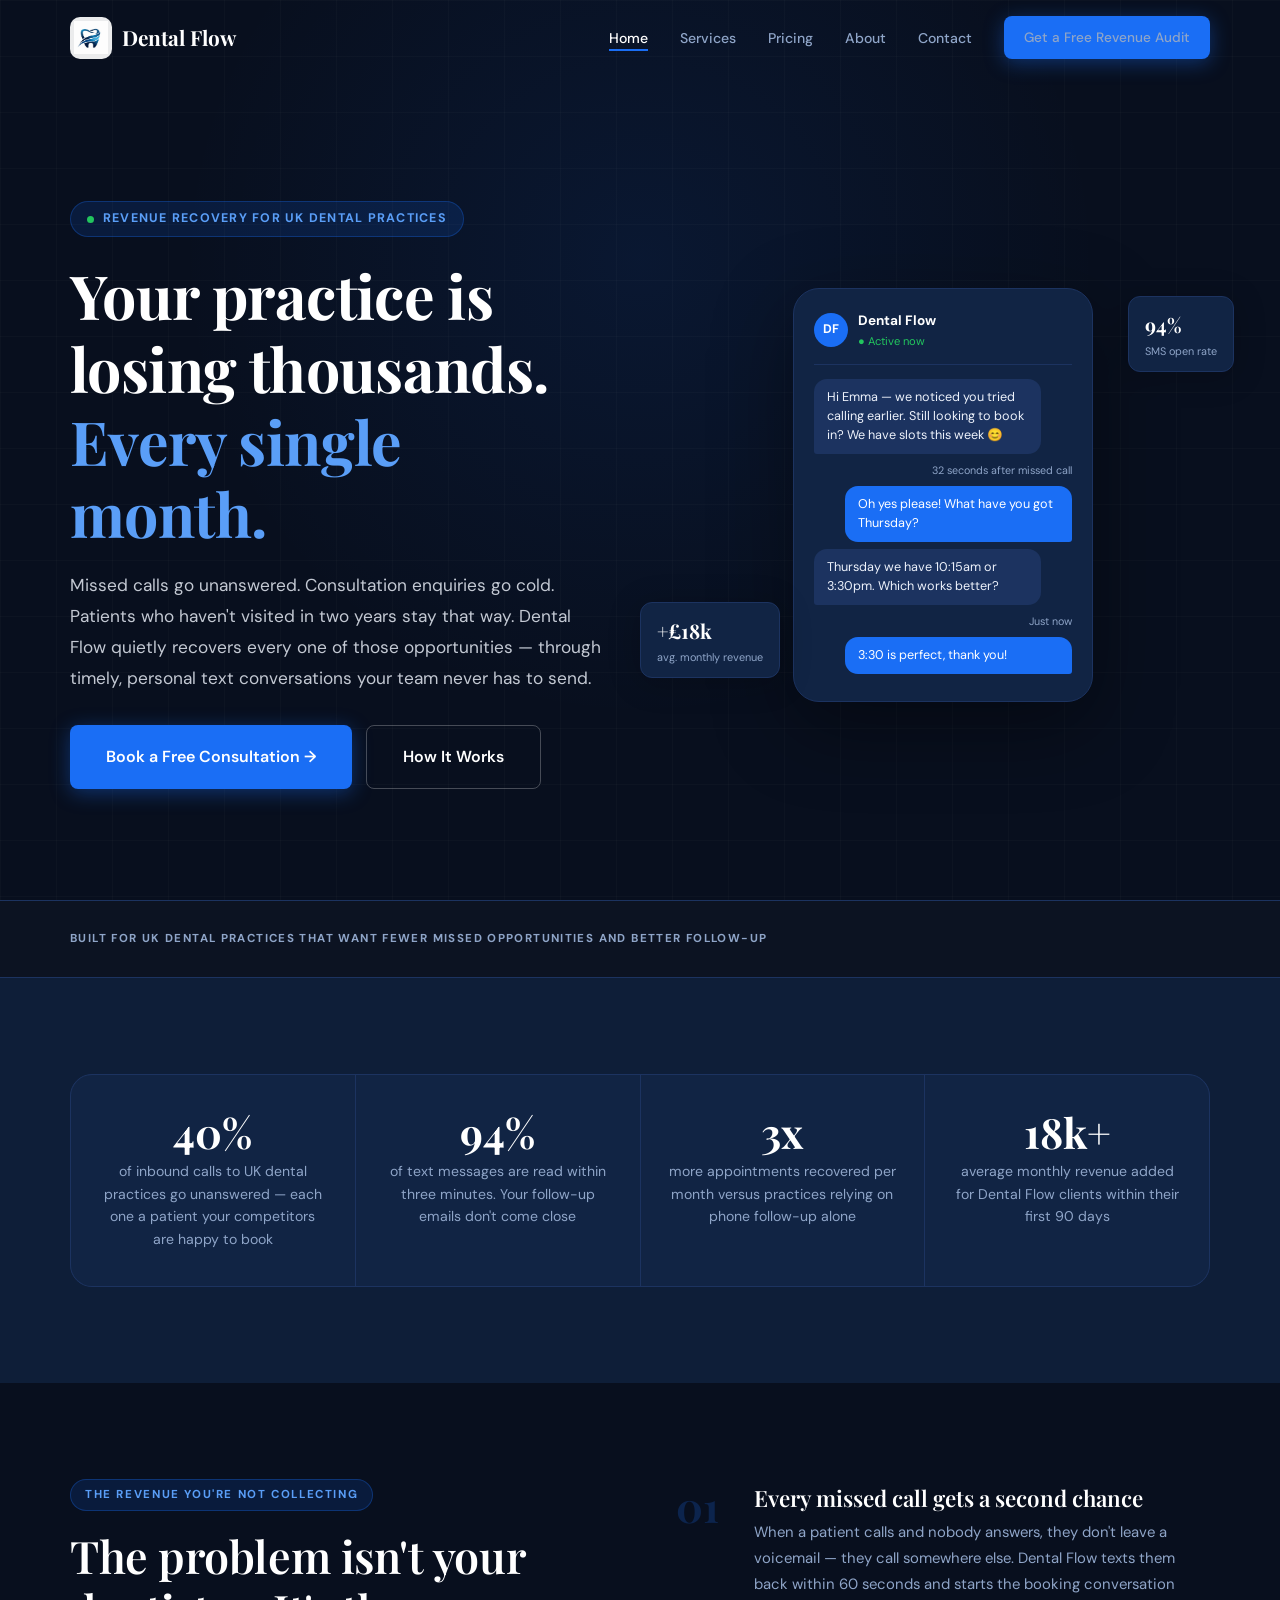
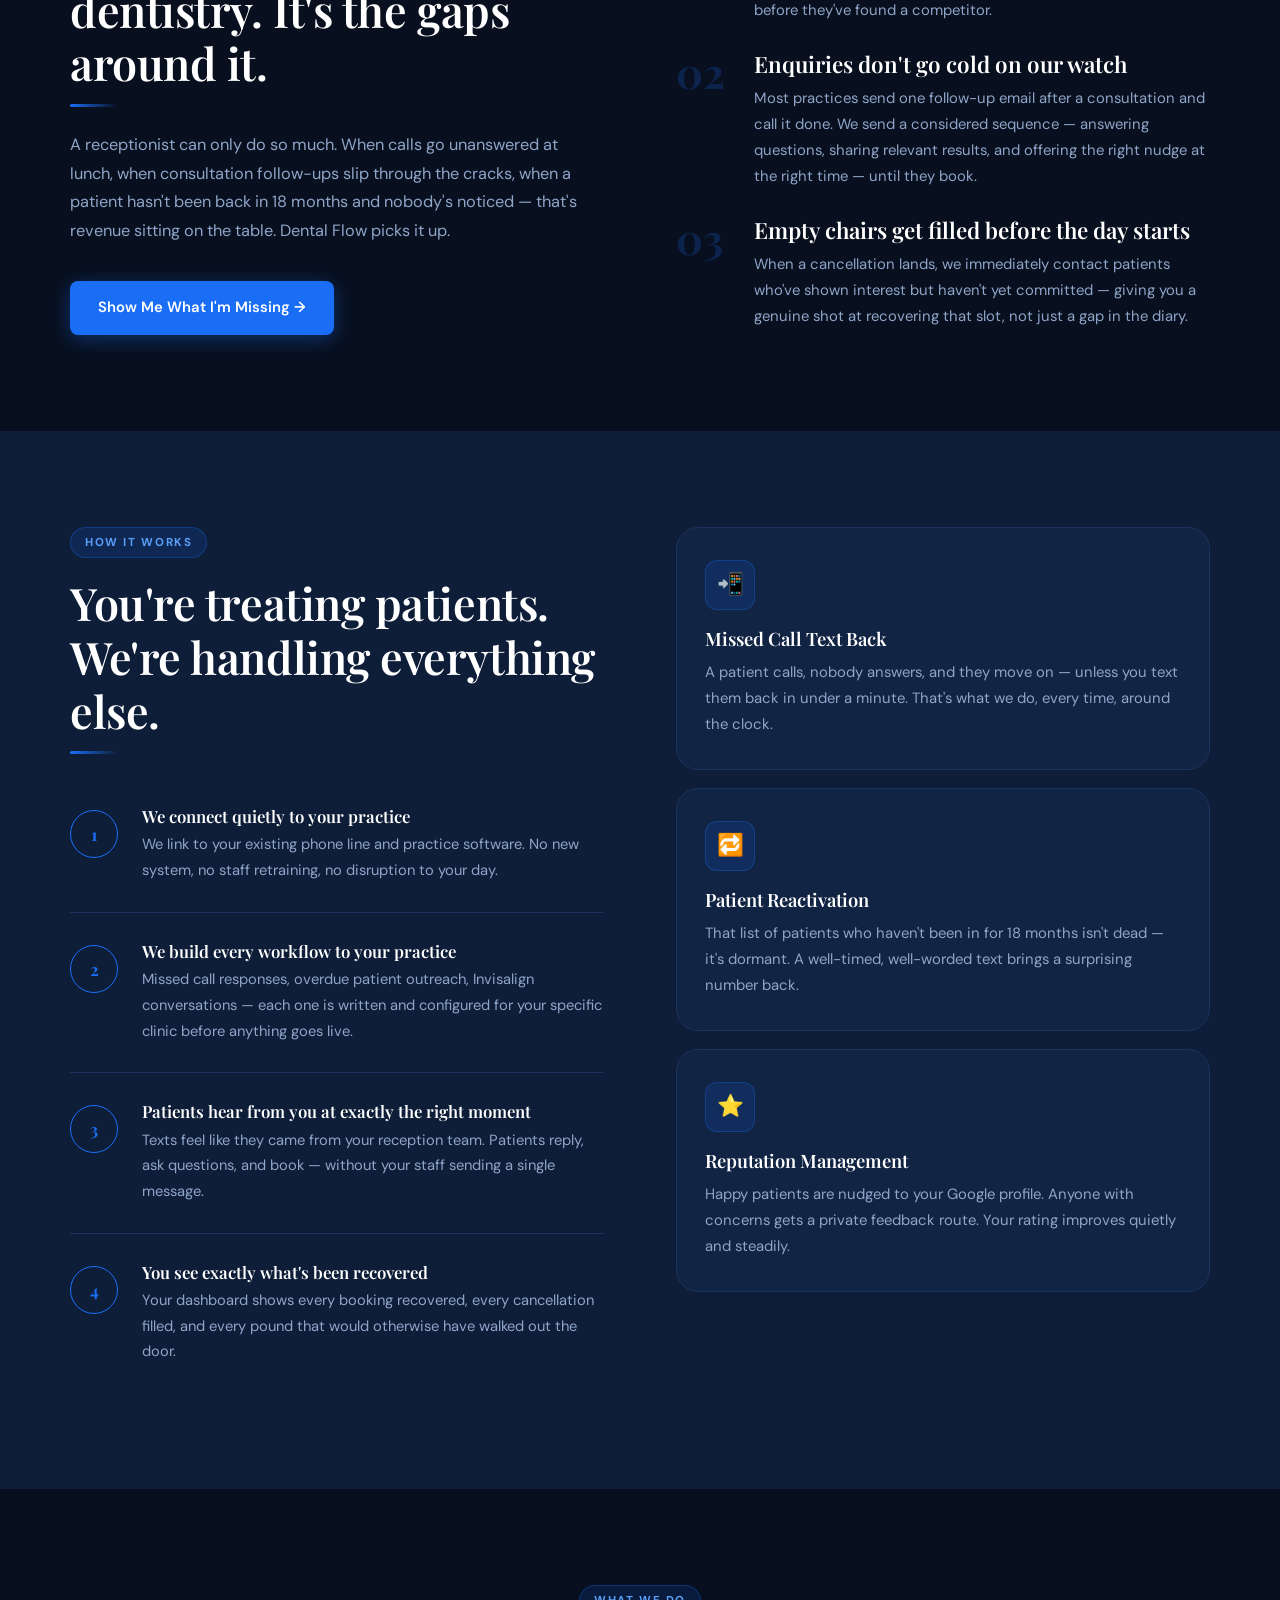
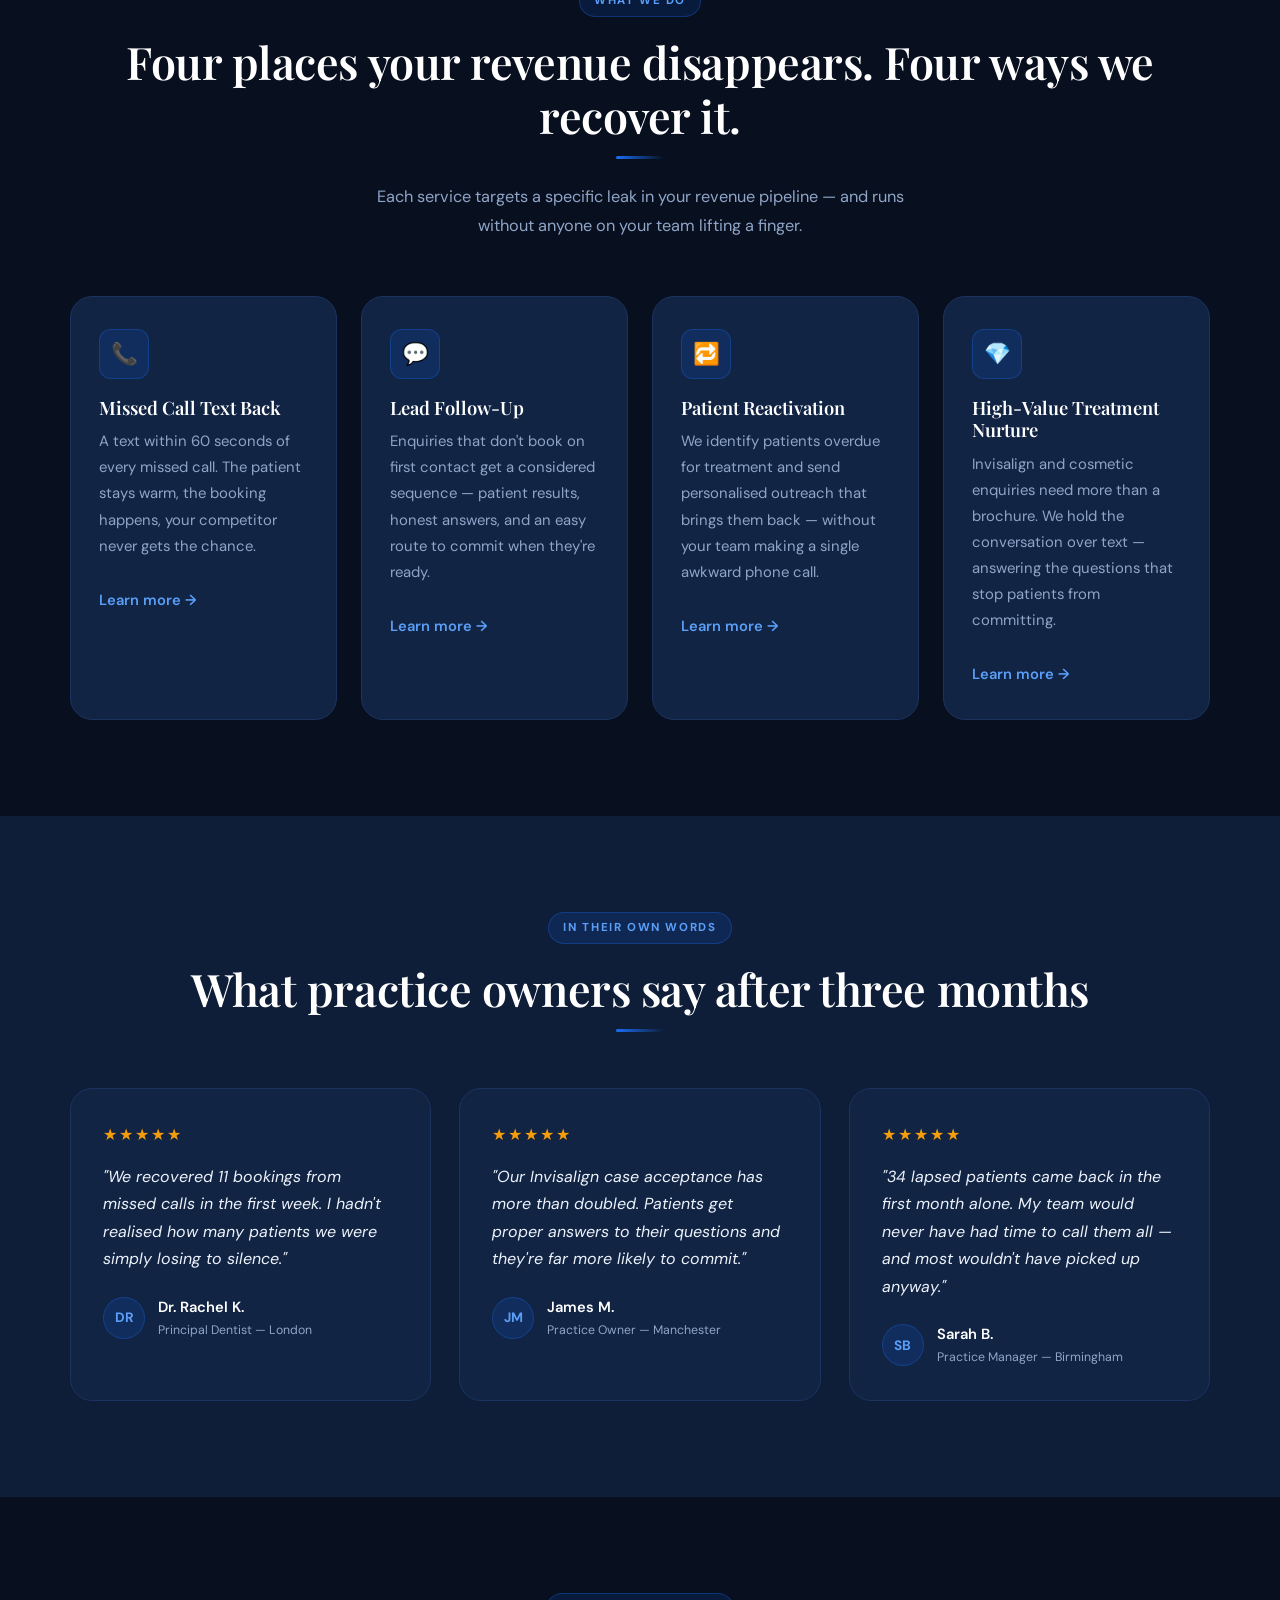
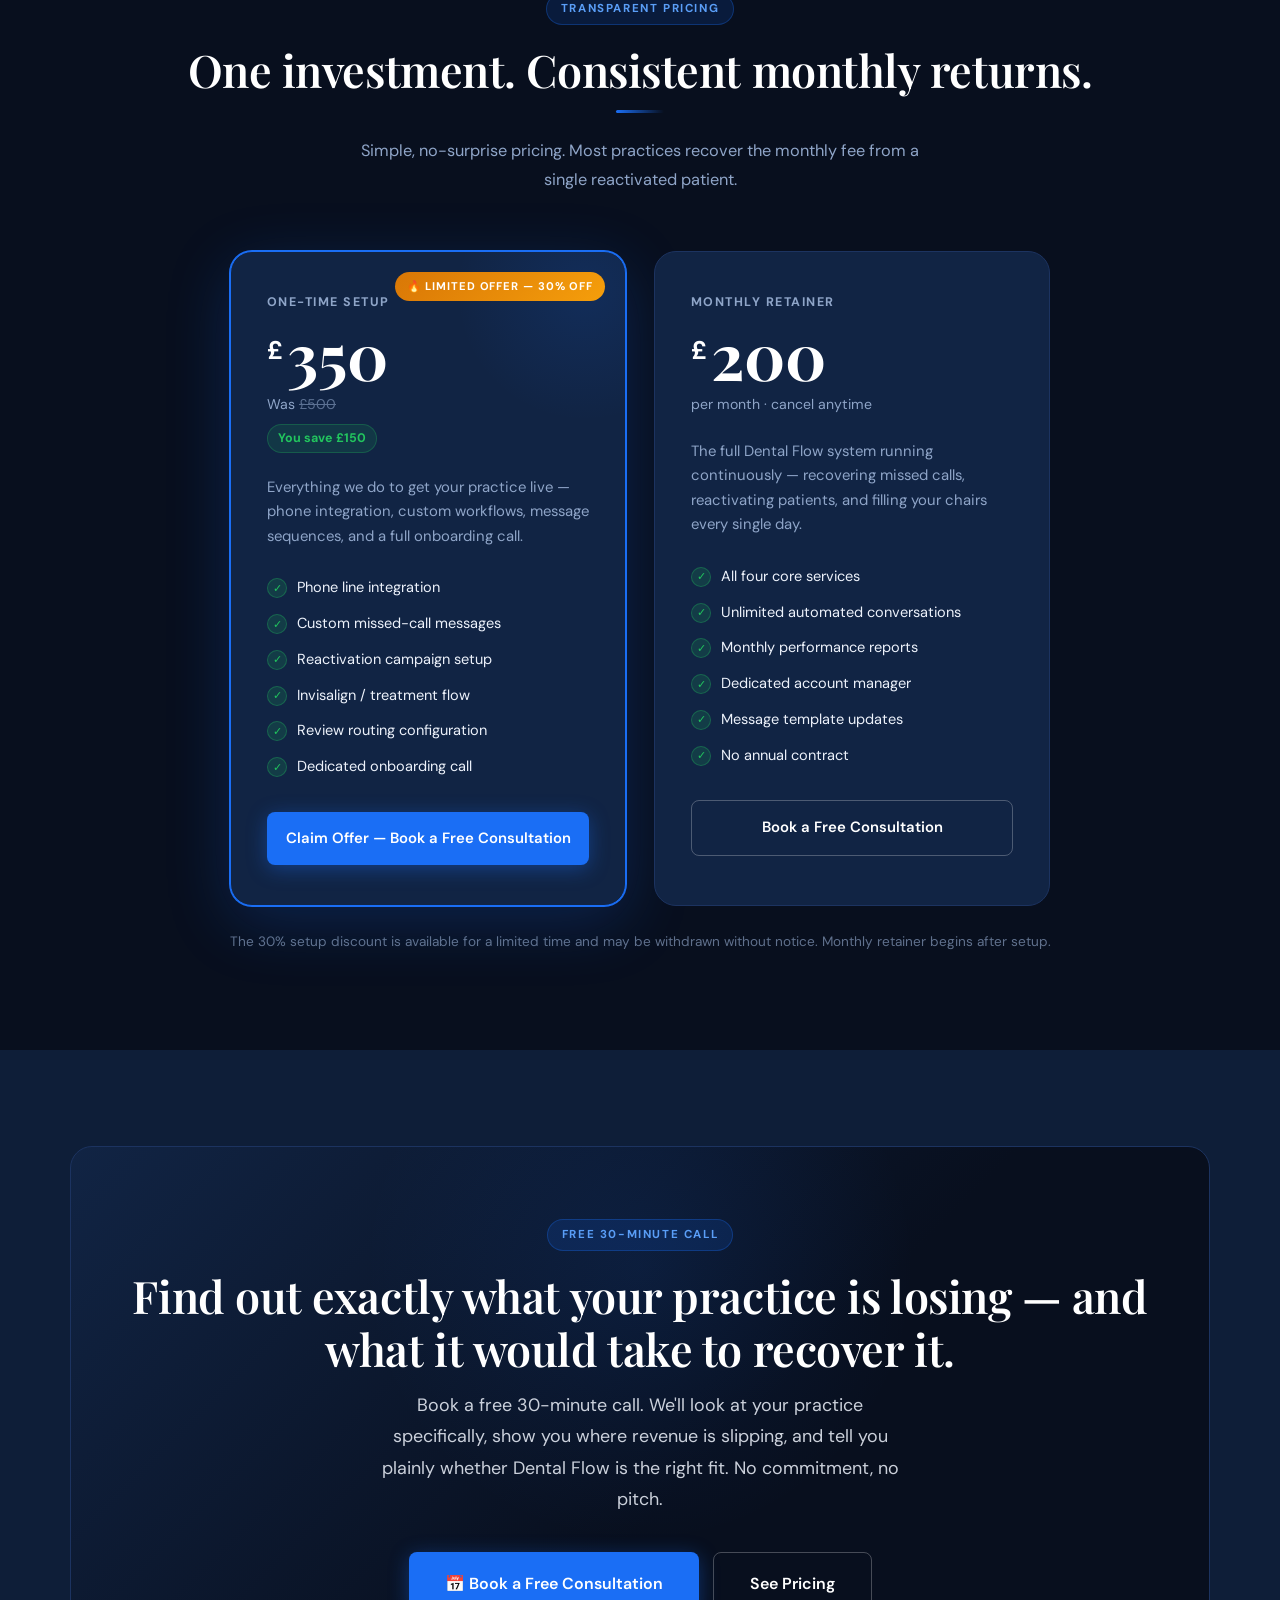
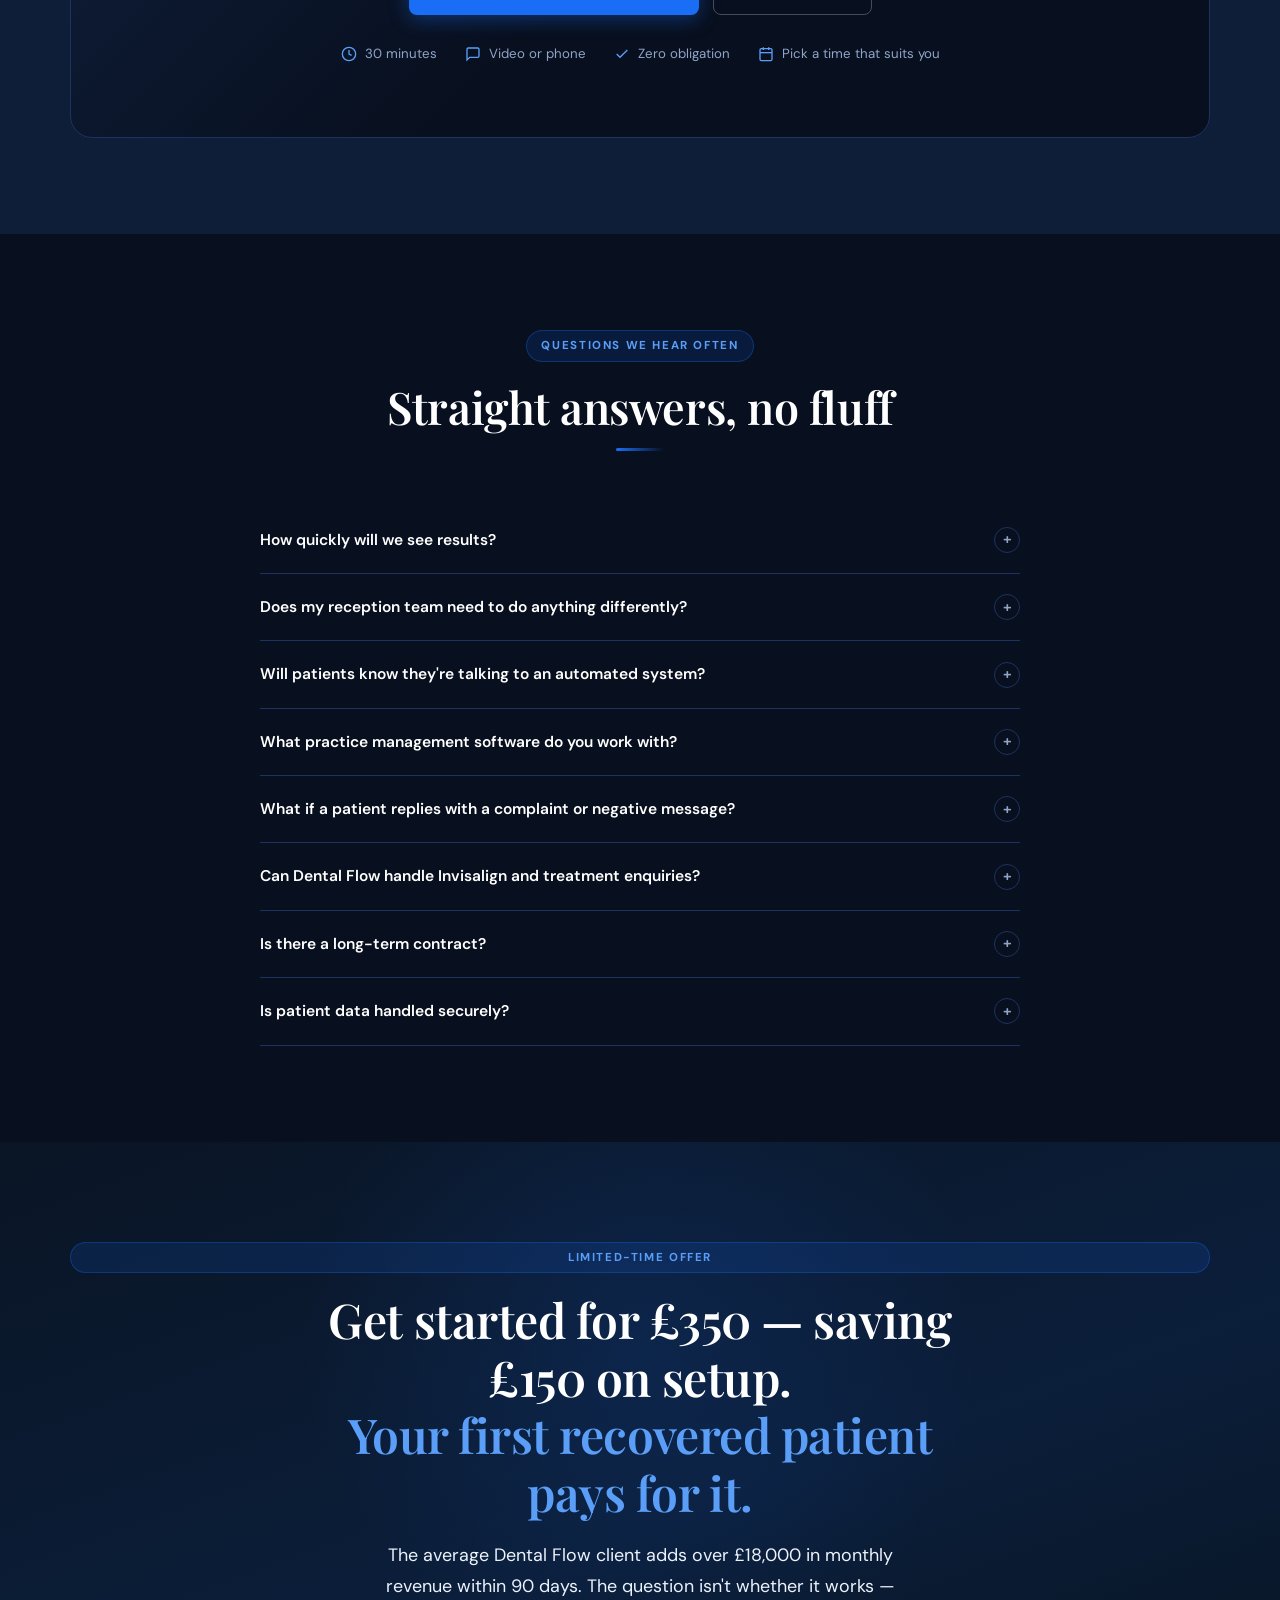
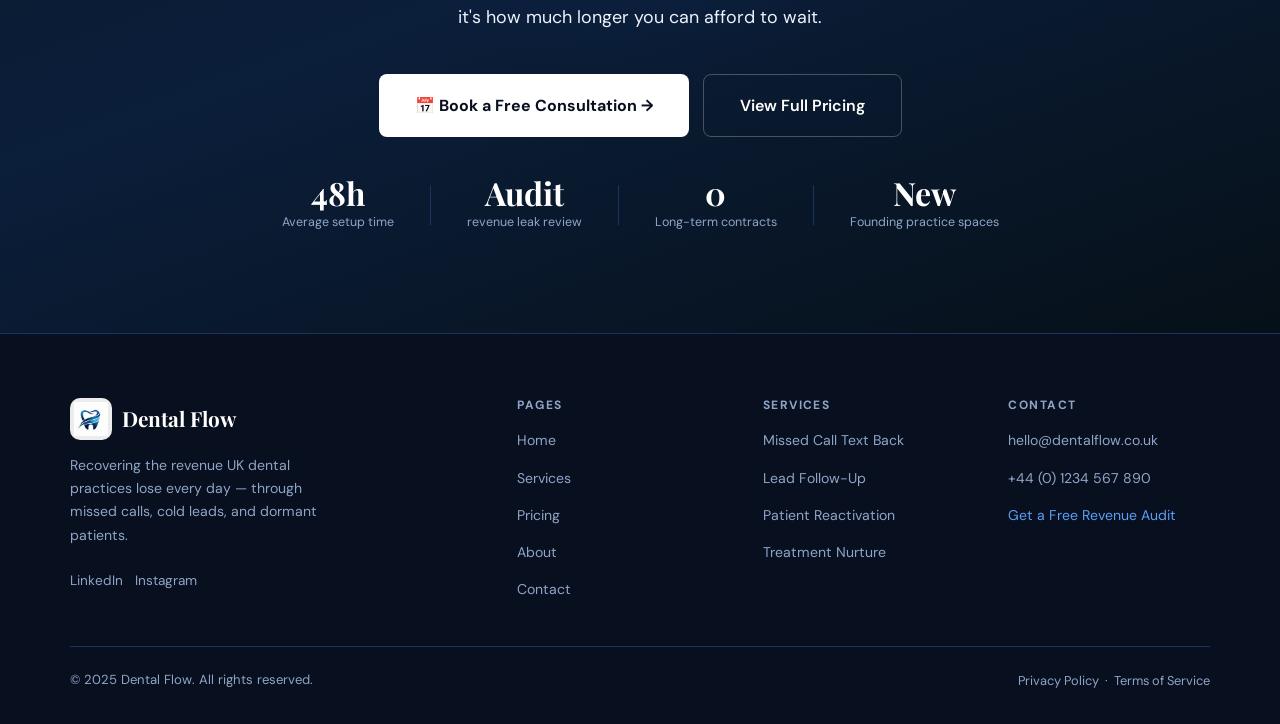
==== index.html @ 935c0817 "Update index.html" ====
<!DOCTYPE html>
<html lang="en">
<head>
  <meta charset="UTF-8" />
  <meta name="viewport" content="width=device-width, initial-scale=1.0, maximum-scale=1.0" />
  <title>Dental Flow — Revenue Recovery for UK Dental Practices</title>
  <meta name="description" content="Dental Flow recovers the revenue your practice silently loses every day — missed calls, cold enquiries, and patients who haven't been back in two years." />
  <link rel="preconnect" href="https://fonts.googleapis.com" />
  <link rel="preconnect" href="https://fonts.gstatic.com" crossorigin />
  <link href="https://fonts.googleapis.com/css2?family=Playfair+Display:wght@500;600;700&family=DM+Sans:ital,opsz,wght@0,9..40,300;0,9..40,400;0,9..40,500;0,9..40,600;1,9..40,400&display=swap" rel="stylesheet" />
  <style>

/* ================================================================
   DENTAL FLOW — Complete Stylesheet
   Colour tokens live in :root — edit once to rebrand everywhere.
================================================================ */

/* ── Tokens ──────────────────────────────────────────────────── */
:root {
  --navy:        #080F1E;
  --navy-mid:    #0E1E38;
  --navy-card:   #112444;
  --navy-border: #1C3360;
  --white:       #FFFFFF;
  --off-white:   #F0F4FB;
  --blue:        #1A6EF5;
  --blue-hover:  #0F5CD8;
  --blue-soft:   #5A9EF7;
  --blue-glow:   rgba(26,110,245,0.14);
  --blue-ring:   rgba(26,110,245,0.30);
  --text-hero:   #EDF2FB;
  --text-body:   #8FA5C8;
  --text-dark:   #1C2B45;
  --gold:        #D4A843;
  --green:       #22C55E;
  --red:         #EF4444;
  --radius-sm:   8px;
  --radius-md:   14px;
  --radius-lg:   22px;
  --shadow-card: 0 4px 32px rgba(0,0,0,0.22);
  --shadow-btn:  0 4px 20px rgba(26,110,245,0.38);
  --t:           0.25s ease;
  --max-w:       1140px;
  /* Logo contrast: white background pill behind blue logo */
  --logo-bg:     rgba(255,255,255,0.92);
}

/* ── Reset ───────────────────────────────────────────────────── */
*,*::before,*::after{box-sizing:border-box;margin:0;padding:0}
html{scroll-behavior:smooth;-webkit-text-size-adjust:100%}
body{font-family:"DM Sans",sans-serif;font-size:16px;line-height:1.7;background:var(--navy);color:var(--text-body);-webkit-font-smoothing:antialiased;overflow-x:hidden}
img{max-width:100%;display:block}
a{color:inherit;text-decoration:none}
ul{list-style:none}
button{font-family:inherit;cursor:pointer}

/* ── Typography ──────────────────────────────────────────────── */
h1,h2,h3,h4{font-family:"Playfair Display",serif;line-height:1.2;color:var(--white)}
h1{font-size:clamp(2.2rem,5.5vw,3.8rem);font-weight:700;letter-spacing:-0.01em}
h2{font-size:clamp(1.7rem,3.8vw,2.8rem);font-weight:600;letter-spacing:-0.01em}
h3{font-size:clamp(1.1rem,2.2vw,1.4rem);font-weight:600}
h4{font-size:1rem;font-weight:600}
p{color:var(--text-body);font-size:1.02rem;line-height:1.75}
.lead{font-size:1.12rem;line-height:1.75;color:var(--text-hero);opacity:0.85}

/* ── Layout helpers ──────────────────────────────────────────── */
.container{width:92%;max-width:var(--max-w);margin:0 auto}
.section{padding:96px 0}
.section--mid{background:var(--navy-mid)}
.grid-2{display:grid;grid-template-columns:1fr 1fr;gap:32px}
.grid-3{display:grid;grid-template-columns:repeat(3,1fr);gap:28px}
.grid-4{display:grid;grid-template-columns:repeat(4,1fr);gap:24px}
.center{text-align:center}
.flex-center{display:flex;align-items:center;justify-content:center}
.gap-sm{gap:12px}
.gap-md{gap:20px}

/* ── Section header block ────────────────────────────────────── */
.sh{margin-bottom:56px}
.sh h2{margin-bottom:14px}
.sh p{max-width:560px}
.sh.center p{margin:0 auto}

/* ── Pill / tag ──────────────────────────────────────────────── */
.tag{
  display:inline-flex;align-items:center;gap:6px;
  font-family:"DM Sans",sans-serif;font-size:0.72rem;font-weight:700;
  letter-spacing:0.14em;text-transform:uppercase;
  color:var(--blue-soft);
  background:var(--blue-glow);
  border:1px solid var(--blue-ring);
  padding:5px 14px;border-radius:50px;margin-bottom:18px
}

/* ── Accent divider ──────────────────────────────────────────── */
.divider{width:48px;height:3px;background:linear-gradient(90deg,var(--blue),transparent);border-radius:3px;margin:14px 0 24px}
.center .divider{margin:14px auto 24px}

/* ── Buttons ─────────────────────────────────────────────────── */
.btn{
  display:inline-flex;align-items:center;justify-content:center;gap:8px;
  padding:14px 28px;border-radius:var(--radius-sm);
  font-family:"DM Sans",sans-serif;font-size:0.93rem;font-weight:600;
  border:none;transition:var(--t);white-space:nowrap;
  -webkit-tap-highlight-color:transparent
}
.btn-primary{background:var(--blue);color:#fff;box-shadow:var(--shadow-btn)}
.btn-primary:hover{background:var(--blue-hover);transform:translateY(-2px);box-shadow:0 6px 28px rgba(26,110,245,0.5)}
.btn-outline{background:transparent;color:var(--white);border:1.5px solid rgba(255,255,255,0.25)}
.btn-outline:hover{border-color:var(--blue-soft);color:var(--blue-soft);transform:translateY(-2px)}
.btn-ghost{background:transparent;color:var(--blue-soft);padding:0;font-size:0.92rem}
.btn-ghost:hover{color:#fff}
.btn-lg{padding:17px 36px;font-size:1rem}
.btn-white{background:#fff;color:var(--navy);font-weight:700}
.btn-white:hover{background:var(--off-white);transform:translateY(-2px)}

/* ── Navigation ──────────────────────────────────────────────── */
nav{
  position:fixed;top:0;left:0;right:0;z-index:1000;
  padding:16px 0;transition:var(--t)
}
nav.scrolled{
  background:rgba(8,15,30,0.96);
  backdrop-filter:blur(16px);-webkit-backdrop-filter:blur(16px);
  padding:10px 0;box-shadow:0 2px 24px rgba(0,0,0,0.35)
}
.nav-inner{display:flex;align-items:center;justify-content:space-between}

/* Logo: white pill housing the blue logo image for contrast */
.logo{
  display:flex;align-items:center;gap:10px;
  font-family:"Playfair Display",serif;font-size:1.3rem;font-weight:700;color:#fff
}
.logo-img-wrap{
  background:var(--logo-bg);
  border-radius:10px;
  width:42px;height:42px;
  display:flex;align-items:center;justify-content:center;
  padding:4px;flex-shrink:0
}
.logo-img-wrap img{width:34px;height:34px;object-fit:contain}

.nav-links{display:flex;align-items:center;gap:32px}
.nav-links a{
  font-size:0.88rem;font-weight:500;color:var(--text-body);
  transition:var(--t);position:relative
}
.nav-links a::after{
  content:"";position:absolute;bottom:-4px;left:0;right:0;
  height:2px;background:var(--blue);
  transform:scaleX(0);transition:var(--t)
}
.nav-links a:hover,.nav-links a.active{color:#fff}
.nav-links a:hover::after,.nav-links a.active::after{transform:scaleX(1)}

.hamburger{
  display:none;flex-direction:column;gap:5px;
  background:none;border:none;padding:4px;cursor:pointer;z-index:1002
}
.hamburger span{
  display:block;width:24px;height:2px;
  background:#fff;border-radius:2px;transition:var(--t)
}
.hamburger.open span:nth-child(1){transform:translateY(7px) rotate(45deg)}
.hamburger.open span:nth-child(2){opacity:0}
.hamburger.open span:nth-child(3){transform:translateY(-7px) rotate(-45deg)}

/* ── Cards ───────────────────────────────────────────────────── */
.card{
  background:var(--navy-card);
  border:1px solid var(--navy-border);
  border-radius:var(--radius-lg);
  padding:32px 28px;
  transition:var(--t)
}
.card:hover{
  border-color:var(--blue-ring);
  box-shadow:0 8px 48px rgba(26,110,245,0.13);
  transform:translateY(-4px)
}
.card-icon{
  width:50px;height:50px;border-radius:12px;
  background:var(--blue-glow);border:1px solid var(--blue-ring);
  display:flex;align-items:center;justify-content:center;
  font-size:1.35rem;margin-bottom:18px
}
.card h3{margin-bottom:9px;font-size:1.15rem}
.card p{font-size:0.93rem}

/* ── Animations ──────────────────────────────────────────────── */
@keyframes fadeUp{from{opacity:0;transform:translateY(28px)}to{opacity:1;transform:translateY(0)}}
@keyframes fadeIn{from{opacity:0}to{opacity:1}}
@keyframes floatY{0%,100%{transform:translateY(0)}50%{transform:translateY(-12px)}}
@keyframes pulse-dot{0%,100%{transform:scale(1);opacity:1}50%{transform:scale(1.35);opacity:.6}}
.animate-up{animation:fadeUp .7s ease forwards}
.animate-in{animation:fadeIn .65s ease forwards}
[data-animate]{opacity:0;transform:translateY(22px);transition:opacity .6s ease,transform .6s ease}
[data-animate].visible{opacity:1;transform:none}

/* ── Forms ───────────────────────────────────────────────────── */
.form-group{display:flex;flex-direction:column;gap:5px}
.form-group label{font-size:0.82rem;font-weight:600;color:var(--text-body);letter-spacing:.05em;text-transform:uppercase}
.form-group input,.form-group textarea,.form-group select{
  background:var(--navy-mid);border:1px solid var(--navy-border);
  border-radius:var(--radius-sm);padding:13px 15px;
  color:#fff;font-family:"DM Sans",sans-serif;font-size:.94rem;
  transition:var(--t);outline:none;width:100%;
  -webkit-appearance:none
}
.form-group input:focus,.form-group textarea:focus,.form-group select:focus{
  border-color:var(--blue);box-shadow:0 0 0 3px var(--blue-glow)
}
.form-group textarea{resize:vertical;min-height:110px}
.form-group select option{background:var(--navy-card)}
.form-row{display:grid;grid-template-columns:1fr 1fr;gap:18px}

/* ── Footer ──────────────────────────────────────────────────── */
footer{background:var(--navy);border-top:1px solid var(--navy-border);padding:64px 0 32px}
.footer-grid{display:grid;grid-template-columns:2fr 1fr 1fr 1fr;gap:44px;margin-bottom:44px}
.footer-brand p{font-size:0.88rem;margin:14px 0 22px;max-width:250px;line-height:1.65}
.footer-col h4{font-family:"DM Sans",sans-serif;font-size:0.75rem;font-weight:700;letter-spacing:.12em;text-transform:uppercase;color:var(--text-body);margin-bottom:14px}
.footer-col ul{display:flex;flex-direction:column;gap:10px}
.footer-col ul li a{font-size:0.88rem;color:var(--text-body);transition:var(--t)}
.footer-col ul li a:hover{color:var(--blue-soft)}
.footer-bottom{padding-top:22px;border-top:1px solid var(--navy-border);display:flex;align-items:center;justify-content:space-between;flex-wrap:wrap;gap:10px}
.footer-bottom p{font-size:0.82rem}

/* ══════════════════════════════════════════════════
   HERO
══════════════════════════════════════════════════ */
.hero{
  min-height:100vh;display:flex;align-items:center;
  position:relative;overflow:hidden;padding-top:90px;
  background:var(--navy)
}
.hero::before{
  content:"";position:absolute;top:-240px;left:50%;transform:translateX(-50%);
  width:1000px;height:1000px;
  background:radial-gradient(circle,rgba(26,110,245,.09) 0%,transparent 65%);
  pointer-events:none
}
.hero::after{
  content:"";position:absolute;inset:0;
  background-image:linear-gradient(rgba(255,255,255,.018) 1px,transparent 1px),
    linear-gradient(90deg,rgba(255,255,255,.018) 1px,transparent 1px);
  background-size:56px 56px;pointer-events:none
}
.hero-inner{
  display:grid;grid-template-columns:1fr 1fr;gap:72px;
  align-items:center;width:92%;max-width:var(--max-w);
  margin:0 auto;position:relative;z-index:1
}
.hero-badge{
  display:inline-flex;align-items:center;gap:9px;
  font-size:0.78rem;font-weight:700;letter-spacing:.1em;text-transform:uppercase;
  color:var(--blue-soft);background:var(--blue-glow);
  border:1px solid var(--blue-ring);padding:6px 16px;
  border-radius:50px;margin-bottom:22px
}
.hero-badge::before{
  content:"";width:7px;height:7px;background:var(--green);
  border-radius:50%;animation:pulse-dot 2s infinite
}
.hero h1{margin-bottom:20px}
.hero h1 span{color:var(--blue-soft)}
.hero-sub{font-size:1.08rem;line-height:1.78;margin-bottom:32px;color:var(--text-hero);opacity:.82}
.hero-cta{display:flex;gap:14px;flex-wrap:wrap}

/* Phone mockup */
.hero-visual{position:relative;animation:floatY 6s ease-in-out infinite}
.phone-wrap{position:relative}
.phone-mockup{
  background:var(--navy-card);border:1px solid var(--navy-border);
  border-radius:26px;padding:20px;
  box-shadow:0 24px 80px rgba(0,0,0,.4);max-width:300px;margin:0 auto
}
.phone-header{
  display:flex;align-items:center;gap:10px;
  padding-bottom:13px;border-bottom:1px solid var(--navy-border);margin-bottom:14px
}
.phone-avatar{
  width:34px;height:34px;background:var(--blue);border-radius:50%;
  display:flex;align-items:center;justify-content:center;
  font-size:.78rem;font-weight:700;color:#fff;flex-shrink:0
}
.phone-name{font-weight:700;font-size:.85rem;color:#fff}
.phone-status{font-size:.7rem;color:var(--green)}
.sms-bubble{
  padding:9px 13px;border-radius:13px;font-size:.79rem;
  line-height:1.5;margin-bottom:7px;max-width:88%
}
.sms-in{background:var(--navy-border);color:var(--text-hero);border-bottom-left-radius:3px}
.sms-out{background:var(--blue);color:#fff;margin-left:auto;border-bottom-right-radius:3px}
.sms-time{font-size:.67rem;color:var(--text-body);margin-bottom:7px;text-align:right}

.stat-badge{
  position:absolute;background:var(--navy-card);
  border:1px solid var(--navy-border);border-radius:12px;
  padding:11px 16px;display:flex;align-items:center;gap:8px;
  box-shadow:var(--shadow-card)
}
.stat-badge .num{font-family:"Playfair Display",serif;font-size:1.25rem;font-weight:700;color:#fff}
.stat-badge .lbl{font-size:.68rem;color:var(--text-body)}
.badge-a{top:8px;right:-24px}
.badge-b{bottom:24px;left:-36px}

/* ── Trust bar ───────────────────────────────────────────────── */
.trust-bar{padding:28px 0;border-top:1px solid var(--navy-border);border-bottom:1px solid var(--navy-border);background:rgba(255,255,255,.015)}
.trust-bar-inner{display:flex;align-items:center;gap:40px;overflow-x:auto;scrollbar-width:none;-webkit-overflow-scrolling:touch}
.trust-bar-inner::-webkit-scrollbar{display:none}
.trust-label{font-size:.72rem;font-weight:700;letter-spacing:.12em;text-transform:uppercase;color:var(--text-body);white-space:nowrap;flex-shrink:0}
.logo-placeholder{height:26px;min-width:90px;background:var(--navy-border);border-radius:5px;opacity:.45;flex-shrink:0;display:flex;align-items:center;justify-content:center;font-size:.72rem;color:var(--text-body)}

/* ── Stats ───────────────────────────────────────────────────── */
.stats-row{display:grid;grid-template-columns:repeat(4,1fr);gap:1px;background:var(--navy-border);border:1px solid var(--navy-border);border-radius:var(--radius-lg);overflow:hidden}
.stat-cell{background:var(--navy-card);padding:36px 28px;text-align:center}
.stat-cell .big{font-family:"Playfair Display",serif;font-size:2.6rem;font-weight:700;color:#fff;display:block;line-height:1;margin-bottom:8px}
.stat-cell p{font-size:.88rem;line-height:1.6}

/* ── Benefits ────────────────────────────────────────────────── */
.benefit-item{display:flex;gap:18px;align-items:flex-start}
.benefit-num{font-family:"Playfair Display",serif;font-size:2.6rem;font-weight:700;color:var(--blue);line-height:1;min-width:60px;opacity:.22}
.benefit-text h3{margin-bottom:7px}
.benefit-text p{font-size:.93rem}

/* ── Steps ───────────────────────────────────────────────────── */
.steps{display:flex;flex-direction:column}
.step{display:grid;grid-template-columns:52px 1fr;gap:20px;padding:28px 0;border-bottom:1px solid var(--navy-border)}
.step:last-child{border-bottom:none}
.step-num{width:48px;height:48px;border:1.5px solid var(--blue);border-radius:50%;display:flex;align-items:center;justify-content:center;font-family:"Playfair Display",serif;font-size:1.05rem;font-weight:700;color:var(--blue);flex-shrink:0;margin-top:4px}
.step h3{margin-bottom:6px;font-size:1.05rem}
.step p{font-size:.92rem}

/* ── Testimonials ────────────────────────────────────────────── */
.testimonial-card{background:var(--navy-card);border:1px solid var(--navy-border);border-radius:var(--radius-lg);padding:32px}
.stars{color:#F59E0B;font-size:1rem;margin-bottom:14px;letter-spacing:2px}
.testimonial-card blockquote{font-size:1rem;line-height:1.72;color:var(--text-hero);margin-bottom:22px;font-style:italic}
.testimonial-author{display:flex;align-items:center;gap:13px}
.author-avatar{width:42px;height:42px;border-radius:50%;background:var(--blue-glow);border:1px solid var(--blue-ring);display:flex;align-items:center;justify-content:center;font-weight:700;color:var(--blue-soft);flex-shrink:0;font-size:.85rem}
.author-name{font-weight:600;font-size:.92rem;color:#fff}
.author-role{font-size:.77rem;color:var(--text-body)}

/* ── FAQ ─────────────────────────────────────────────────────── */
.faq-list{display:flex;flex-direction:column;max-width:760px;margin:0 auto}
.faq-item{border-bottom:1px solid var(--navy-border)}
.faq-question{
  display:flex;justify-content:space-between;align-items:center;
  padding:20px 0;cursor:pointer;color:#fff;font-weight:600;
  font-size:.97rem;gap:16px;transition:color var(--t)
}
.faq-question:hover{color:var(--blue-soft)}
.faq-icon{
  width:26px;height:26px;border:1.5px solid var(--navy-border);
  border-radius:50%;display:flex;align-items:center;justify-content:center;
  flex-shrink:0;transition:var(--t);color:var(--text-body);font-size:.95rem;line-height:1
}
.faq-item.open .faq-icon{background:var(--blue);border-color:var(--blue);color:#fff;transform:rotate(45deg)}
.faq-answer{max-height:0;overflow:hidden;transition:max-height .38s ease}
.faq-answer p{padding-bottom:18px;font-size:.92rem;line-height:1.72}
.faq-item.open .faq-answer{max-height:320px}

/* ── Pricing section ─────────────────────────────────────────── */
.pricing-grid{display:grid;grid-template-columns:1fr 1fr;gap:28px;max-width:820px;margin:0 auto}
.pricing-card{
  background:var(--navy-card);border:1px solid var(--navy-border);
  border-radius:var(--radius-lg);padding:40px 36px;
  position:relative;overflow:hidden;transition:var(--t)
}
.pricing-card.featured{
  border-color:var(--blue);
  box-shadow:0 0 0 1px var(--blue),0 16px 64px rgba(26,110,245,.22)
}
.pricing-card.featured::before{
  content:"";position:absolute;top:-100px;right:-100px;
  width:280px;height:280px;
  background:radial-gradient(circle,rgba(26,110,245,.12) 0%,transparent 65%);
  pointer-events:none
}
.offer-badge{
  position:absolute;top:20px;right:20px;
  background:linear-gradient(135deg,#D97706,#F59E0B);
  color:#fff;font-size:.7rem;font-weight:700;
  letter-spacing:.08em;text-transform:uppercase;
  padding:5px 12px;border-radius:50px
}
.price-label{font-size:.78rem;font-weight:700;letter-spacing:.12em;text-transform:uppercase;color:var(--text-body);margin-bottom:10px}
.price-amount{
  display:flex;align-items:flex-start;gap:4px;
  margin-bottom:6px
}
.price-amount .currency{font-size:1.6rem;font-weight:700;color:#fff;margin-top:6px}
.price-amount .num{font-family:"Playfair Display",serif;font-size:4rem;font-weight:700;color:#fff;line-height:1}
.price-was{
  font-size:.88rem;color:var(--text-body);margin-bottom:6px
}
.price-was s{color:var(--text-body);opacity:.6}
.price-saving{
  display:inline-block;font-size:.78rem;font-weight:700;
  color:var(--green);background:rgba(34,197,94,.12);
  border:1px solid rgba(34,197,94,.25);padding:3px 10px;
  border-radius:50px;margin-bottom:22px
}
.price-desc{font-size:.93rem;margin-bottom:28px;line-height:1.65}
.price-features{display:flex;flex-direction:column;gap:11px;margin-bottom:32px}
.pf-item{display:flex;align-items:flex-start;gap:10px;font-size:.91rem;color:var(--text-hero)}
.pf-check{
  width:20px;height:20px;border-radius:50%;flex-shrink:0;margin-top:2px;
  display:flex;align-items:center;justify-content:center;font-size:.7rem
}
.pf-check.green{background:rgba(34,197,94,.15);border:1px solid rgba(34,197,94,.3);color:var(--green)}

/* ── Booking / Consultation section ─────────────────────────── */
.booking-section{
  background:linear-gradient(135deg,var(--navy-card) 0%,var(--navy) 55%);
  border:1px solid var(--navy-border);border-radius:var(--radius-lg);
  padding:72px 56px;text-align:center;position:relative;overflow:hidden
}
.booking-section::before{
  content:"";position:absolute;top:-180px;left:50%;transform:translateX(-50%);
  width:600px;height:600px;
  background:radial-gradient(circle,rgba(26,110,245,.1) 0%,transparent 65%);
  pointer-events:none
}
.booking-section h2{position:relative;margin-bottom:14px}
.booking-section .lead{max-width:520px;margin:0 auto 36px;position:relative}
.booking-cta-row{display:flex;gap:14px;justify-content:center;flex-wrap:wrap;position:relative}
.booking-meta{
  display:flex;align-items:center;justify-content:center;
  gap:28px;margin-top:28px;flex-wrap:wrap
}
.booking-meta-item{
  display:flex;align-items:center;gap:8px;
  font-size:.83rem;color:var(--text-body)
}
.booking-meta-item svg{flex-shrink:0;color:var(--blue-soft)}

/* ── High-converting final CTA ───────────────────────────────── */
.final-cta-section{
  background:linear-gradient(160deg,#0A1525 0%,#0B1E3A 50%,#061018 100%);
  padding:100px 0;text-align:center;position:relative;overflow:hidden
}
.final-cta-section::before{
  content:"";position:absolute;top:-200px;left:50%;transform:translateX(-50%);
  width:800px;height:800px;
  background:radial-gradient(circle,rgba(26,110,245,.12) 0%,transparent 60%);
  pointer-events:none
}
.final-cta-section .container{position:relative}
.final-cta-section h2{
  font-size:clamp(1.9rem,4vw,3rem);margin-bottom:18px;
  max-width:680px;margin-left:auto;margin-right:auto
}
.final-cta-section .lead{max-width:520px;margin:0 auto 40px}
.final-cta-proof{
  display:flex;align-items:center;justify-content:center;
  gap:36px;margin-top:40px;flex-wrap:wrap
}
.fcp-item{text-align:center}
.fcp-num{font-family:"Playfair Display",serif;font-size:2rem;font-weight:700;color:#fff;line-height:1}
.fcp-lbl{font-size:.78rem;color:var(--text-body);margin-top:3px}
.fcp-divider{width:1px;height:40px;background:var(--navy-border)}

/* ════════════════════════════════════════
   RESPONSIVE — Tablet ≤ 1024px
════════════════════════════════════════ */
@media(max-width:1024px){
  .grid-4{grid-template-columns:repeat(2,1fr)}
  .footer-grid{grid-template-columns:1fr 1fr;gap:32px}
  .stats-row{grid-template-columns:repeat(2,1fr)}
  .pricing-grid{gap:20px}
}

/* ════════════════════════════════════════
   RESPONSIVE — Mobile ≤ 768px
════════════════════════════════════════ */
@media(max-width:768px){
  .section{padding:68px 0}
  .grid-2,.grid-3,.grid-4{grid-template-columns:1fr}
  .form-row{grid-template-columns:1fr}

  /* Mobile nav overlay */
  .nav-links{
    display:none;position:fixed;top:0;left:0;right:0;bottom:0;
    background:var(--navy);flex-direction:column;justify-content:center;
    align-items:center;gap:32px;z-index:1001
  }
  .nav-links.open{display:flex}
  .nav-links a{font-size:1.25rem}
  .hamburger{display:flex}

  .footer-grid{grid-template-columns:1fr;gap:28px}
  .footer-bottom{flex-direction:column;text-align:center}
  .pricing-grid{grid-template-columns:1fr}
  .booking-section{padding:48px 24px}
  .final-cta-section{padding:72px 0}
  .fcp-divider{display:none}
}

/* ════════════════════════════════════════
   RESPONSIVE — iPhone ≤ 480px
════════════════════════════════════════ */
@media(max-width:480px){
  body{font-size:15px}
  .container{width:94%}

  /* Hero */
  .hero{padding-top:80px;min-height:auto;padding-bottom:56px}
  .hero-inner{grid-template-columns:1fr;gap:0}
  .hero-visual{display:none} /* phone mockup hidden on very small screens */
  h1{font-size:2rem;line-height:1.22}
  .hero-sub{font-size:1rem}
  .hero-cta{flex-direction:column}
  .hero-cta .btn{width:100%;justify-content:center}

  /* Stats: 2-col on small mobile */
  .stats-row{grid-template-columns:1fr 1fr;gap:1px}
  .stat-cell{padding:24px 14px}
  .stat-cell .big{font-size:2rem}
  .stat-cell p{font-size:.78rem}

  /* Cards compact */
  .card{padding:24px 20px}

  /* Step grid */
  .step{grid-template-columns:40px 1fr;gap:14px;padding:22px 0}
  .step-num{width:40px;height:40px;font-size:.9rem}

  /* FAQ text */
  .faq-question{font-size:.9rem;padding:17px 0}

  /* Testimonials */
  .testimonial-card{padding:24px 20px}

  /* Pricing */
  .pricing-card{padding:28px 22px}
  .price-amount .num{font-size:3rem}
  .offer-badge{font-size:.62rem;padding:4px 9px}

  /* Booking */
  .booking-section{padding:40px 18px}
  .booking-meta{gap:16px}

  /* Final CTA */
  .final-cta-section{padding:56px 0}
  .final-cta-section h2{font-size:1.7rem}

  /* Footer */
  .footer-grid{gap:24px}
  .sh{margin-bottom:40px}

  /* Btn full-width in small contexts */
  .mobile-full{width:100%;justify-content:center}
}

  </style>
</head>
<body>

<!-- ================================================================
     NAVIGATION
================================================================ -->
<nav id="navbar">
  <div class="container nav-inner">

    <!-- Logo: white pill housing the blue tooth logo for contrast -->
    <a href="index.html" class="logo">
      <div class="logo-img-wrap">
        <img src="[data-uri]" alt="Dental Flow logo" />
      </div>
      Dental Flow
    </a>

    <ul class="nav-links" id="nav-links">
      <li><a href="index.html" class="active">Home</a></li>
      <li><a href="services.html">Services</a></li>
      <li><a href="pricing.html">Pricing</a></li>
      <li><a href="about.html">About</a></li>
      <li><a href="contact.html">Contact</a></li>
      <li>
        <a href="https://calendly.com/ayaankhanmu/30min" target="_blank" rel="noopener"
           class="btn btn-primary" style="padding:10px 20px;font-size:.85rem;">
          Get a Free Revenue Audit
        </a>
      </li>
    </ul>

    <button class="hamburger" id="hamburger" aria-label="Toggle menu">
      <span></span><span></span><span></span>
    </button>
  </div>
</nav>

<!-- ================================================================
     HERO
================================================================ -->
<section class="hero">
  <div class="hero-inner">

    <!-- Left: copy -->
    <div class="hero-content animate-up">
      <div class="hero-badge">Revenue Recovery for UK Dental Practices</div>
      <h1>Your practice is losing thousands.<br/><span>Every single month.</span></h1>
      <p class="hero-sub">
        Missed calls go unanswered. Consultation enquiries go cold. Patients who haven't visited in two years stay that way. Dental Flow quietly recovers every one of those opportunities — through timely, personal text conversations your team never has to send.
      </p>
      <div class="hero-cta">
        <a href="https://calendly.com/ayaankhanmu/30min" target="_blank" rel="noopener"
           class="btn btn-primary btn-lg">
          Book a Free Consultation →
        </a>
        <a href="services.html" class="btn btn-outline btn-lg">How It Works</a>
      </div>
    </div>

    <!-- Right: phone mockup -->
    <div class="hero-visual animate-in" style="animation-delay:.3s">
      <div class="phone-wrap">

        <div class="stat-badge badge-a" data-animate data-delay="2">
          <div>
            <div class="num">94%</div>
            <div class="lbl">SMS open rate</div>
          </div>
        </div>
        <div class="stat-badge badge-b" data-animate data-delay="3">
          <div>
            <div class="num">+£18k</div>
            <div class="lbl">avg. monthly revenue</div>
          </div>
        </div>

        <div class="phone-mockup">
          <div class="phone-header">
            <div class="phone-avatar">DF</div>
            <div>
              <div class="phone-name">Dental Flow</div>
              <div class="phone-status">● Active now</div>
            </div>
          </div>
          <div class="sms-bubble sms-in">Hi Emma — we noticed you tried calling earlier. Still looking to book in? We have slots this week 😊</div>
          <div class="sms-time">32 seconds after missed call</div>
          <div class="sms-bubble sms-out">Oh yes please! What have you got Thursday?</div>
          <div class="sms-bubble sms-in">Thursday we have 10:15am or 3:30pm. Which works better?</div>
          <div class="sms-time">Just now</div>
          <div class="sms-bubble sms-out">3:30 is perfect, thank you!</div>
        </div>

      </div>
    </div>

  </div>
</section>

<!-- ================================================================
     TRUST BAR
================================================================ -->
<div class="trust-bar">
  <div class="container">
    <div class="trust-bar-inner">
      <span class="trust-label">Built for UK dental practices that want fewer missed opportunities and better follow-up</span>
    </div>
  </div>
</div>

<!-- ================================================================
     STATS
================================================================ -->
<section class="section section--mid">
  <div class="container">
    <div class="stats-row" data-animate>
      <div class="stat-cell">
        <span class="big counter" data-target="40" data-suffix="%">0%</span>
        <p>of inbound calls to UK dental practices go unanswered — each one a patient your competitors are happy to book</p>
      </div>
      <div class="stat-cell">
        <span class="big counter" data-target="94" data-suffix="%">0%</span>
        <p>of text messages are read within three minutes. Your follow-up emails don't come close</p>
      </div>
      <div class="stat-cell">
        <span class="big counter" data-target="3" data-suffix="x">0x</span>
        <p>more appointments recovered per month versus practices relying on phone follow-up alone</p>
      </div>
      <div class="stat-cell">
        <span class="big counter" data-target="18" data-suffix="k+">0</span>
        <p>average monthly revenue added for Dental Flow clients within their first 90 days</p>
      </div>
    </div>
  </div>
</section>

<!-- ================================================================
     BENEFITS
================================================================ -->
<section class="section">
  <div class="container">
    <div class="grid-2" style="gap:72px;align-items:center">

      <div>
        <div class="tag">The Revenue You're Not Collecting</div>
        <h2>The problem isn't your dentistry. It's the gaps around it.</h2>
        <div class="divider"></div>
        <p style="margin-bottom:36px">A receptionist can only do so much. When calls go unanswered at lunch, when consultation follow-ups slip through the cracks, when a patient hasn't been back in 18 months and nobody's noticed — that's revenue sitting on the table. Dental Flow picks it up.</p>
        <a href="https://calendly.com/ayaankhanmu/30min" target="_blank" rel="noopener"
           class="btn btn-primary">Show Me What I'm Missing →</a>
      </div>

      <div style="display:flex;flex-direction:column;gap:28px">
        <div class="benefit-item" data-animate data-delay="1">
          <div class="benefit-num">01</div>
          <div class="benefit-text">
            <h3>Every missed call gets a second chance</h3>
            <p>When a patient calls and nobody answers, they don't leave a voicemail — they call somewhere else. Dental Flow texts them back within 60 seconds and starts the booking conversation before they've found a competitor.</p>
          </div>
        </div>
        <div class="benefit-item" data-animate data-delay="2">
          <div class="benefit-num">02</div>
          <div class="benefit-text">
            <h3>Enquiries don't go cold on our watch</h3>
            <p>Most practices send one follow-up email after a consultation and call it done. We send a considered sequence — answering questions, sharing relevant results, and offering the right nudge at the right time — until they book.</p>
          </div>
        </div>
        <div class="benefit-item" data-animate data-delay="3">
          <div class="benefit-num">03</div>
          <div class="benefit-text">
            <h3>Empty chairs get filled before the day starts</h3>
            <p>When a cancellation lands, we immediately contact patients who've shown interest but haven't yet committed — giving you a genuine shot at recovering that slot, not just a gap in the diary.</p>
          </div>
        </div>
      </div>

    </div>
  </div>
</section>

<!-- ================================================================
     HOW IT WORKS
================================================================ -->
<section class="section section--mid">
  <div class="container">
    <div class="grid-2" style="gap:72px;align-items:start">

      <div>
        <div class="tag">How It Works</div>
        <h2>You're treating patients. We're handling everything else.</h2>
        <div class="divider"></div>
        <div class="steps" style="margin-top:8px">
          <div class="step" data-animate data-delay="1">
            <div class="step-num">1</div>
            <div>
              <h3>We connect quietly to your practice</h3>
              <p>We link to your existing phone line and practice software. No new system, no staff retraining, no disruption to your day.</p>
            </div>
          </div>
          <div class="step" data-animate data-delay="2">
            <div class="step-num">2</div>
            <div>
              <h3>We build every workflow to your practice</h3>
              <p>Missed call responses, overdue patient outreach, Invisalign conversations — each one is written and configured for your specific clinic before anything goes live.</p>
            </div>
          </div>
          <div class="step" data-animate data-delay="3">
            <div class="step-num">3</div>
            <div>
              <h3>Patients hear from you at exactly the right moment</h3>
              <p>Texts feel like they came from your reception team. Patients reply, ask questions, and book — without your staff sending a single message.</p>
            </div>
          </div>
          <div class="step" data-animate data-delay="4">
            <div class="step-num">4</div>
            <div>
              <h3>You see exactly what's been recovered</h3>
              <p>Your dashboard shows every booking recovered, every cancellation filled, and every pound that would otherwise have walked out the door.</p>
            </div>
          </div>
        </div>
      </div>

      <div style="display:flex;flex-direction:column;gap:18px">
        <div class="card" data-animate data-delay="1">
          <div class="card-icon">📲</div>
          <h3>Missed Call Text Back</h3>
          <p>A patient calls, nobody answers, and they move on — unless you text them back in under a minute. That's what we do, every time, around the clock.</p>
        </div>
        <div class="card" data-animate data-delay="2">
          <div class="card-icon">🔁</div>
          <h3>Patient Reactivation</h3>
          <p>That list of patients who haven't been in for 18 months isn't dead — it's dormant. A well-timed, well-worded text brings a surprising number back.</p>
        </div>
        <div class="card" data-animate data-delay="3">
          <div class="card-icon">⭐</div>
          <h3>Reputation Management</h3>
          <p>Happy patients are nudged to your Google profile. Anyone with concerns gets a private feedback route. Your rating improves quietly and steadily.</p>
        </div>
      </div>

    </div>
  </div>
</section>

<!-- ================================================================
     SERVICES CARDS
================================================================ -->
<section class="section">
  <div class="container">
    <div class="sh center">
      <div class="tag">What We Do</div>
      <h2>Four places your revenue disappears. Four ways we recover it.</h2>
      <div class="divider"></div>
      <p>Each service targets a specific leak in your revenue pipeline — and runs without anyone on your team lifting a finger.</p>
    </div>
    <div class="grid-4">
      <div class="card" data-animate data-delay="1">
        <div class="card-icon">📞</div>
        <h3>Missed Call Text Back</h3>
        <p>A text within 60 seconds of every missed call. The patient stays warm, the booking happens, your competitor never gets the chance.</p>
        <br/>
        <a href="services.html#missed-call" class="btn btn-ghost">Learn more →</a>
      </div>
      <div class="card" data-animate data-delay="2">
        <div class="card-icon">💬</div>
        <h3>Lead Follow-Up</h3>
        <p>Enquiries that don't book on first contact get a considered sequence — patient results, honest answers, and an easy route to commit when they're ready.</p>
        <br/>
        <a href="services.html#lead-followup" class="btn btn-ghost">Learn more →</a>
      </div>
      <div class="card" data-animate data-delay="3">
        <div class="card-icon">🔁</div>
        <h3>Patient Reactivation</h3>
        <p>We identify patients overdue for treatment and send personalised outreach that brings them back — without your team making a single awkward phone call.</p>
        <br/>
        <a href="services.html#reactivation" class="btn btn-ghost">Learn more →</a>
      </div>
      <div class="card" data-animate data-delay="4">
        <div class="card-icon">💎</div>
        <h3>High-Value Treatment Nurture</h3>
        <p>Invisalign and cosmetic enquiries need more than a brochure. We hold the conversation over text — answering the questions that stop patients from committing.</p>
        <br/>
        <a href="services.html#treatment-nurture" class="btn btn-ghost">Learn more →</a>
      </div>
    </div>
  </div>
</section>

<!-- ================================================================
     TESTIMONIALS
================================================================ -->
<section class="section section--mid">
  <div class="container">
    <div class="sh center">
      <div class="tag">In Their Own Words</div>
      <h2>What practice owners say after three months</h2>
      <div class="divider"></div>
    </div>
    <div class="grid-3">
      <div class="testimonial-card" data-animate data-delay="1">
        <div class="stars">★★★★★</div>
        <blockquote>"We recovered 11 bookings from missed calls in the first week. I hadn't realised how many patients we were simply losing to silence."</blockquote>
        <div class="testimonial-author">
          <div class="author-avatar">DR</div>
          <div>
            <div class="author-name">Dr. Rachel K.</div>
            <div class="author-role">Principal Dentist — London</div>
          </div>
        </div>
      </div>
      <div class="testimonial-card" data-animate data-delay="2">
        <div class="stars">★★★★★</div>
        <blockquote>"Our Invisalign case acceptance has more than doubled. Patients get proper answers to their questions and they're far more likely to commit."</blockquote>
        <div class="testimonial-author">
          <div class="author-avatar">JM</div>
          <div>
            <div class="author-name">James M.</div>
            <div class="author-role">Practice Owner — Manchester</div>
          </div>
        </div>
      </div>
      <div class="testimonial-card" data-animate data-delay="3">
        <div class="stars">★★★★★</div>
        <blockquote>"34 lapsed patients came back in the first month alone. My team would never have had time to call them all — and most wouldn't have picked up anyway."</blockquote>
        <div class="testimonial-author">
          <div class="author-avatar">SB</div>
          <div>
            <div class="author-name">Sarah B.</div>
            <div class="author-role">Practice Manager — Birmingham</div>
          </div>
        </div>
      </div>
    </div>
  </div>
</section>

<!-- ================================================================
     PRICING SECTION
================================================================ -->
<section class="section" id="pricing">
  <div class="container">
    <div class="sh center">
      <div class="tag">Transparent Pricing</div>
      <h2>One investment. Consistent monthly returns.</h2>
      <div class="divider"></div>
      <p>Simple, no-surprise pricing. Most practices recover the monthly fee from a single reactivated patient.</p>
    </div>

    <div class="pricing-grid">

      <!-- Setup card -->
      <div class="pricing-card featured" data-animate data-delay="1">
        <span class="offer-badge">🔥 Limited Offer — 30% Off</span>
        <div class="price-label">One-Time Setup</div>
        <div class="price-amount">
          <span class="currency">£</span>
          <span class="num">350</span>
        </div>
        <div class="price-was">Was <s>£500</s></div>
        <div class="price-saving">You save £150</div>
        <p class="price-desc">Everything we do to get your practice live — phone integration, custom workflows, message sequences, and a full onboarding call.</p>
        <div class="price-features">
          <div class="pf-item"><span class="pf-check green">✓</span>Phone line integration</div>
          <div class="pf-item"><span class="pf-check green">✓</span>Custom missed-call messages</div>
          <div class="pf-item"><span class="pf-check green">✓</span>Reactivation campaign setup</div>
          <div class="pf-item"><span class="pf-check green">✓</span>Invisalign / treatment flow</div>
          <div class="pf-item"><span class="pf-check green">✓</span>Review routing configuration</div>
          <div class="pf-item"><span class="pf-check green">✓</span>Dedicated onboarding call</div>
        </div>
        <a href="https://calendly.com/ayaankhanmu/30min" target="_blank" rel="noopener"
           class="btn btn-primary" style="width:100%;justify-content:center">
          Claim Offer — Book a Free Consultation
        </a>
      </div>

      <!-- Monthly card -->
      <div class="pricing-card" data-animate data-delay="2">
        <div class="price-label">Monthly Retainer</div>
        <div class="price-amount">
          <span class="currency">£</span>
          <span class="num">200</span>
        </div>
        <div style="margin-bottom:22px;font-size:.88rem;color:var(--text-body)">per month · cancel anytime</div>
        <p class="price-desc">The full Dental Flow system running continuously — recovering missed calls, reactivating patients, and filling your chairs every single day.</p>
        <div class="price-features">
          <div class="pf-item"><span class="pf-check green">✓</span>All four core services</div>
          <div class="pf-item"><span class="pf-check green">✓</span>Unlimited automated conversations</div>
          <div class="pf-item"><span class="pf-check green">✓</span>Monthly performance reports</div>
          <div class="pf-item"><span class="pf-check green">✓</span>Dedicated account manager</div>
          <div class="pf-item"><span class="pf-check green">✓</span>Message template updates</div>
          <div class="pf-item"><span class="pf-check green">✓</span>No annual contract</div>
        </div>
        <a href="https://calendly.com/ayaankhanmu/30min" target="_blank" rel="noopener"
           class="btn btn-outline" style="width:100%;justify-content:center">
          Book a Free Consultation
        </a>
      </div>

    </div>

    <!-- Pricing footnote -->
    <p style="text-align:center;font-size:.85rem;margin-top:24px;opacity:.65">
      The 30% setup discount is available for a limited time and may be withdrawn without notice. Monthly retainer begins after setup.
    </p>
  </div>
</section>

<!-- ================================================================
     BOOK A CONSULTATION
================================================================ -->
<section class="section section--mid" id="book">
  <div class="container">
    <div class="booking-section" data-animate>
      <div class="tag" style="position:relative">Free 30-Minute Call</div>
      <h2>Find out exactly what your practice is losing — and what it would take to recover it.</h2>
      <p class="lead">
        Book a free 30-minute call. We'll look at your practice specifically, show you where revenue is slipping, and tell you plainly whether Dental Flow is the right fit. No commitment, no pitch.
      </p>
      <div class="booking-cta-row">
        <a href="https://calendly.com/ayaankhanmu/30min" target="_blank" rel="noopener"
           class="btn btn-primary btn-lg">
          📅 Book a Free Consultation
        </a>
        <a href="pricing.html" class="btn btn-outline btn-lg">See Pricing</a>
      </div>
      <div class="booking-meta">
        <div class="booking-meta-item">
          <svg width="16" height="16" fill="none" stroke="currentColor" stroke-width="2" viewBox="0 0 24 24"><circle cx="12" cy="12" r="10"/><polyline points="12 6 12 12 16 14"/></svg>
          30 minutes
        </div>
        <div class="booking-meta-item">
          <svg width="16" height="16" fill="none" stroke="currentColor" stroke-width="2" viewBox="0 0 24 24"><path d="M21 15a2 2 0 0 1-2 2H7l-4 4V5a2 2 0 0 1 2-2h14a2 2 0 0 1 2 2z"/></svg>
          Video or phone
        </div>
        <div class="booking-meta-item">
          <svg width="16" height="16" fill="none" stroke="currentColor" stroke-width="2" viewBox="0 0 24 24"><polyline points="20 6 9 17 4 12"/></svg>
          Zero obligation
        </div>
        <div class="booking-meta-item">
          <svg width="16" height="16" fill="none" stroke="currentColor" stroke-width="2" viewBox="0 0 24 24"><rect x="3" y="4" width="18" height="18" rx="2" ry="2"/><line x1="16" y1="2" x2="16" y2="6"/><line x1="8" y1="2" x2="8" y2="6"/><line x1="3" y1="10" x2="21" y2="10"/></svg>
          Pick a time that suits you
        </div>
      </div>
    </div>
  </div>
</section>

<!-- ================================================================
     FAQ
================================================================ -->
<section class="section">
  <div class="container">
    <div class="sh center">
      <div class="tag">Questions We Hear Often</div>
      <h2>Straight answers, no fluff</h2>
      <div class="divider"></div>
    </div>
    <div class="faq-list">

      <div class="faq-item">
        <div class="faq-question">
          How quickly will we see results?
          <span class="faq-icon">+</span>
        </div>
        <div class="faq-answer">
          <p>Most practices recover their first missed-call bookings within 24 hours of going live. Reactivation campaigns typically see responses within the first 48 hours. We're usually set up and running within two working days of you signing on.</p>
        </div>
      </div>

      <div class="faq-item">
        <div class="faq-question">
          Does my reception team need to do anything differently?
          <span class="faq-icon">+</span>
        </div>
        <div class="faq-answer">
          <p>No. That's the point. Dental Flow works in the background — handling conversations, answering questions, and booking appointments. Your team sees the bookings appear in the diary. They don't manage the process that created them.</p>
        </div>
      </div>

      <div class="faq-item">
        <div class="faq-question">
          Will patients know they're talking to an automated system?
          <span class="faq-icon">+</span>
        </div>
        <div class="faq-answer">
          <p>We write every message to sound like it came from your practice — using your name, your tone, and the patient's own history with you. Patients regularly reply warmly, often commenting on how attentive the communication feels. You control and can edit every template.</p>
        </div>
      </div>

      <div class="faq-item">
        <div class="faq-question">
          What practice management software do you work with?
          <span class="faq-icon">+</span>
        </div>
        <div class="faq-answer">
          <p>We integrate with the most widely used UK practice management systems including Dentally, Software of Excellence, Exact, and R4. If yours is less common, we'll check compatibility during your consultation at no charge — and we've yet to encounter a practice we couldn't work with.</p>
        </div>
      </div>

      <div class="faq-item">
        <div class="faq-question">
          What if a patient replies with a complaint or negative message?
          <span class="faq-icon">+</span>
        </div>
        <div class="faq-answer">
          <p>Any conversation that indicates a complaint or negative experience is flagged immediately and escalated to your team — it never stays in the automated flow. For review requests, patients who seem less than satisfied are routed to a private feedback form rather than your Google page, protecting your rating.</p>
        </div>
      </div>

      <div class="faq-item">
        <div class="faq-question">
          Can Dental Flow handle Invisalign and treatment enquiries?
          <span class="faq-icon">+</span>
        </div>
        <div class="faq-answer">
          <p>Yes. We build structured text conversations specifically for high-value treatments — walking prospects through crowding assessments, cost questions, finance options, and treatment timelines. When they're ready, they're handed straight to your treatment coordinator as a warm, informed lead.</p>
        </div>
      </div>

      <div class="faq-item">
        <div class="faq-question">
          Is there a long-term contract?
          <span class="faq-icon">+</span>
        </div>
        <div class="faq-answer">
          <p>No lock-in. We run on monthly rolling terms. No annual contracts, no cancellation penalties. We'd rather keep your business by being indispensable than by making it difficult to leave.</p>
        </div>
      </div>

      <div class="faq-item">
        <div class="faq-question">
          Is patient data handled securely?
          <span class="faq-icon">+</span>
        </div>
        <div class="faq-answer">
          <p>All data is processed in accordance with UK GDPR. We never share or sell patient information. Our messaging infrastructure is encrypted end-to-end, and we can provide a full data processing agreement (DPA) on request.</p>
        </div>
      </div>

    </div>
  </div>
</section>

<!-- ================================================================
     HIGH-CONVERTING FINAL CTA
================================================================ -->
<section class="final-cta-section">
  <div class="container">
    <div class="tag center" style="display:flex;justify-content:center">Limited-Time Offer</div>
    <h2 data-animate>
      Get started for £350 — saving £150 on setup.<br/>
      <span style="color:var(--blue-soft)">Your first recovered patient pays for it.</span>
    </h2>
    <p class="lead" data-animate data-delay="1">
      The average Dental Flow client adds over £18,000 in monthly revenue within 90 days. The question isn't whether it works — it's how much longer you can afford to wait.
    </p>
    <div style="display:flex;gap:14px;justify-content:center;flex-wrap:wrap" data-animate data-delay="2">
      <a href="https://calendly.com/ayaankhanmu/30min" target="_blank" rel="noopener"
         class="btn btn-white btn-lg">
        📅 Book a Free Consultation →
      </a>
      <a href="pricing.html" class="btn btn-outline btn-lg">View Full Pricing</a>
    </div>

    <div class="final-cta-proof" data-animate data-delay="3">
      <div class="fcp-item">
        <div class="fcp-num">48h</div>
        <div class="fcp-lbl">Average setup time</div>
      </div>
      <div class="fcp-divider"></div>
      <div class="fcp-item">
        <div class="fcp-num">Audit</div>
        <div class="fcp-lbl">revenue leak review</div>
      </div>
      <div class="fcp-divider"></div>
      <div class="fcp-item">
        <div class="fcp-num">0</div>
        <div class="fcp-lbl">Long-term contracts</div>
      </div>
      <div class="fcp-divider"></div>
      <div class="fcp-item">
        <div class="fcp-num">New</div>
        <div class="fcp-lbl">Founding practice spaces</div>
      </div>
    </div>
  </div>
</section>

<!-- ================================================================
     FOOTER
================================================================ -->
<footer>
  <div class="container">
    <div class="footer-grid">
      <div class="footer-brand">
        <a href="index.html" class="logo">
          <div class="logo-img-wrap">
            <img src="[data-uri]" alt="Dental Flow logo" width="34" height="34" />
          </div>
          Dental Flow
        </a>
        <p>Recovering the revenue UK dental practices lose every day — through missed calls, cold leads, and dormant patients.</p>
        <div style="display:flex;gap:12px">
          <a href="#" style="color:var(--text-body);font-size:.85rem">LinkedIn</a>
          <a href="#" style="color:var(--text-body);font-size:.85rem">Instagram</a>
        </div>
      </div>
      <div class="footer-col">
        <h4>Pages</h4>
        <ul>
          <li><a href="index.html">Home</a></li>
          <li><a href="services.html">Services</a></li>
          <li><a href="pricing.html">Pricing</a></li>
          <li><a href="about.html">About</a></li>
          <li><a href="contact.html">Contact</a></li>
        </ul>
      </div>
      <div class="footer-col">
        <h4>Services</h4>
        <ul>
          <li><a href="services.html#missed-call">Missed Call Text Back</a></li>
          <li><a href="services.html#lead-followup">Lead Follow-Up</a></li>
          <li><a href="services.html#reactivation">Patient Reactivation</a></li>
          <li><a href="services.html#treatment-nurture">Treatment Nurture</a></li>
        </ul>
      </div>
      <div class="footer-col">
        <h4>Contact</h4>
        <ul>
          <li><a href="mailto:hello@dentalflow.co.uk">hello@dentalflow.co.uk</a></li>
          <li><a href="tel:+441234567890">+44 (0) 1234 567 890</a></li>
          <li>
            <a href="https://calendly.com/ayaankhanmu/30min" target="_blank" rel="noopener"
               style="color:var(--blue-soft)">Get a Free Revenue Audit</a>
          </li>
        </ul>
      </div>
    </div>
    <div class="footer-bottom">
      <p>© 2025 Dental Flow. All rights reserved.</p>
      <p style="font-size:.8rem">
        <a href="#" style="color:var(--text-body)">Privacy Policy</a> &nbsp;·&nbsp;
        <a href="#" style="color:var(--text-body)">Terms of Service</a>
      </p>
    </div>
  </div>
</footer>

<script>
/* ================================================================
   DENTAL FLOW — JavaScript
================================================================ */

// Sticky nav
const navEl = document.getElementById('navbar');
window.addEventListener('scroll', () => {
  navEl.classList.toggle('scrolled', window.scrollY > 50);
});

// Mobile menu
const ham = document.getElementById('hamburger');
const navLinks = document.getElementById('nav-links');
if (ham && navLinks) {
  ham.addEventListener('click', () => {
    ham.classList.toggle('open');
    navLinks.classList.toggle('open');
    document.body.style.overflow = navLinks.classList.contains('open') ? 'hidden' : '';
  });
  navLinks.querySelectorAll('a').forEach(a => {
    a.addEventListener('click', () => {
      ham.classList.remove('open');
      navLinks.classList.remove('open');
      document.body.style.overflow = '';
    });
  });
}

// Scroll animations
const obs = new IntersectionObserver(entries => {
  entries.forEach(e => {
    if (e.isIntersecting) {
      const d = +(e.target.dataset.delay || 0);
      setTimeout(() => e.target.classList.add('visible'), d * 120);
      obs.unobserve(e.target);
    }
  });
}, {threshold: 0.1});
document.querySelectorAll('[data-animate]').forEach(el => obs.observe(el));

// FAQ accordion
document.querySelectorAll('.faq-item').forEach(item => {
  item.querySelector('.faq-question')?.addEventListener('click', () => {
    const open = item.classList.contains('open');
    document.querySelectorAll('.faq-item').forEach(i => i.classList.remove('open'));
    if (!open) item.classList.add('open');
  });
});

// Counter animation
function runCounter(el) {
  const target = +el.dataset.target;
  const suffix = el.dataset.suffix || '';
  const dur = 1800;
  const step = target / (dur / 16);
  let cur = 0;
  const t = setInterval(() => {
    cur = Math.min(cur + step, target);
    el.textContent = Math.floor(cur).toLocaleString() + suffix;
    if (cur >= target) clearInterval(t);
  }, 16);
}
const cObs = new IntersectionObserver(entries => {
  entries.forEach(e => {
    if (e.isIntersecting) { runCounter(e.target); cObs.unobserve(e.target); }
  });
}, {threshold: 0.5});
document.querySelectorAll('.counter').forEach(el => cObs.observe(el));

// Active nav highlight
const cur = window.location.pathname.split('/').pop() || 'index.html';
document.querySelectorAll('.nav-links a').forEach(a => {
  if (a.getAttribute('href') === cur) a.classList.add('active');
});
</script>
</body>
</html>
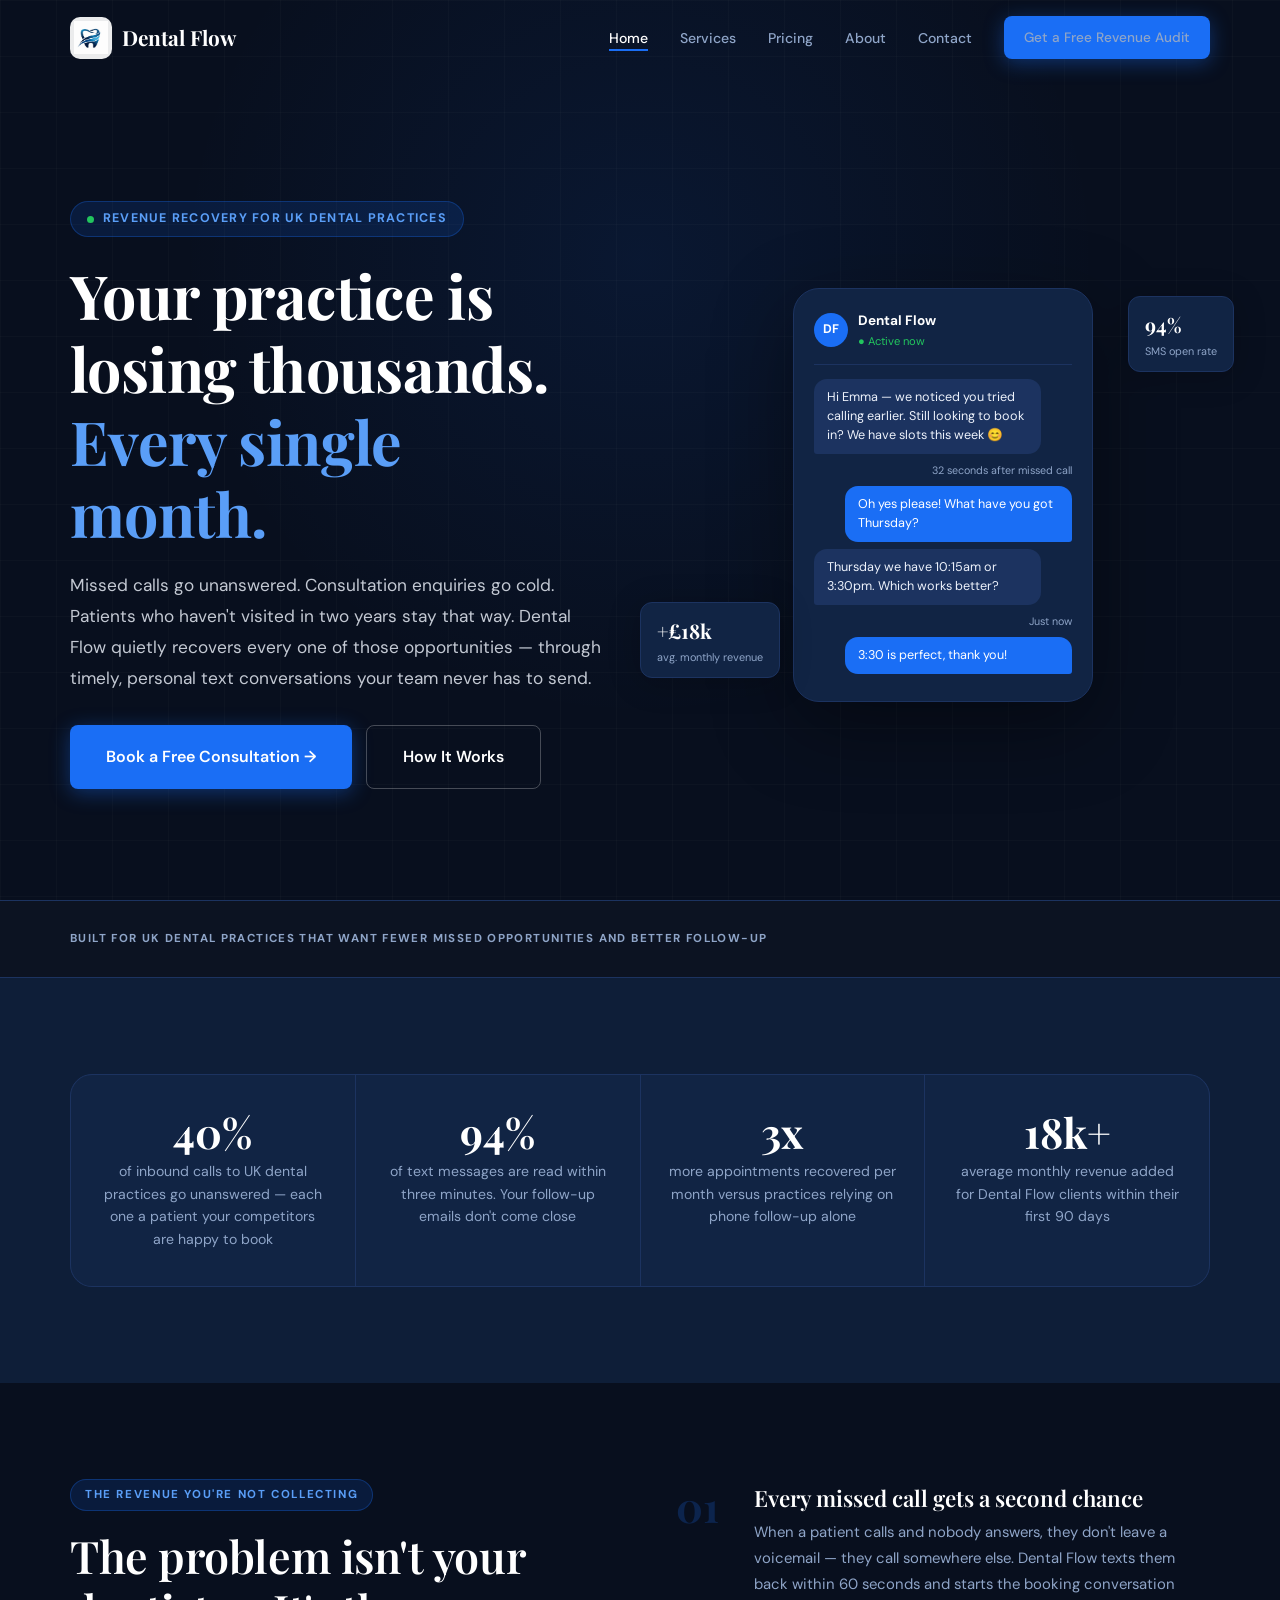
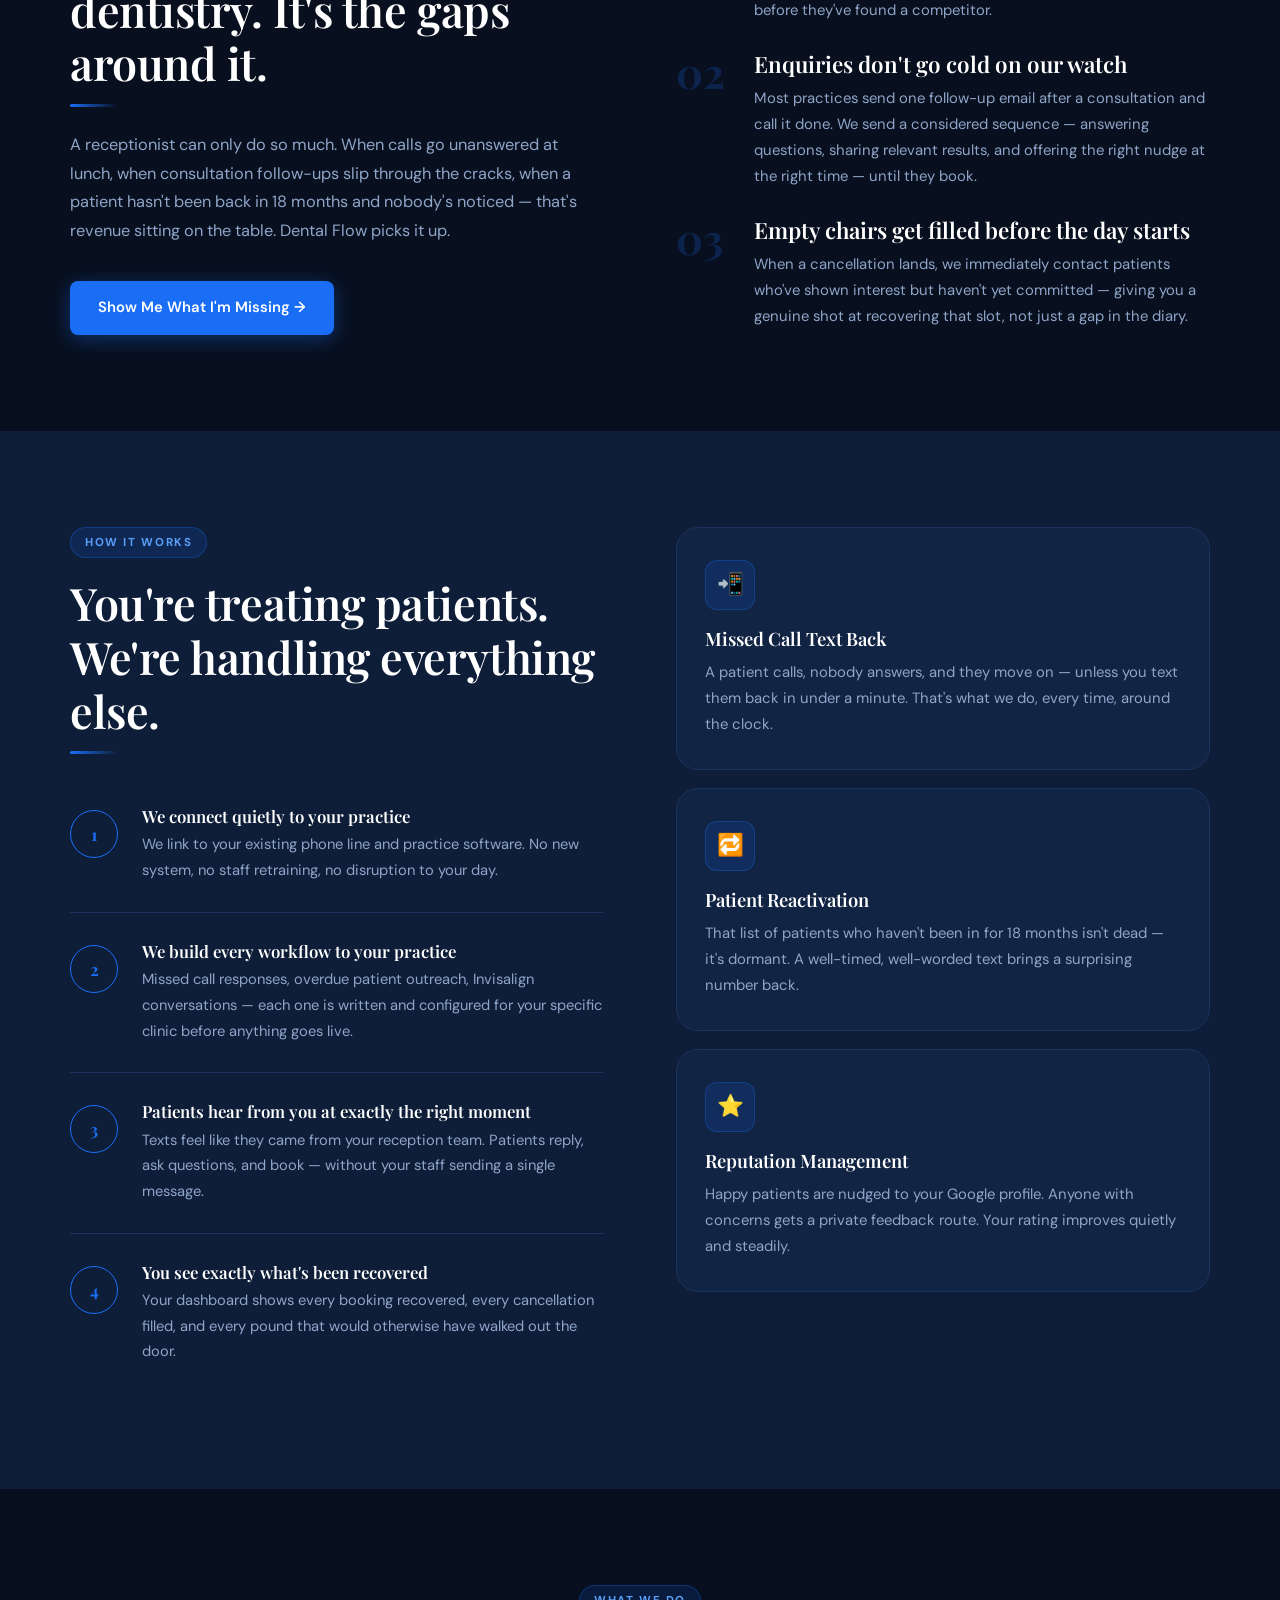
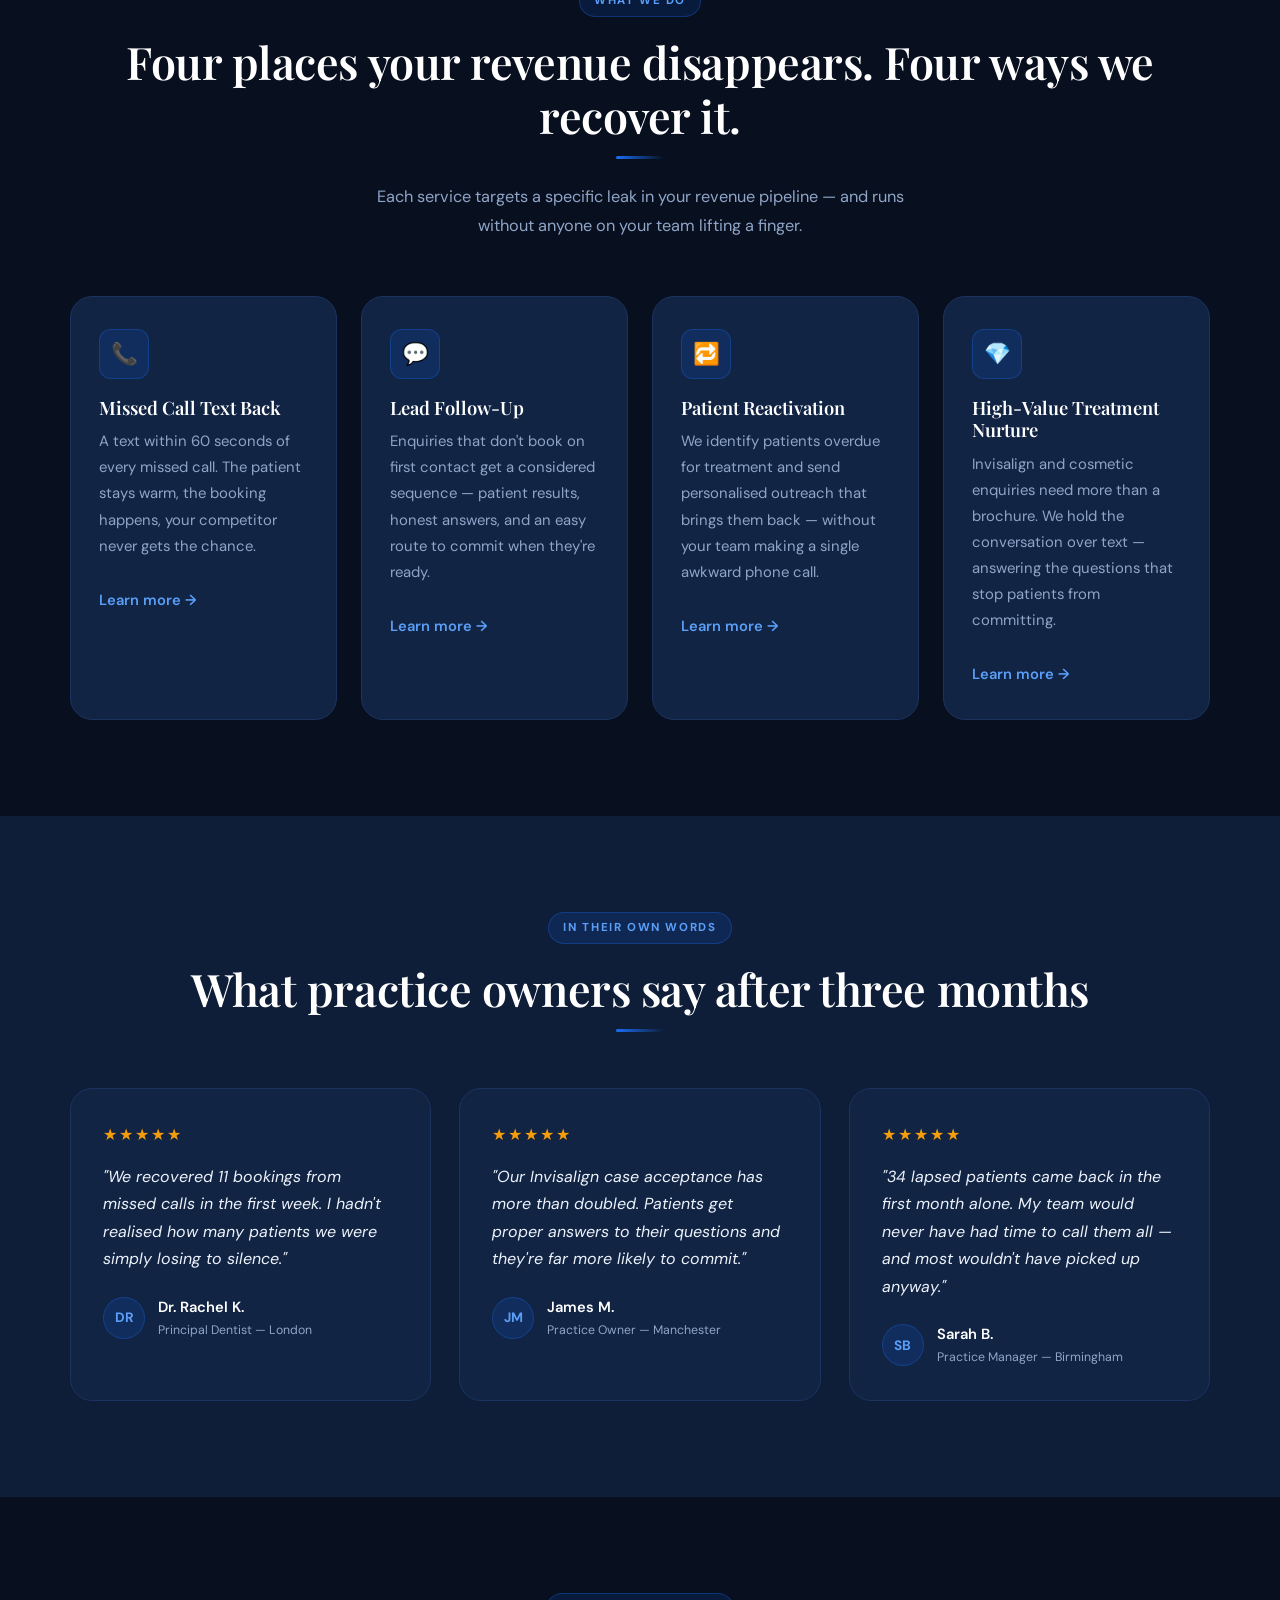
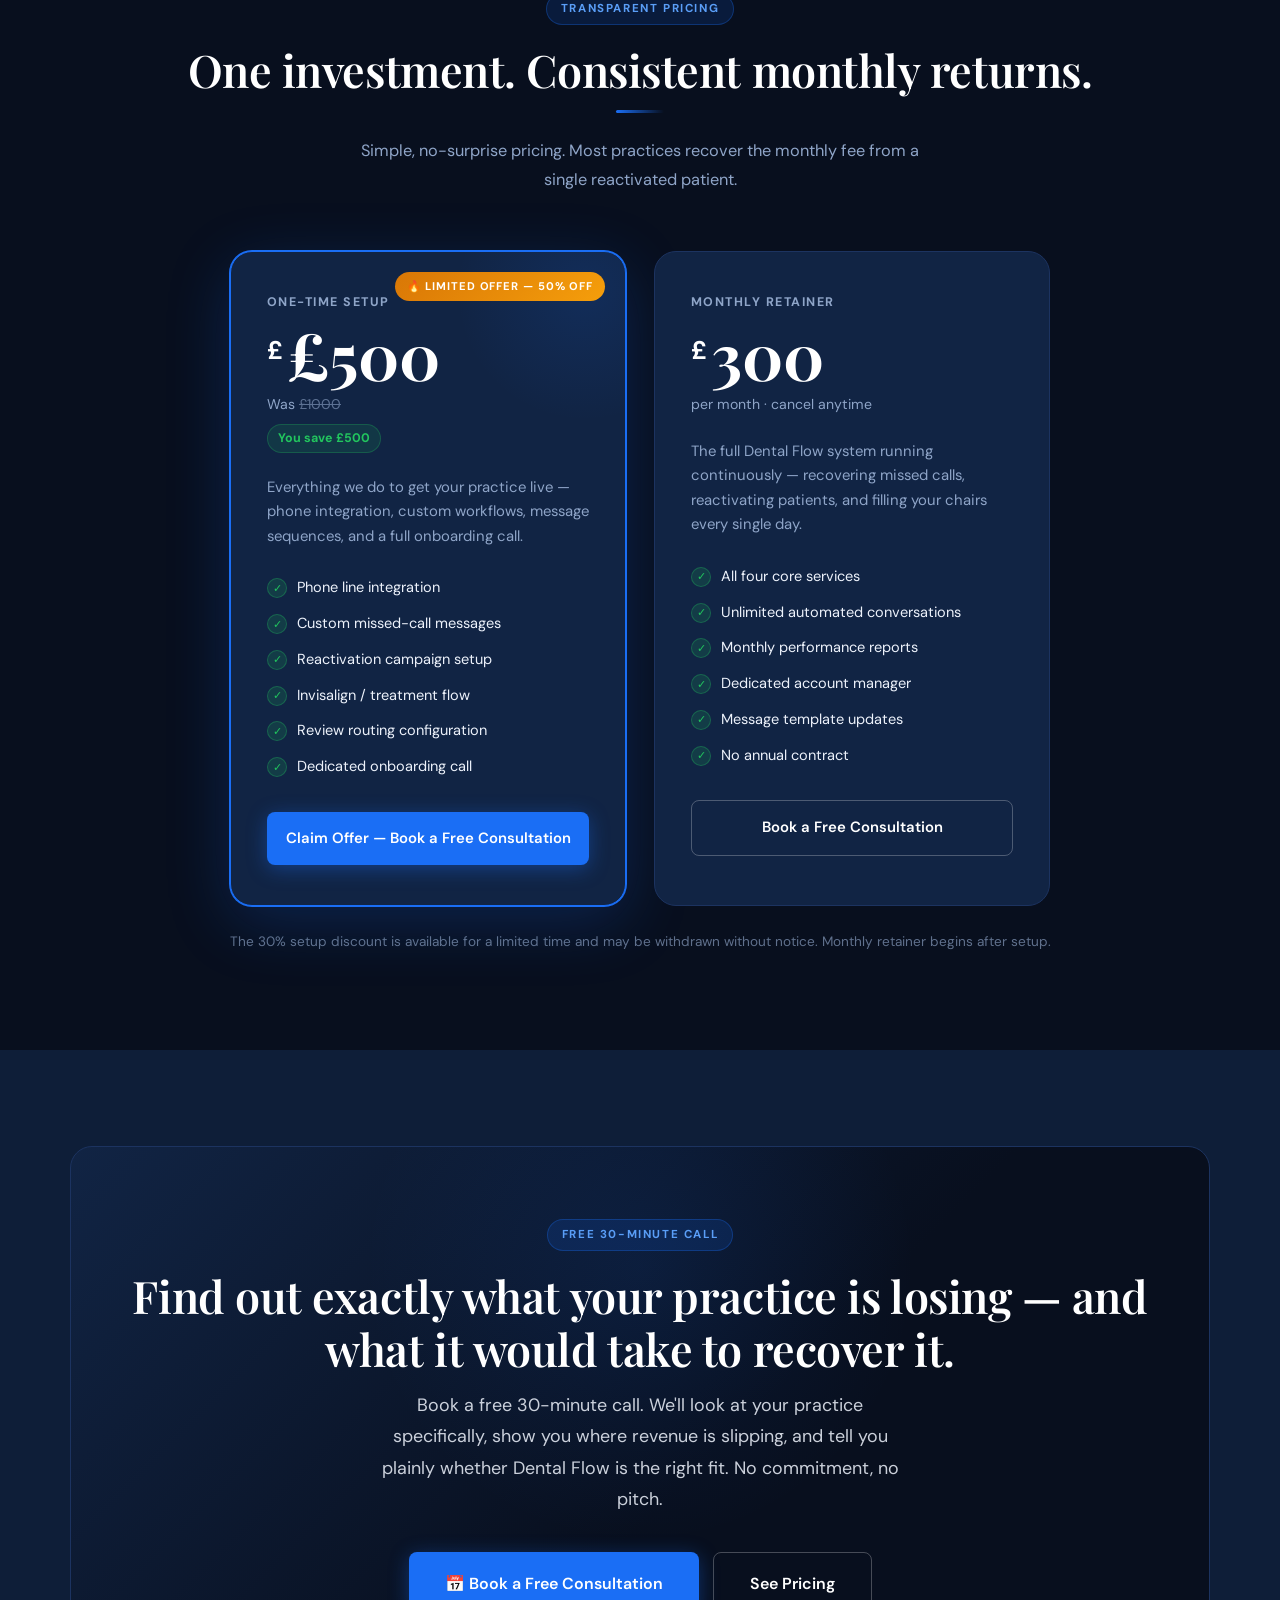
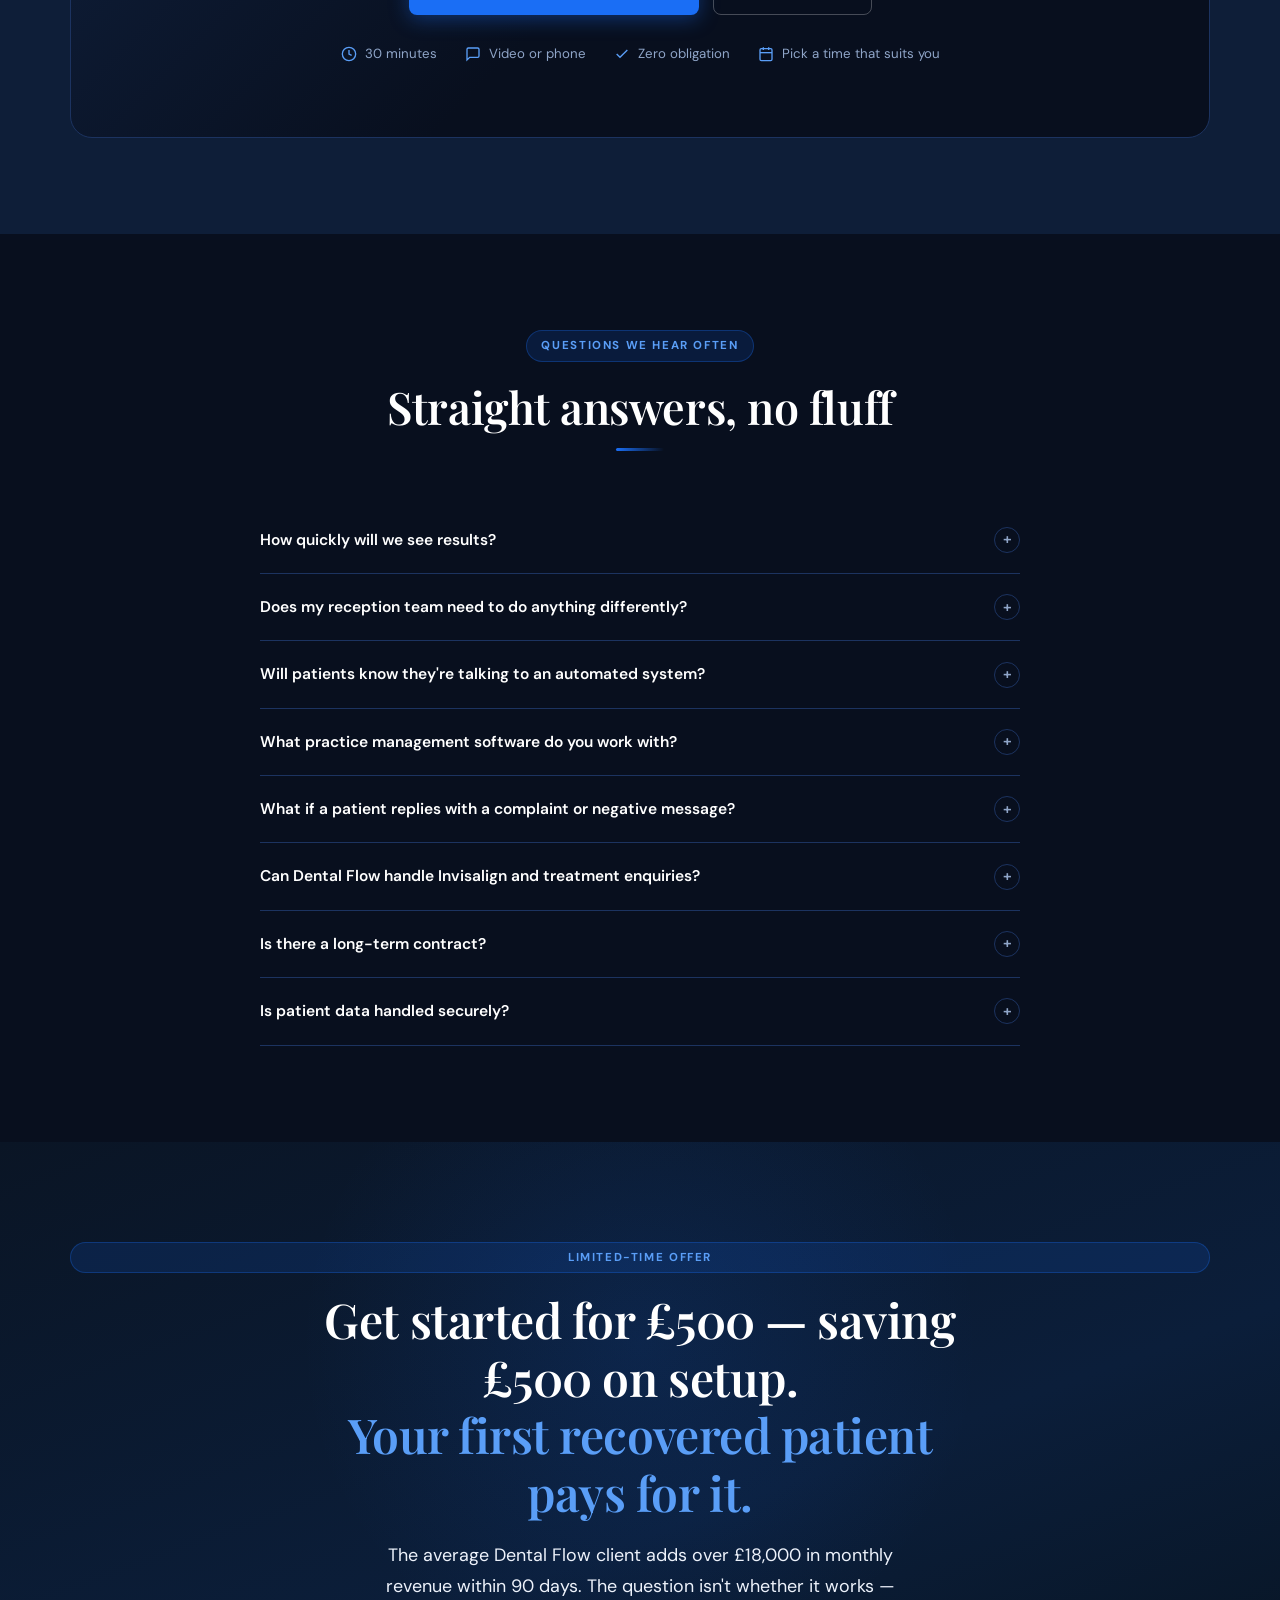
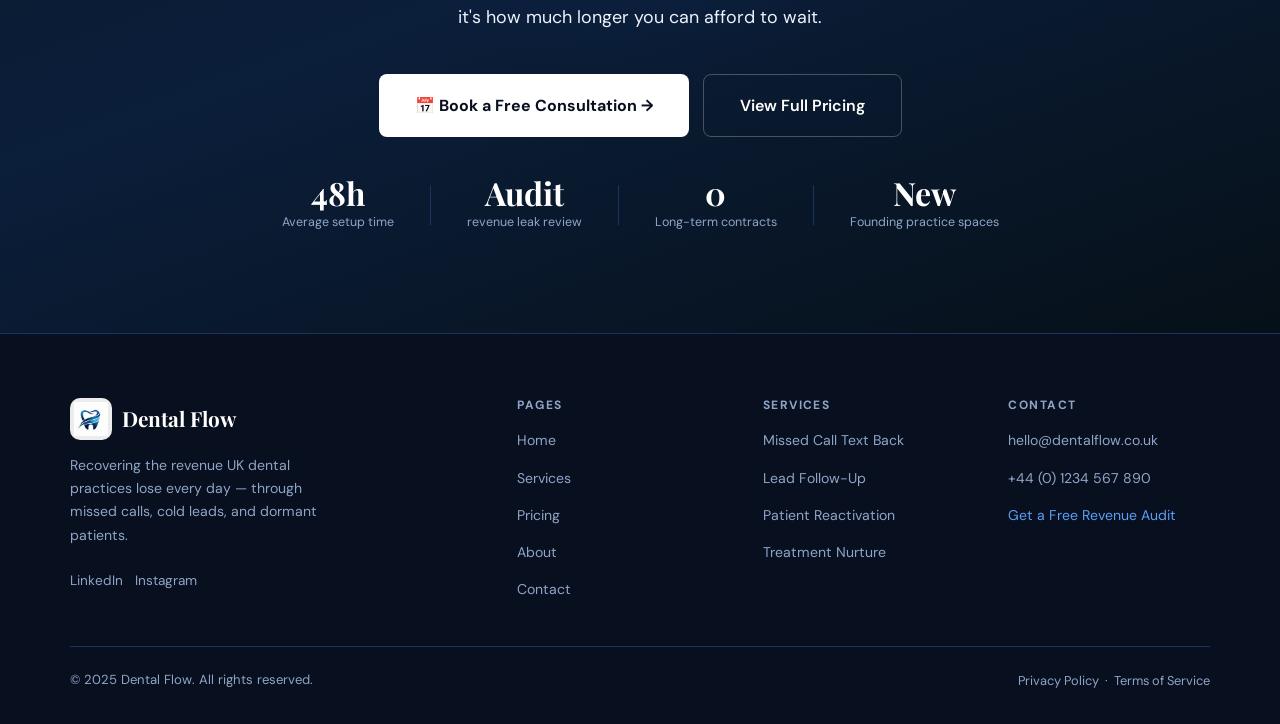
==== commit 4133bf2d: "Update index.html" ====
--- a/index.html
+++ b/index.html
@@ -905,14 +905,14 @@
 
       <!-- Setup card -->
       <div class="pricing-card featured" data-animate data-delay="1">
-        <span class="offer-badge">🔥 Limited Offer — 30% Off</span>
+        <span class="offer-badge">🔥 Limited Offer — 50% Off</span>
         <div class="price-label">One-Time Setup</div>
         <div class="price-amount">
           <span class="currency">£</span>
-          <span class="num">350</span>
-        </div>
-        <div class="price-was">Was <s>£500</s></div>
-        <div class="price-saving">You save £150</div>
+          <span class="num">£500</span>
+        </div>
+        <div class="price-was">Was <s>£1000</s></div>
+        <div class="price-saving">You save £500</div>
         <p class="price-desc">Everything we do to get your practice live — phone integration, custom workflows, message sequences, and a full onboarding call.</p>
         <div class="price-features">
           <div class="pf-item"><span class="pf-check green">✓</span>Phone line integration</div>
@@ -933,7 +933,7 @@
         <div class="price-label">Monthly Retainer</div>
         <div class="price-amount">
           <span class="currency">£</span>
-          <span class="num">200</span>
+          <span class="num">300</span>
         </div>
         <div style="margin-bottom:22px;font-size:.88rem;color:var(--text-body)">per month · cancel anytime</div>
         <p class="price-desc">The full Dental Flow system running continuously — recovering missed calls, reactivating patients, and filling your chairs every single day.</p>
@@ -1103,7 +1103,7 @@
   <div class="container">
     <div class="tag center" style="display:flex;justify-content:center">Limited-Time Offer</div>
     <h2 data-animate>
-      Get started for £350 — saving £150 on setup.<br/>
+      Get started for £500 — saving £500 on setup.<br/>
       <span style="color:var(--blue-soft)">Your first recovered patient pays for it.</span>
     </h2>
     <p class="lead" data-animate data-delay="1">
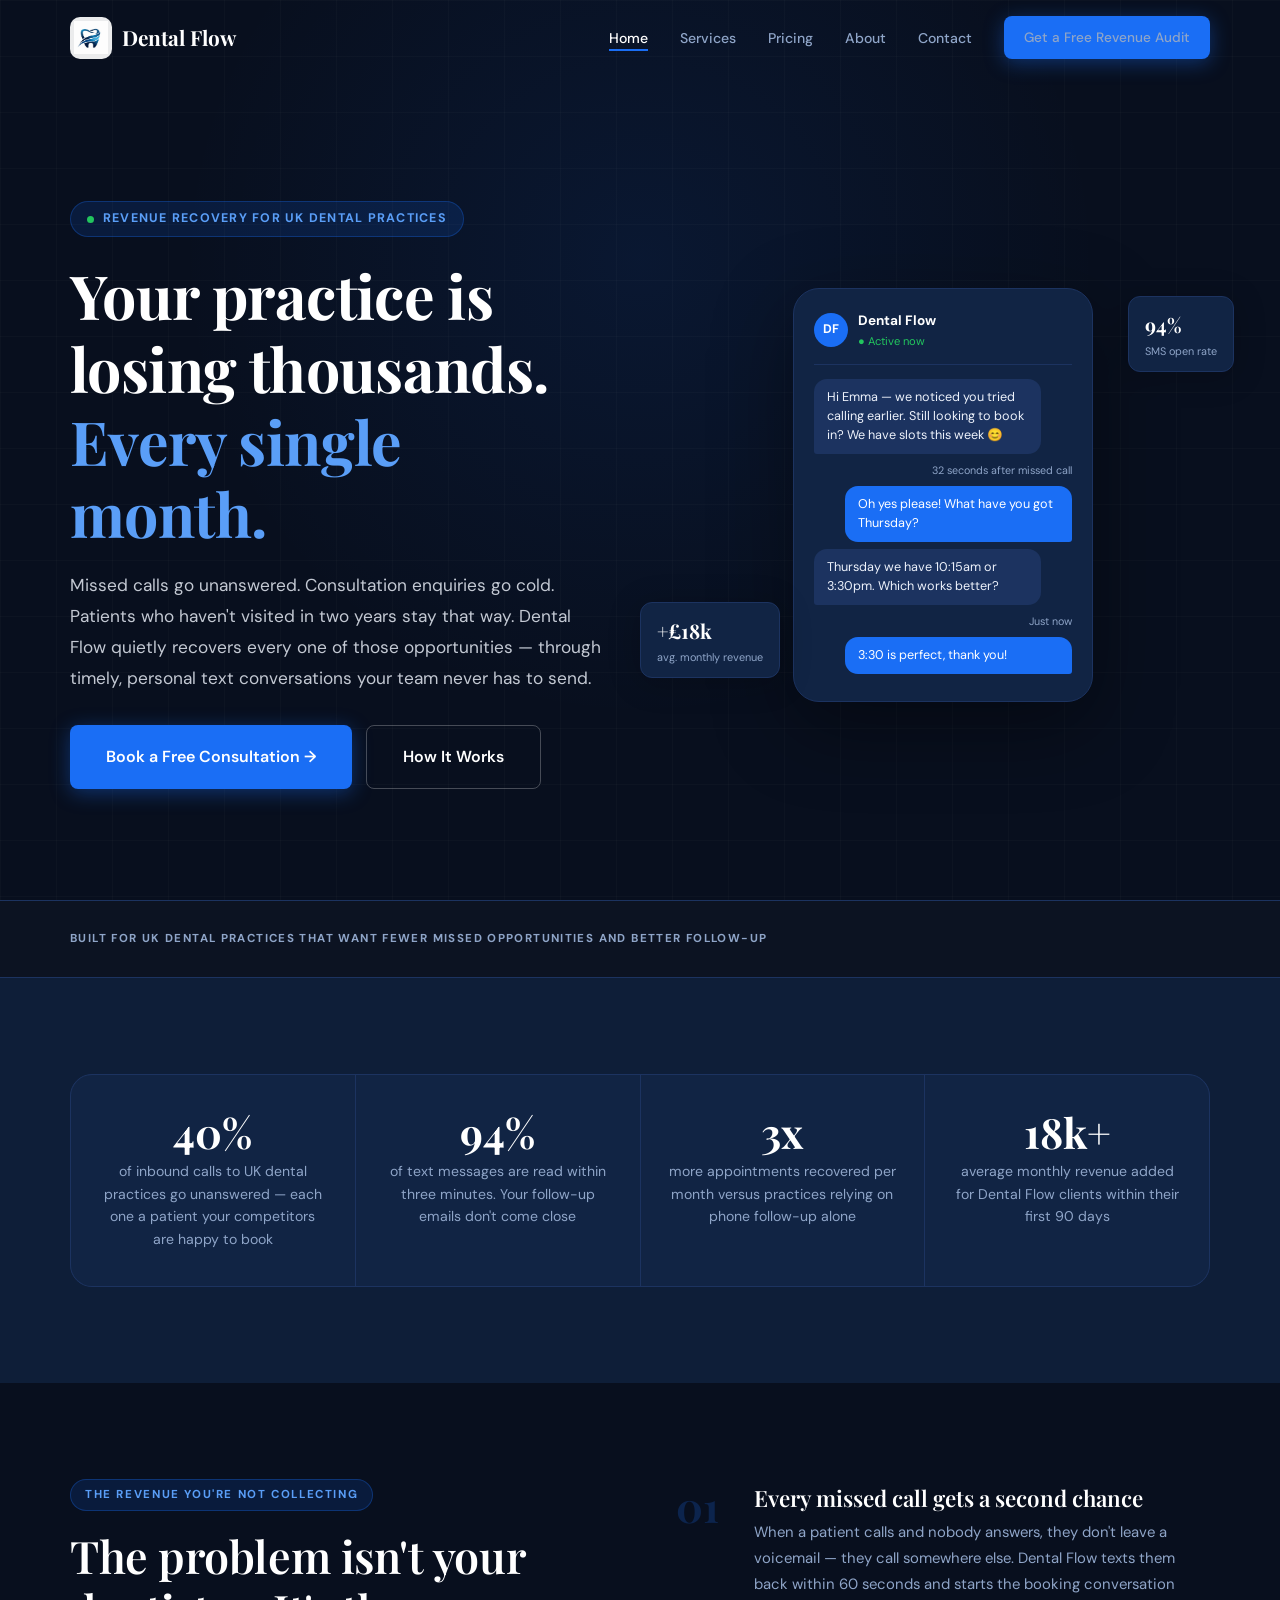
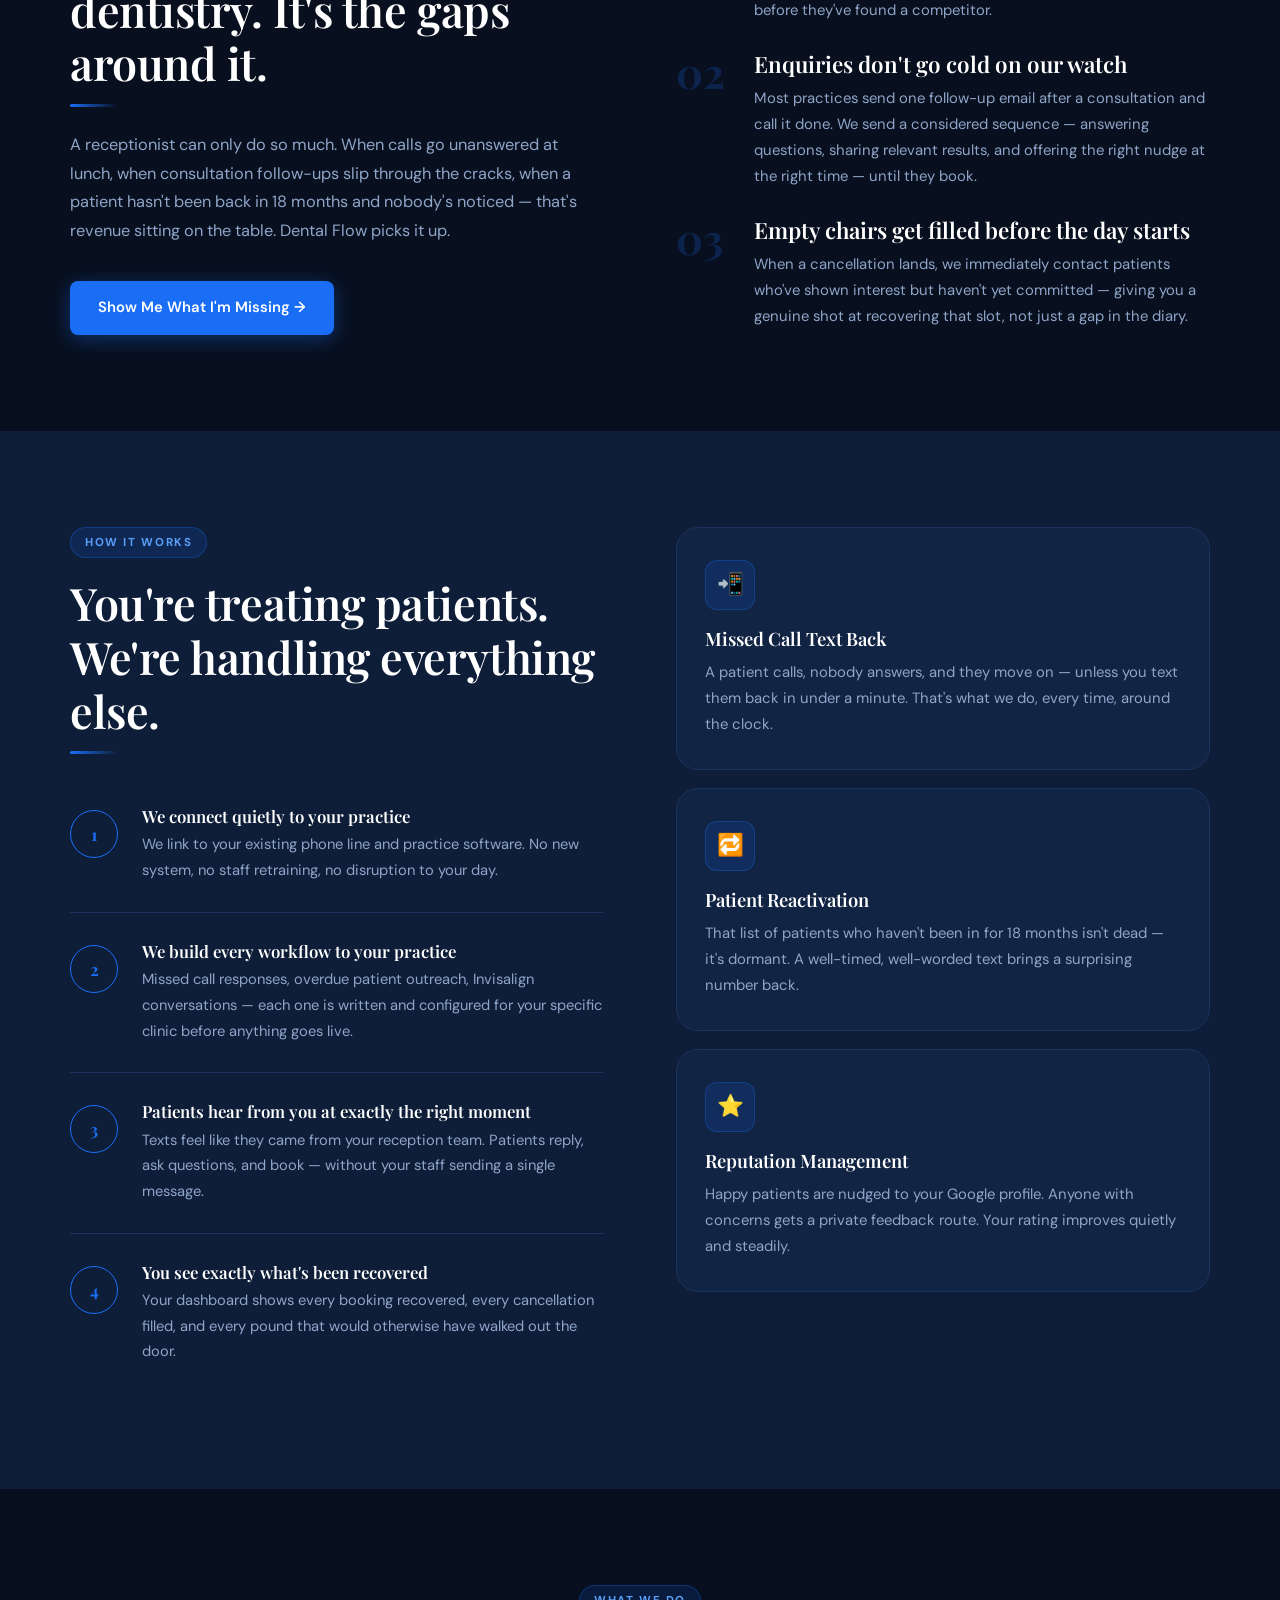
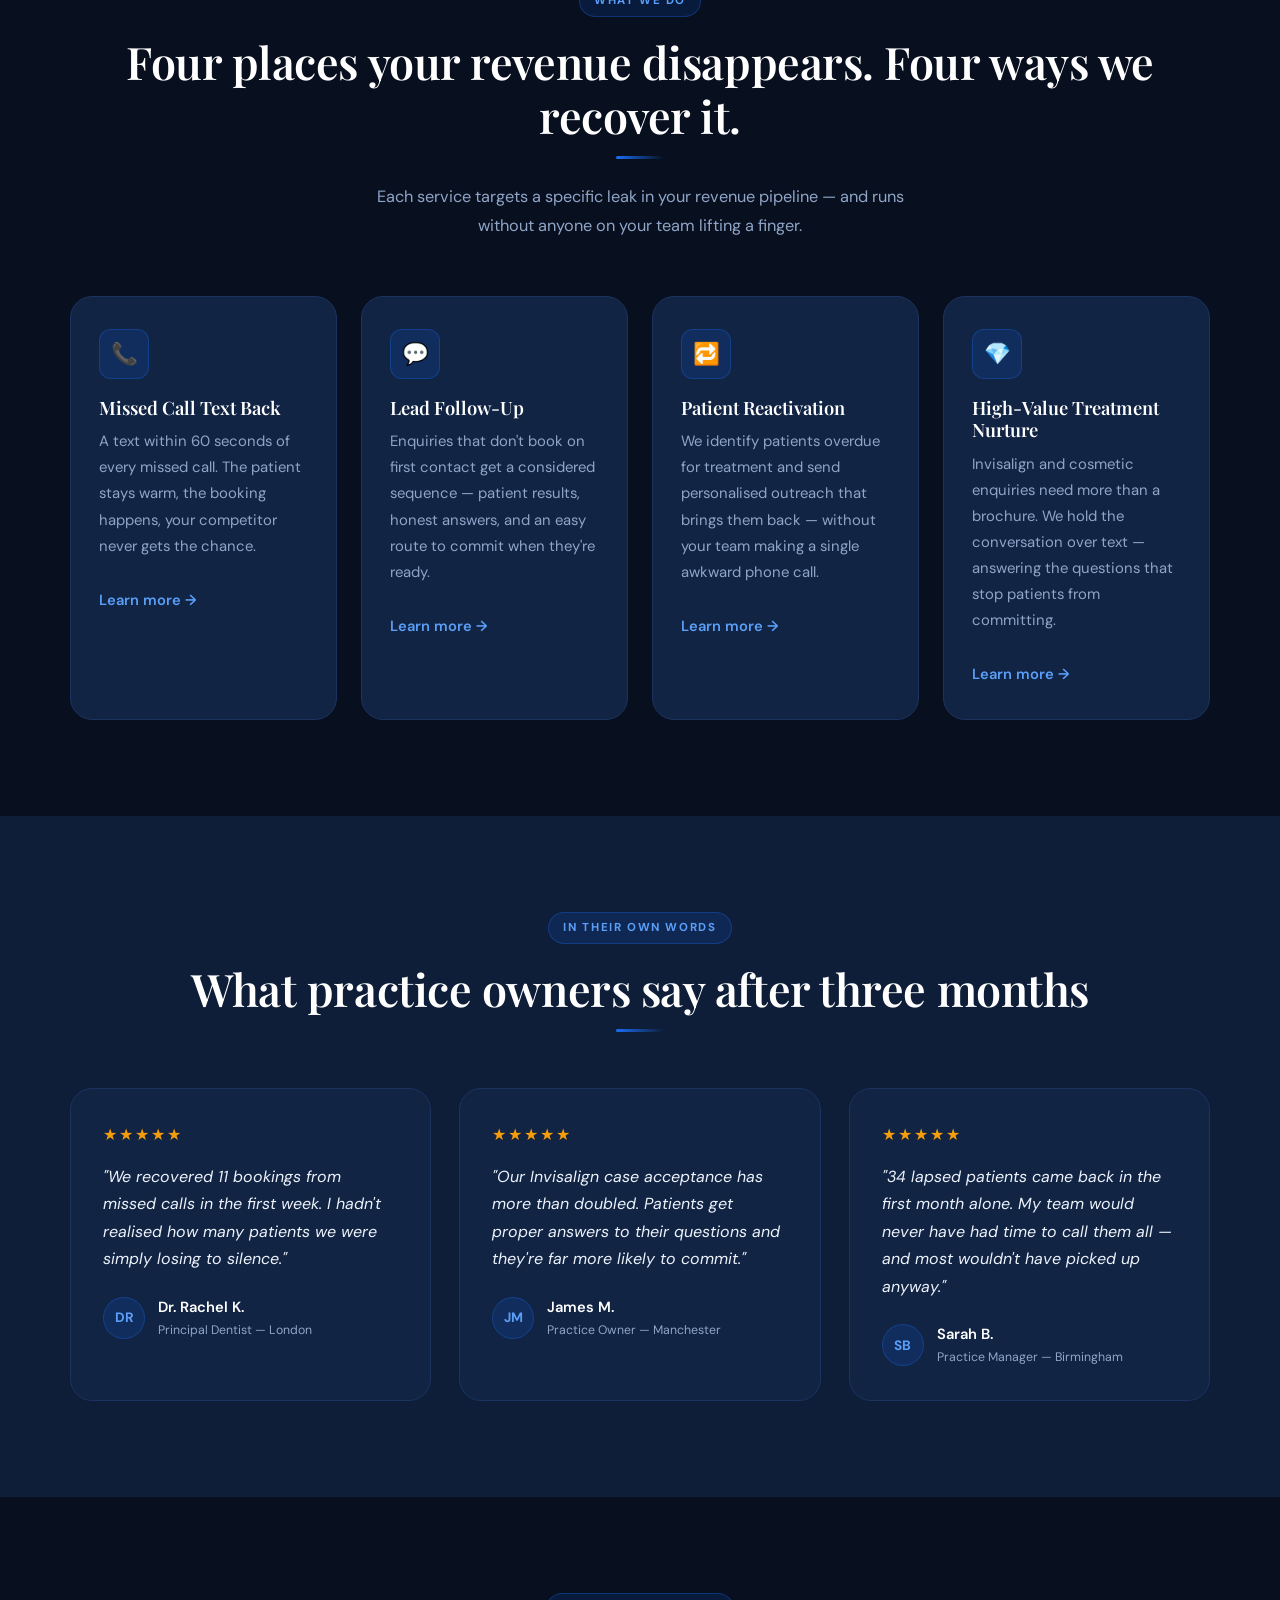
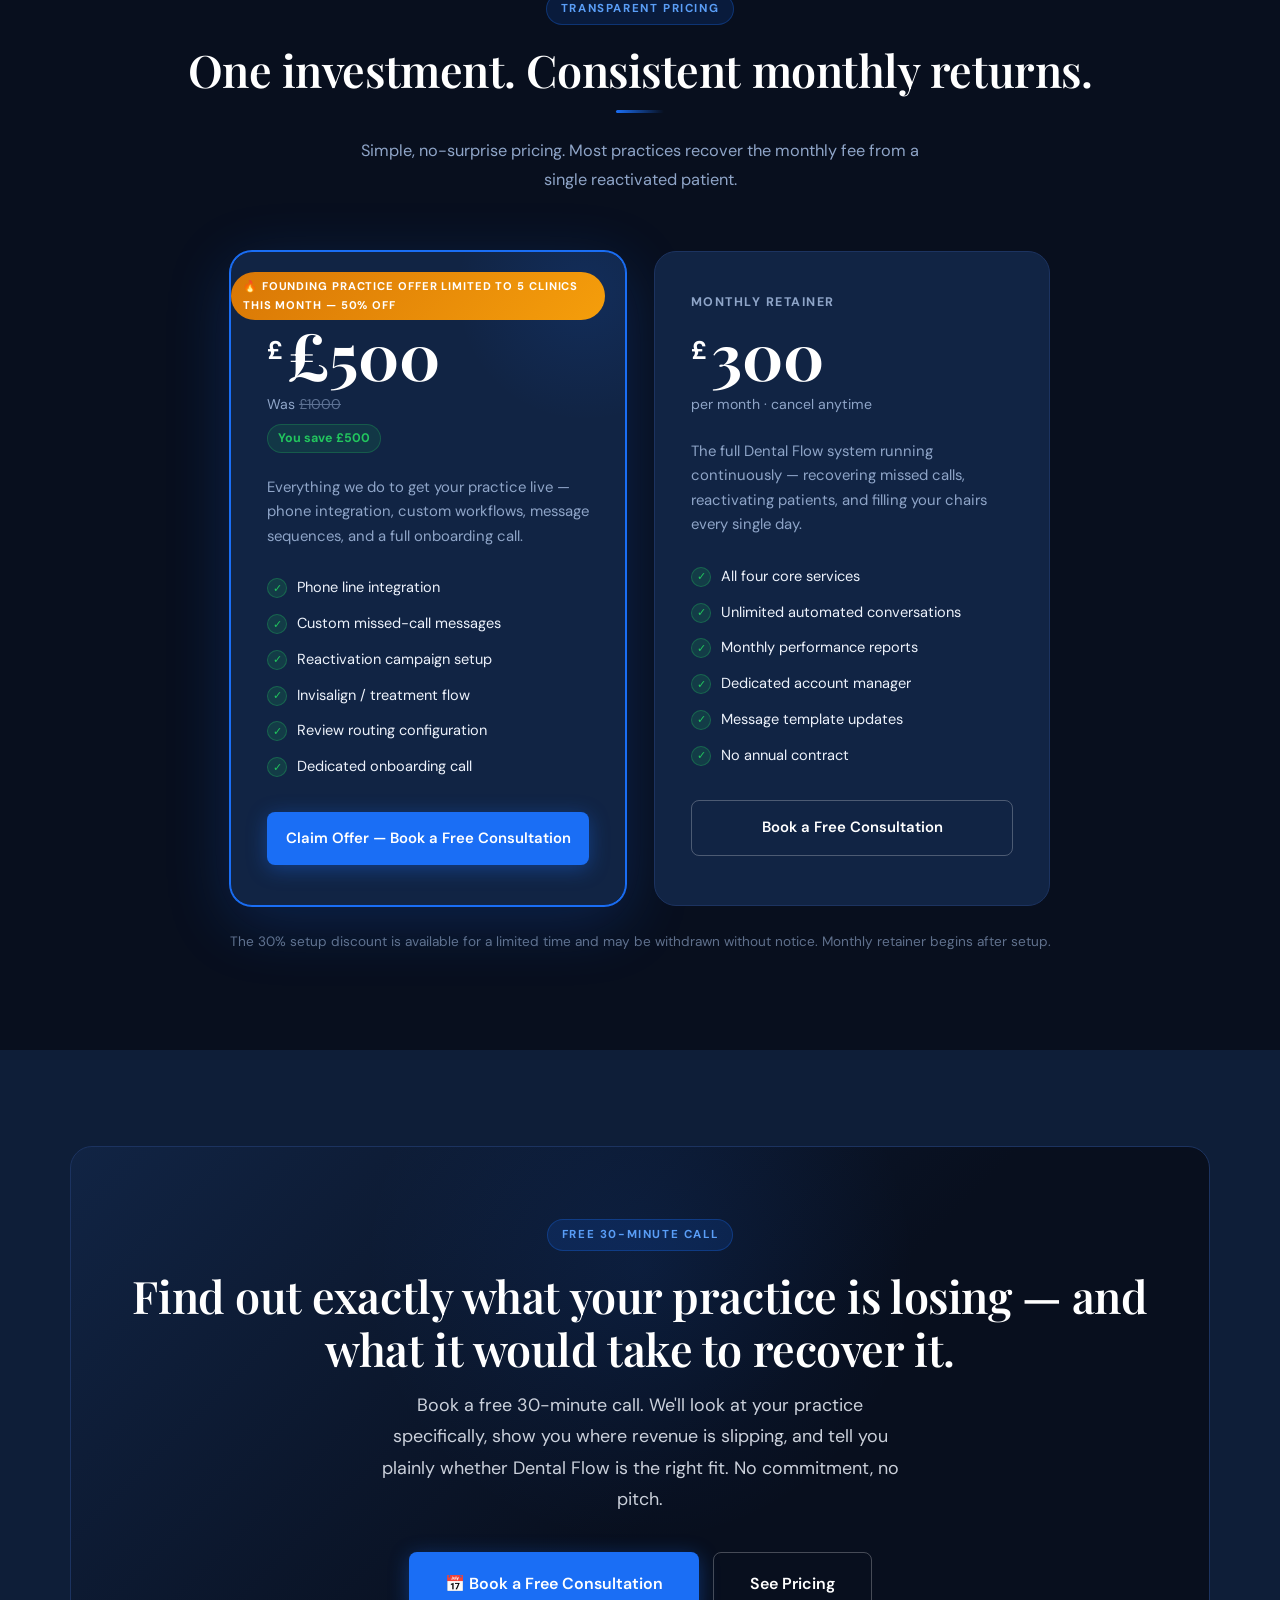
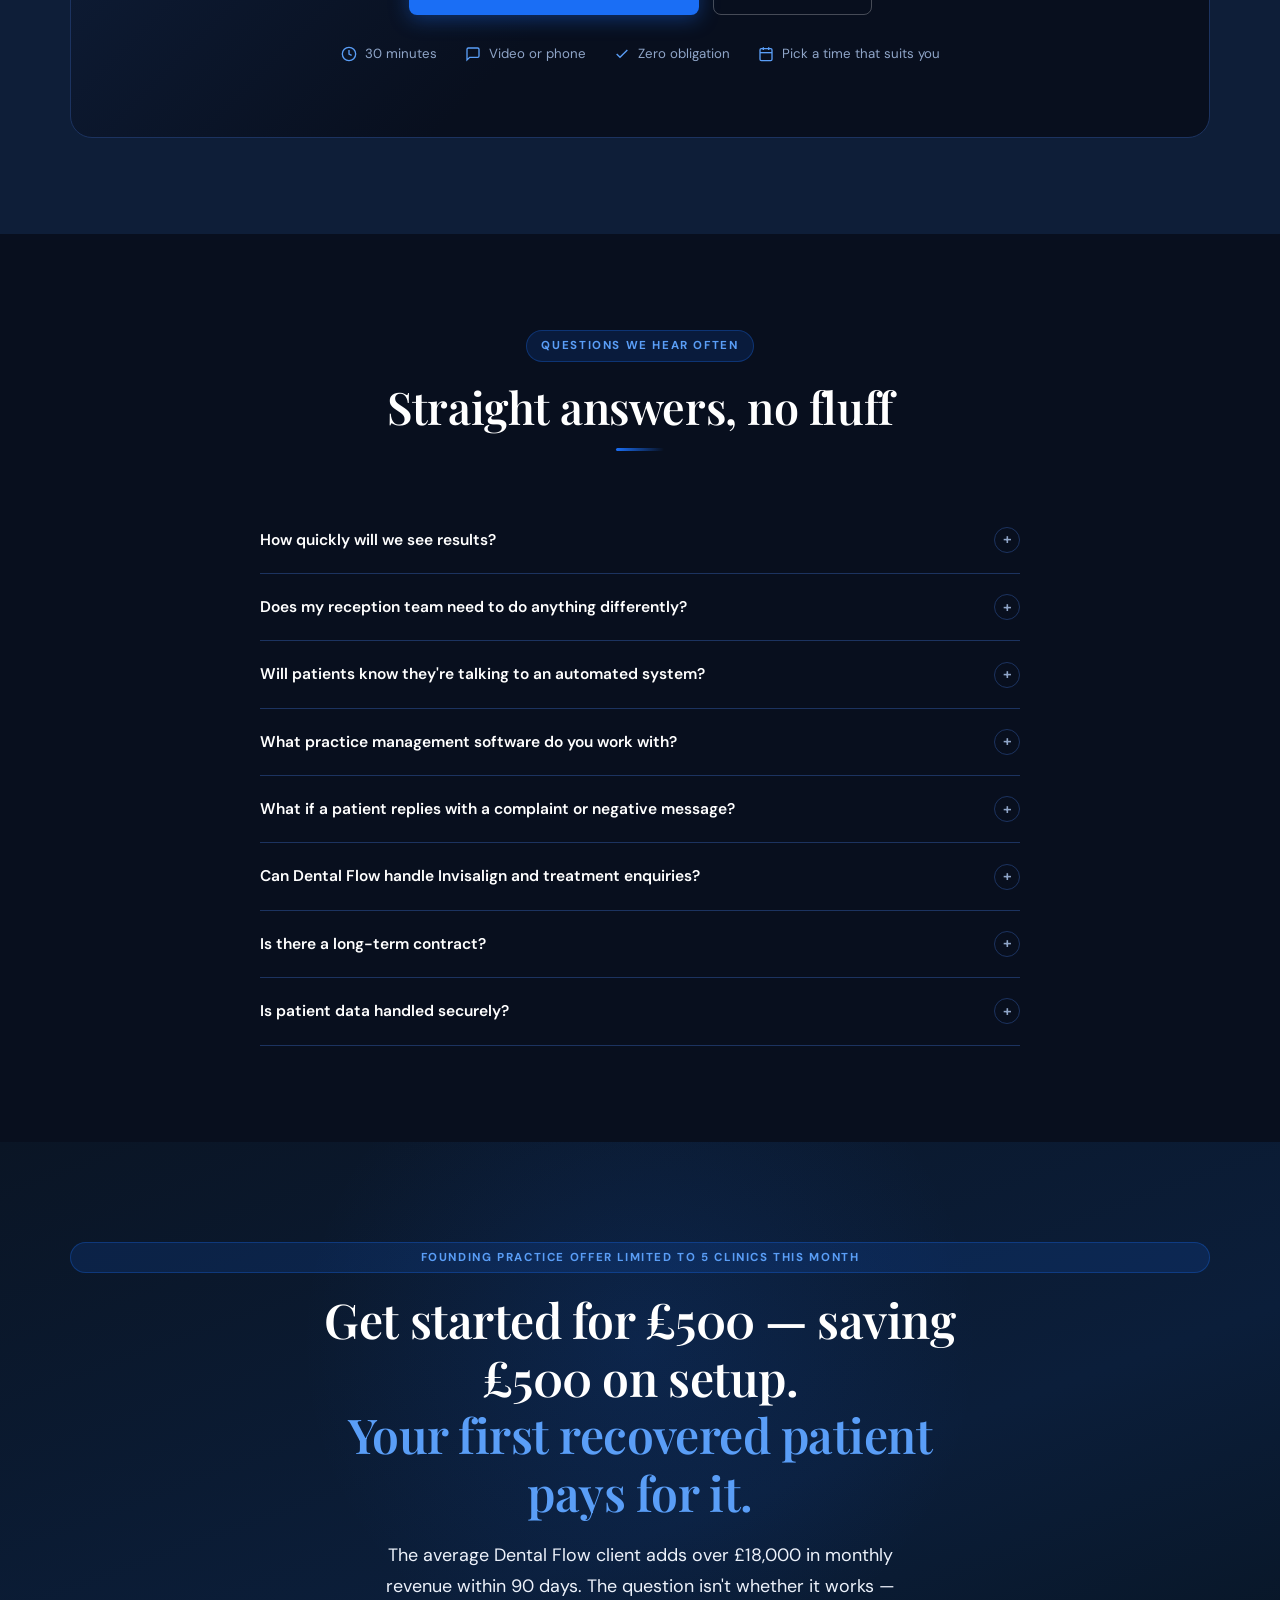
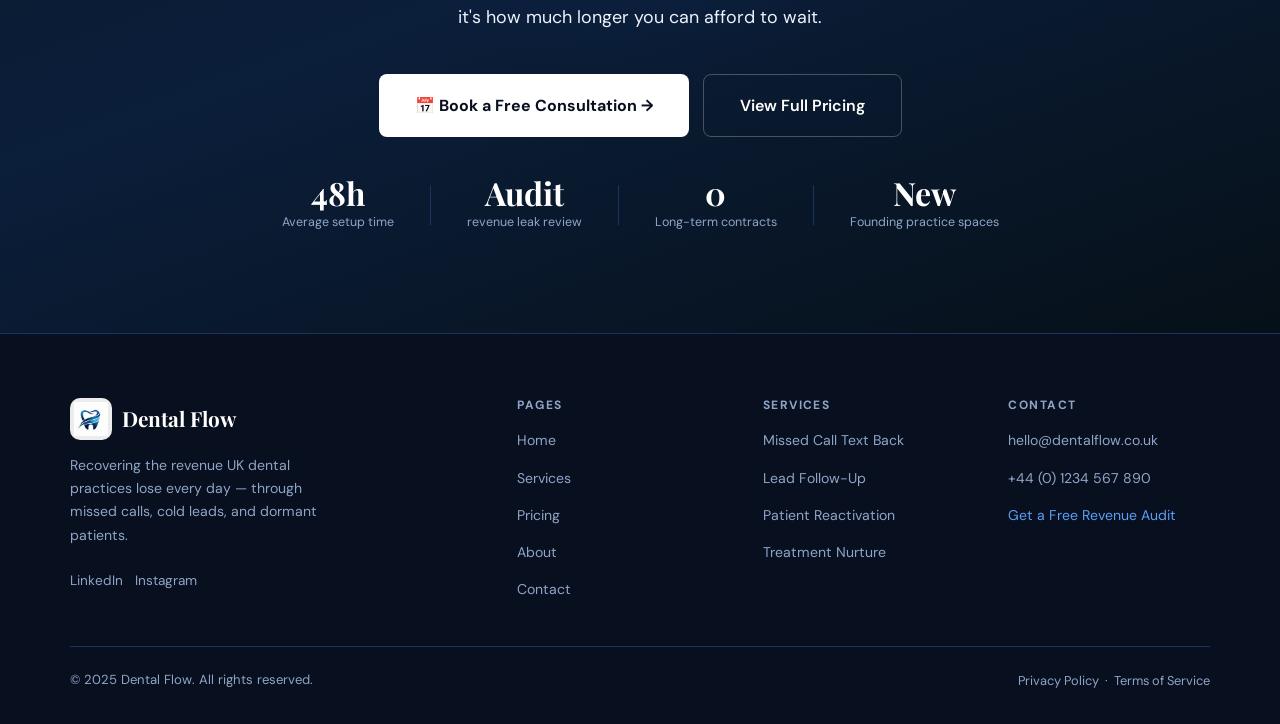
==== commit 2a758b3b: "Update index.html" ====
--- a/index.html
+++ b/index.html
@@ -905,7 +905,8 @@
 
       <!-- Setup card -->
       <div class="pricing-card featured" data-animate data-delay="1">
-        <span class="offer-badge">🔥 Limited Offer — 50% Off</span>
+        <span class="offer-badge">🔥 Founding Practice Offer
+Limited to 5 clinics this month — 50% Off</span>
         <div class="price-label">One-Time Setup</div>
         <div class="price-amount">
           <span class="currency">£</span>
@@ -1101,7 +1102,8 @@
 ================================================================ -->
 <section class="final-cta-section">
   <div class="container">
-    <div class="tag center" style="display:flex;justify-content:center">Limited-Time Offer</div>
+    <div class="tag center" style="display:flex;justify-content:center">Founding Practice Offer
+Limited to 5 clinics this month</div>
     <h2 data-animate>
       Get started for £500 — saving £500 on setup.<br/>
       <span style="color:var(--blue-soft)">Your first recovered patient pays for it.</span>
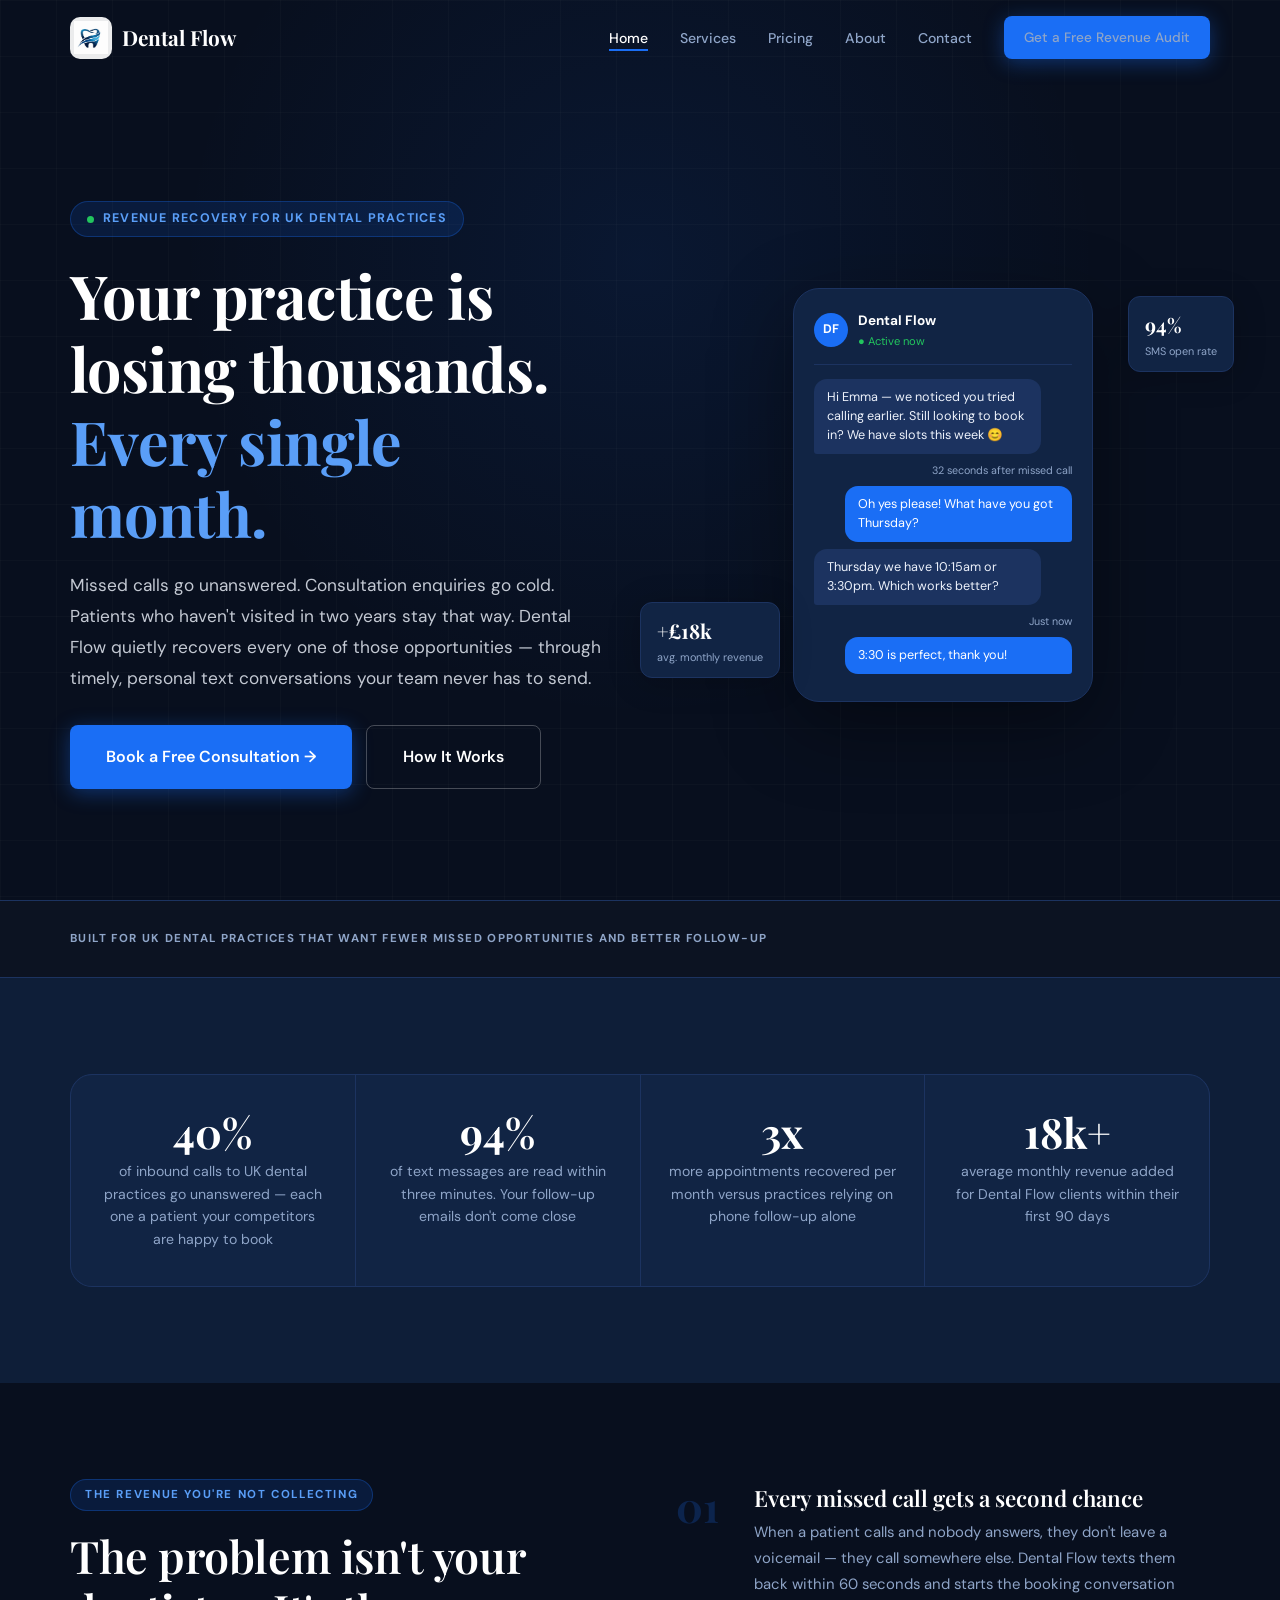
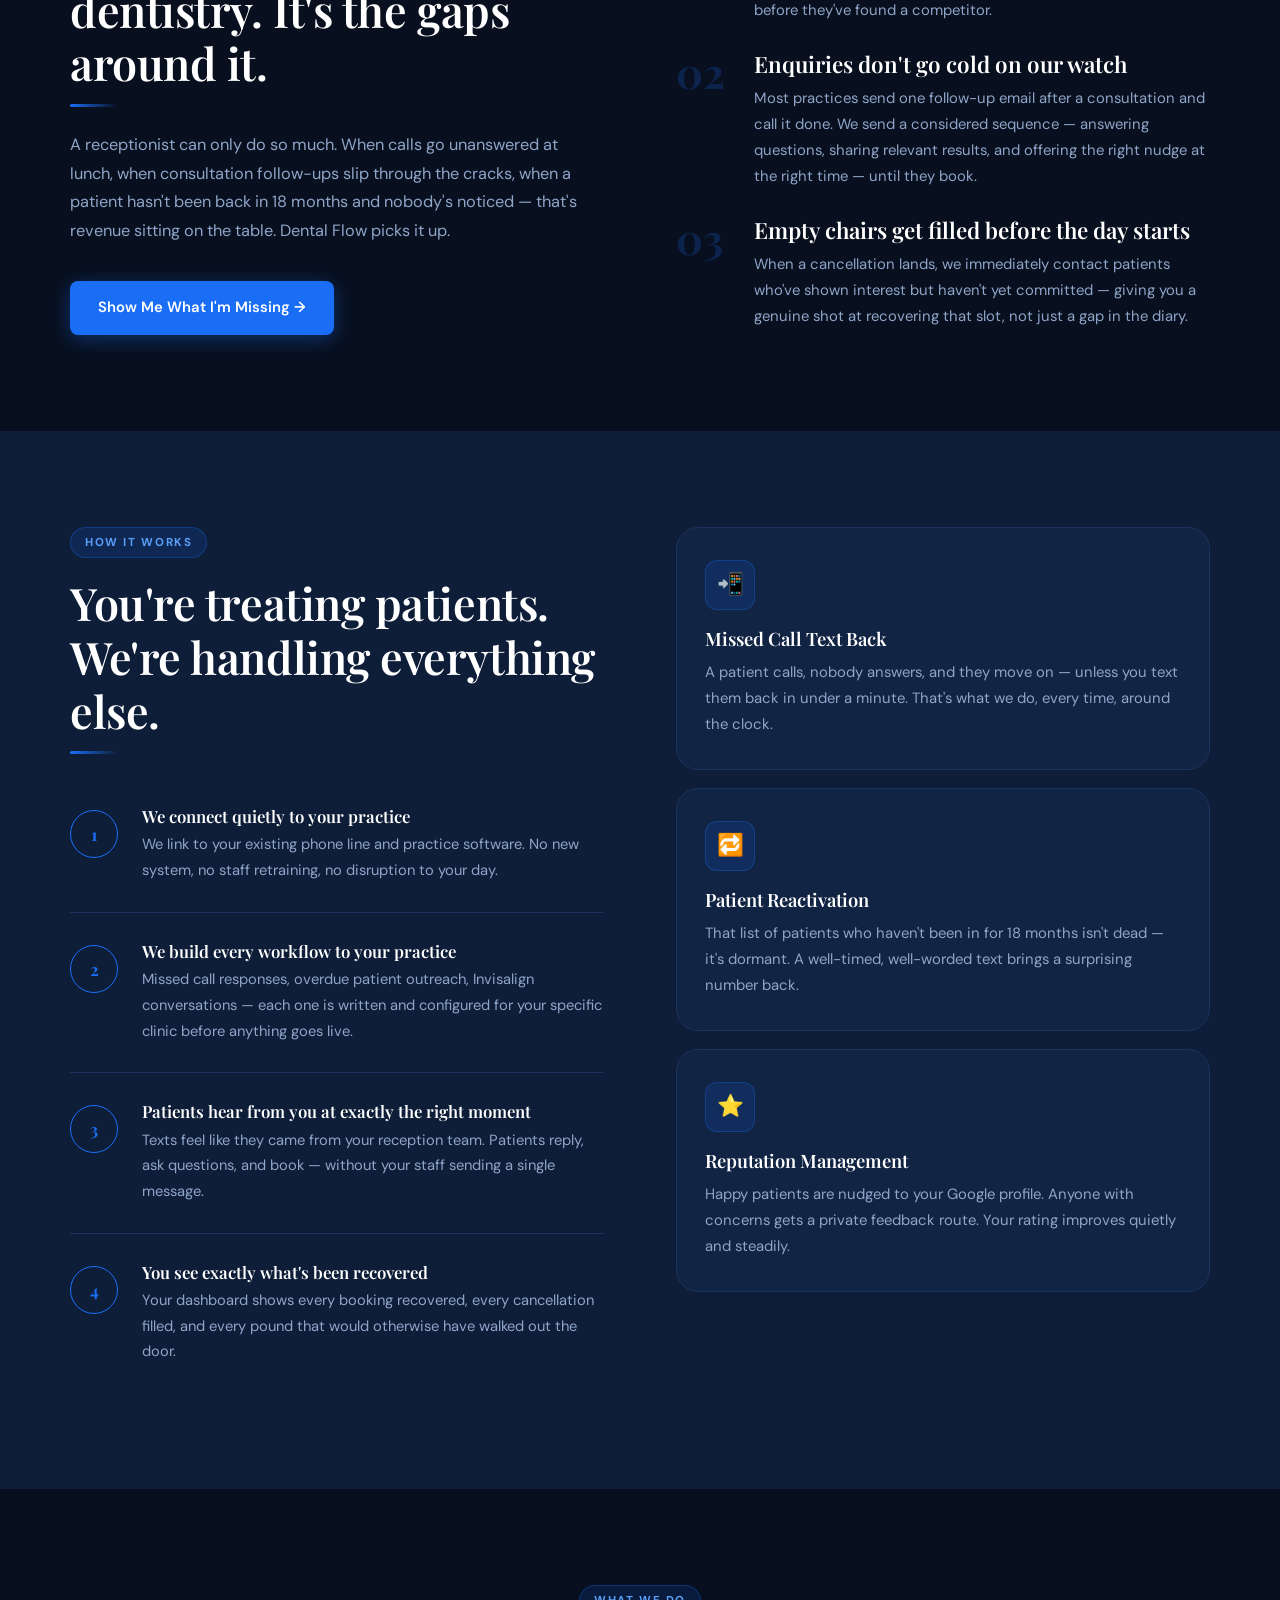
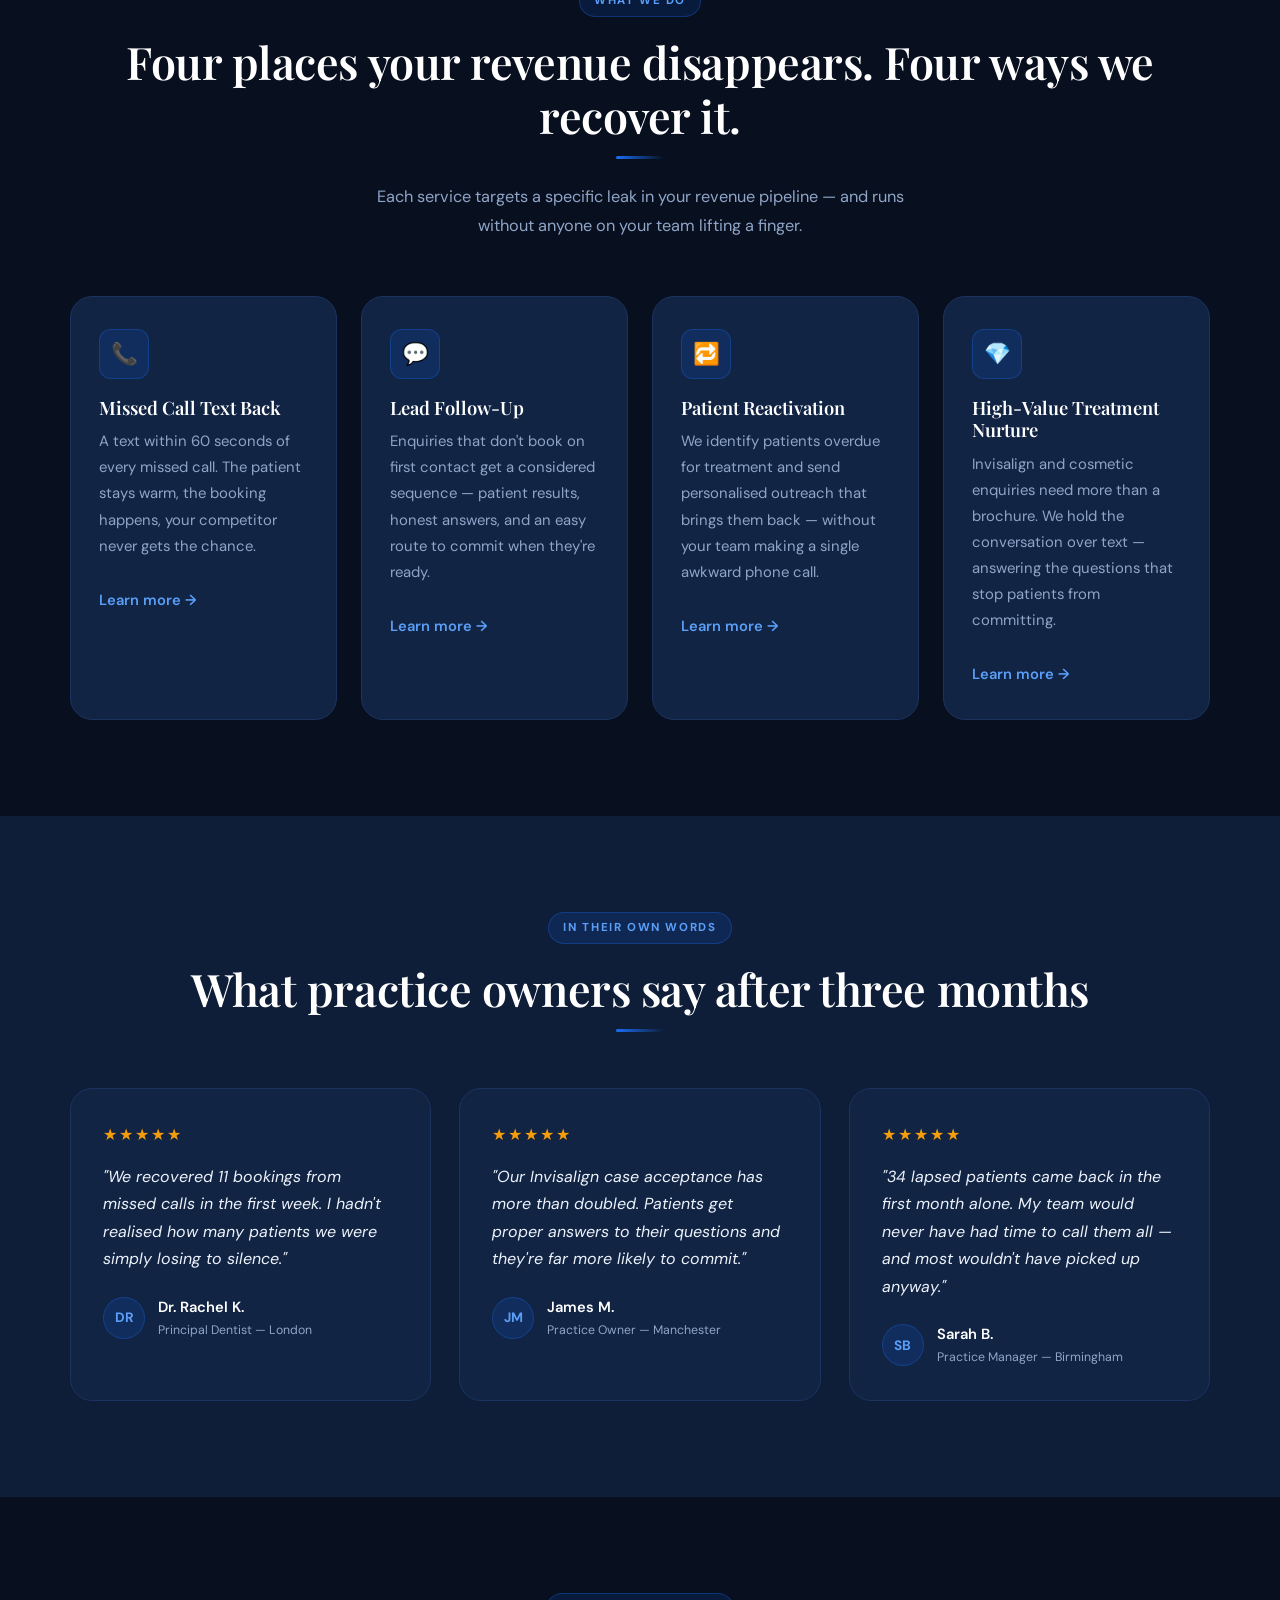
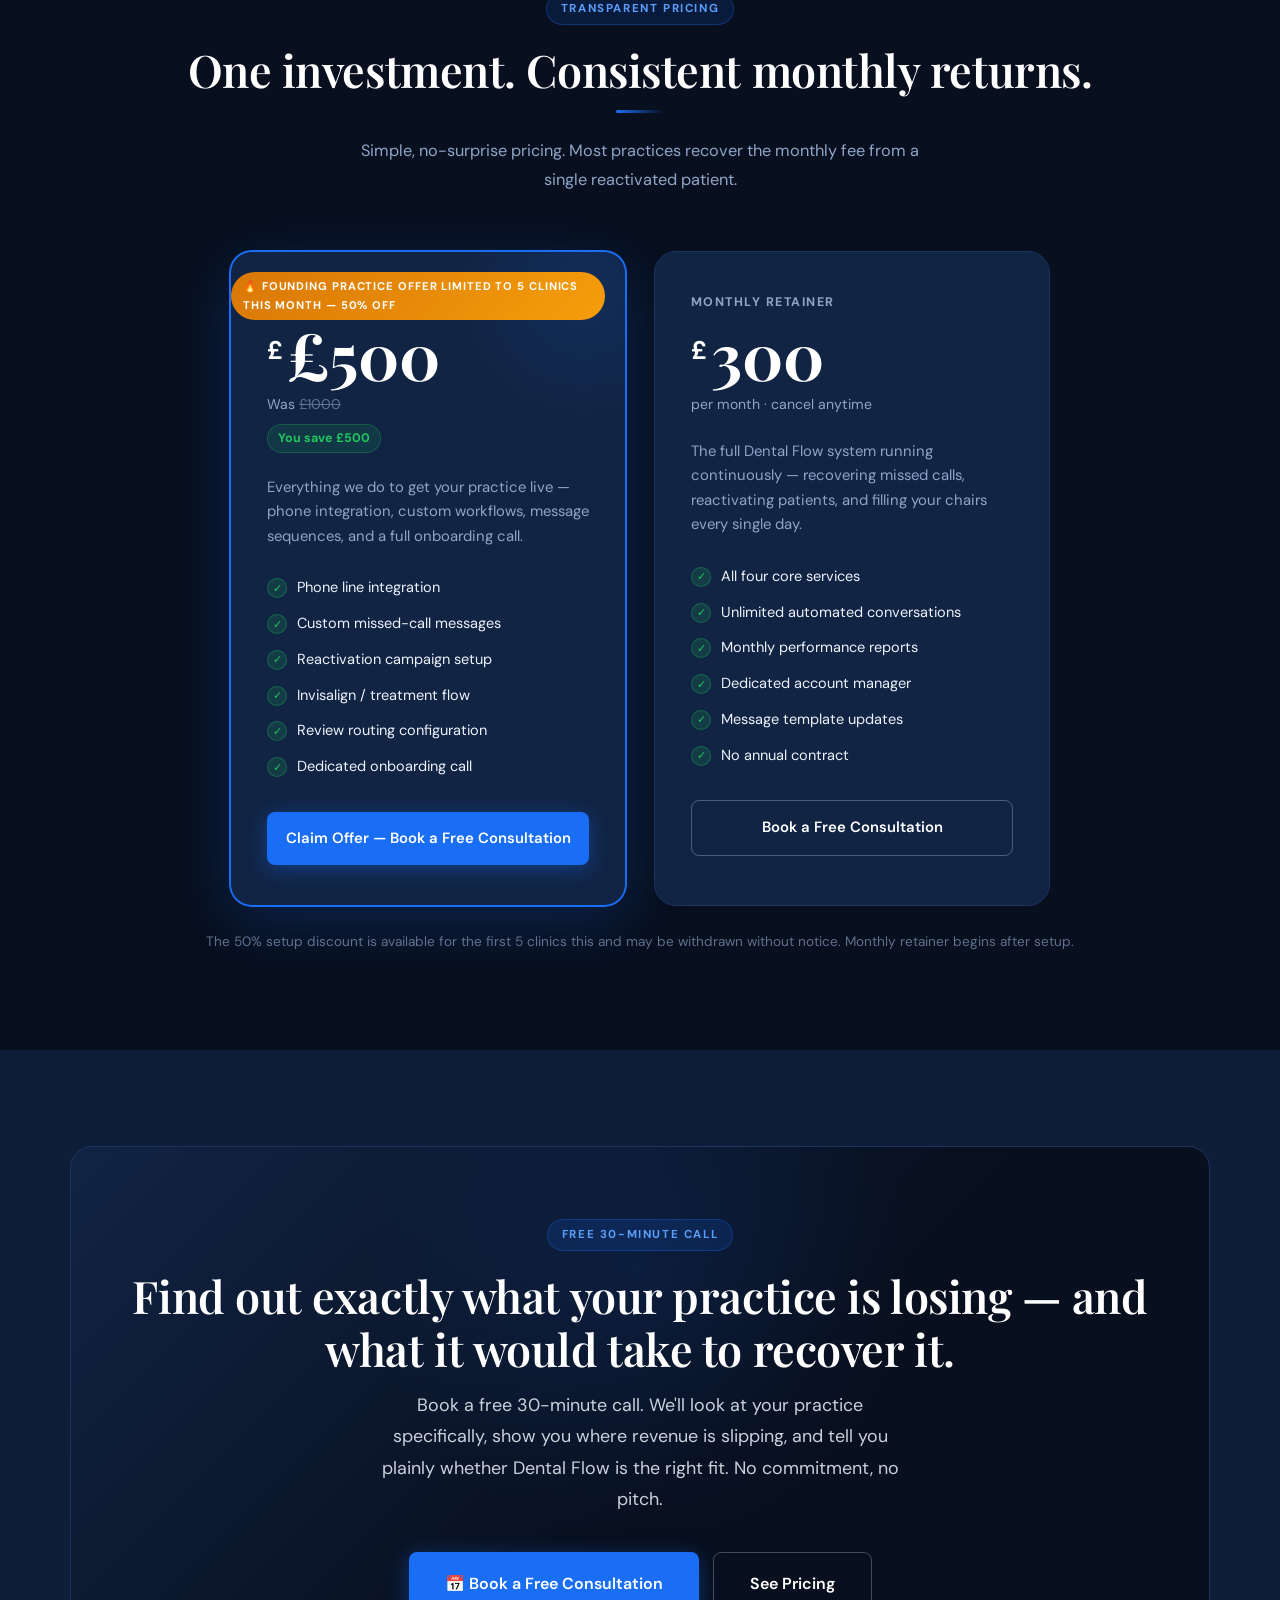
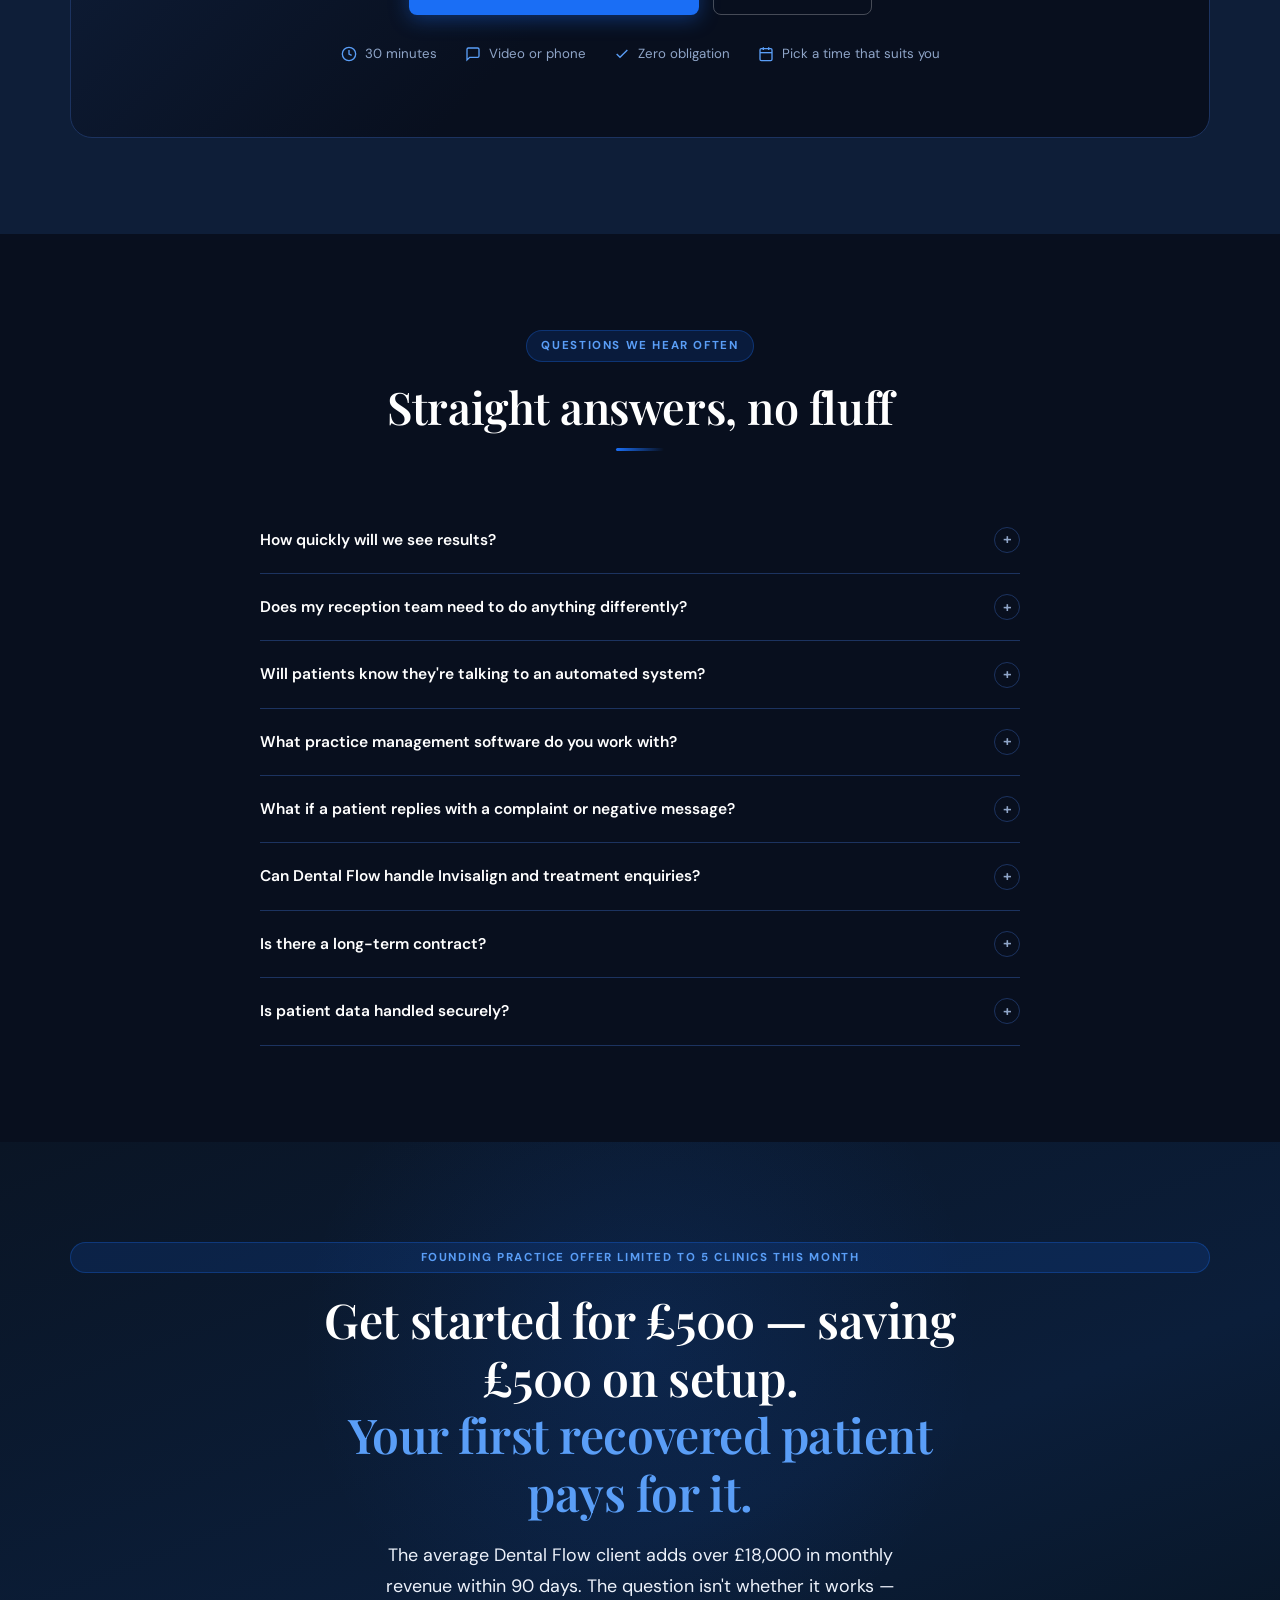
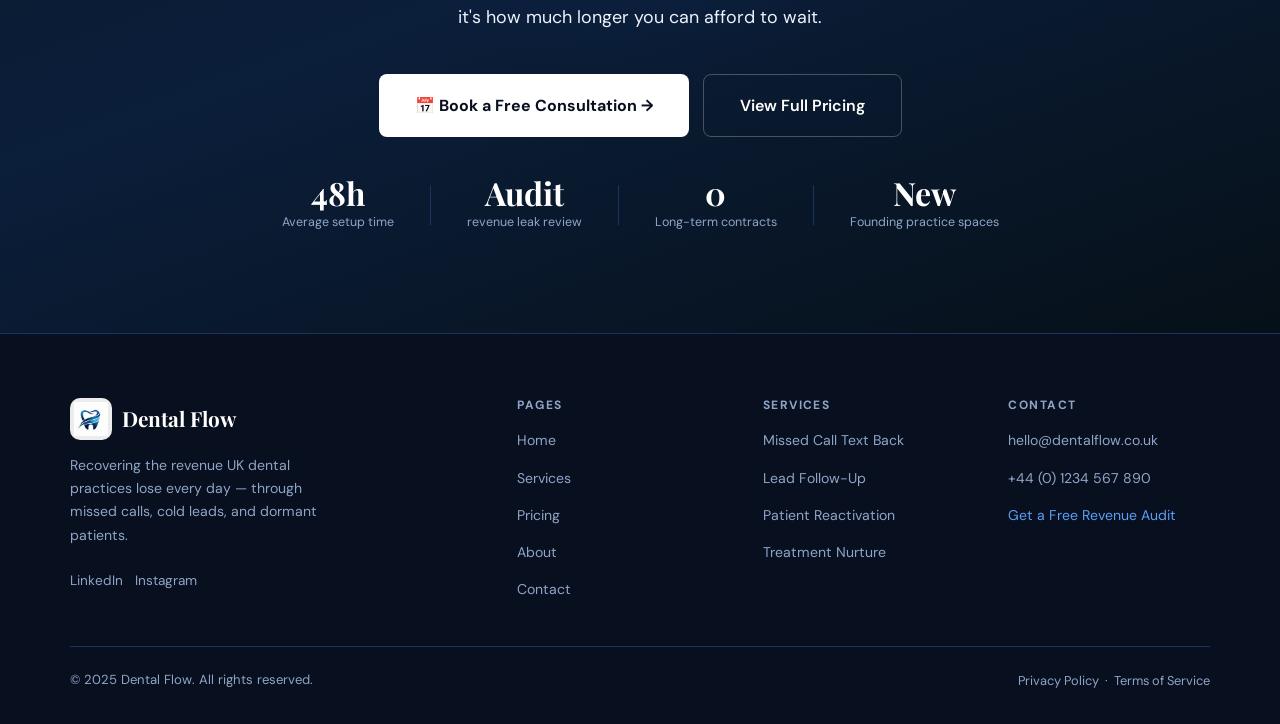
==== commit 6319f667: "Update index.html" ====
--- a/index.html
+++ b/index.html
@@ -956,7 +956,7 @@
 
     <!-- Pricing footnote -->
     <p style="text-align:center;font-size:.85rem;margin-top:24px;opacity:.65">
-      The 30% setup discount is available for a limited time and may be withdrawn without notice. Monthly retainer begins after setup.
+      The 50% setup discount is available for the first 5 clinics this and may be withdrawn without notice. Monthly retainer begins after setup.
     </p>
   </div>
 </section>
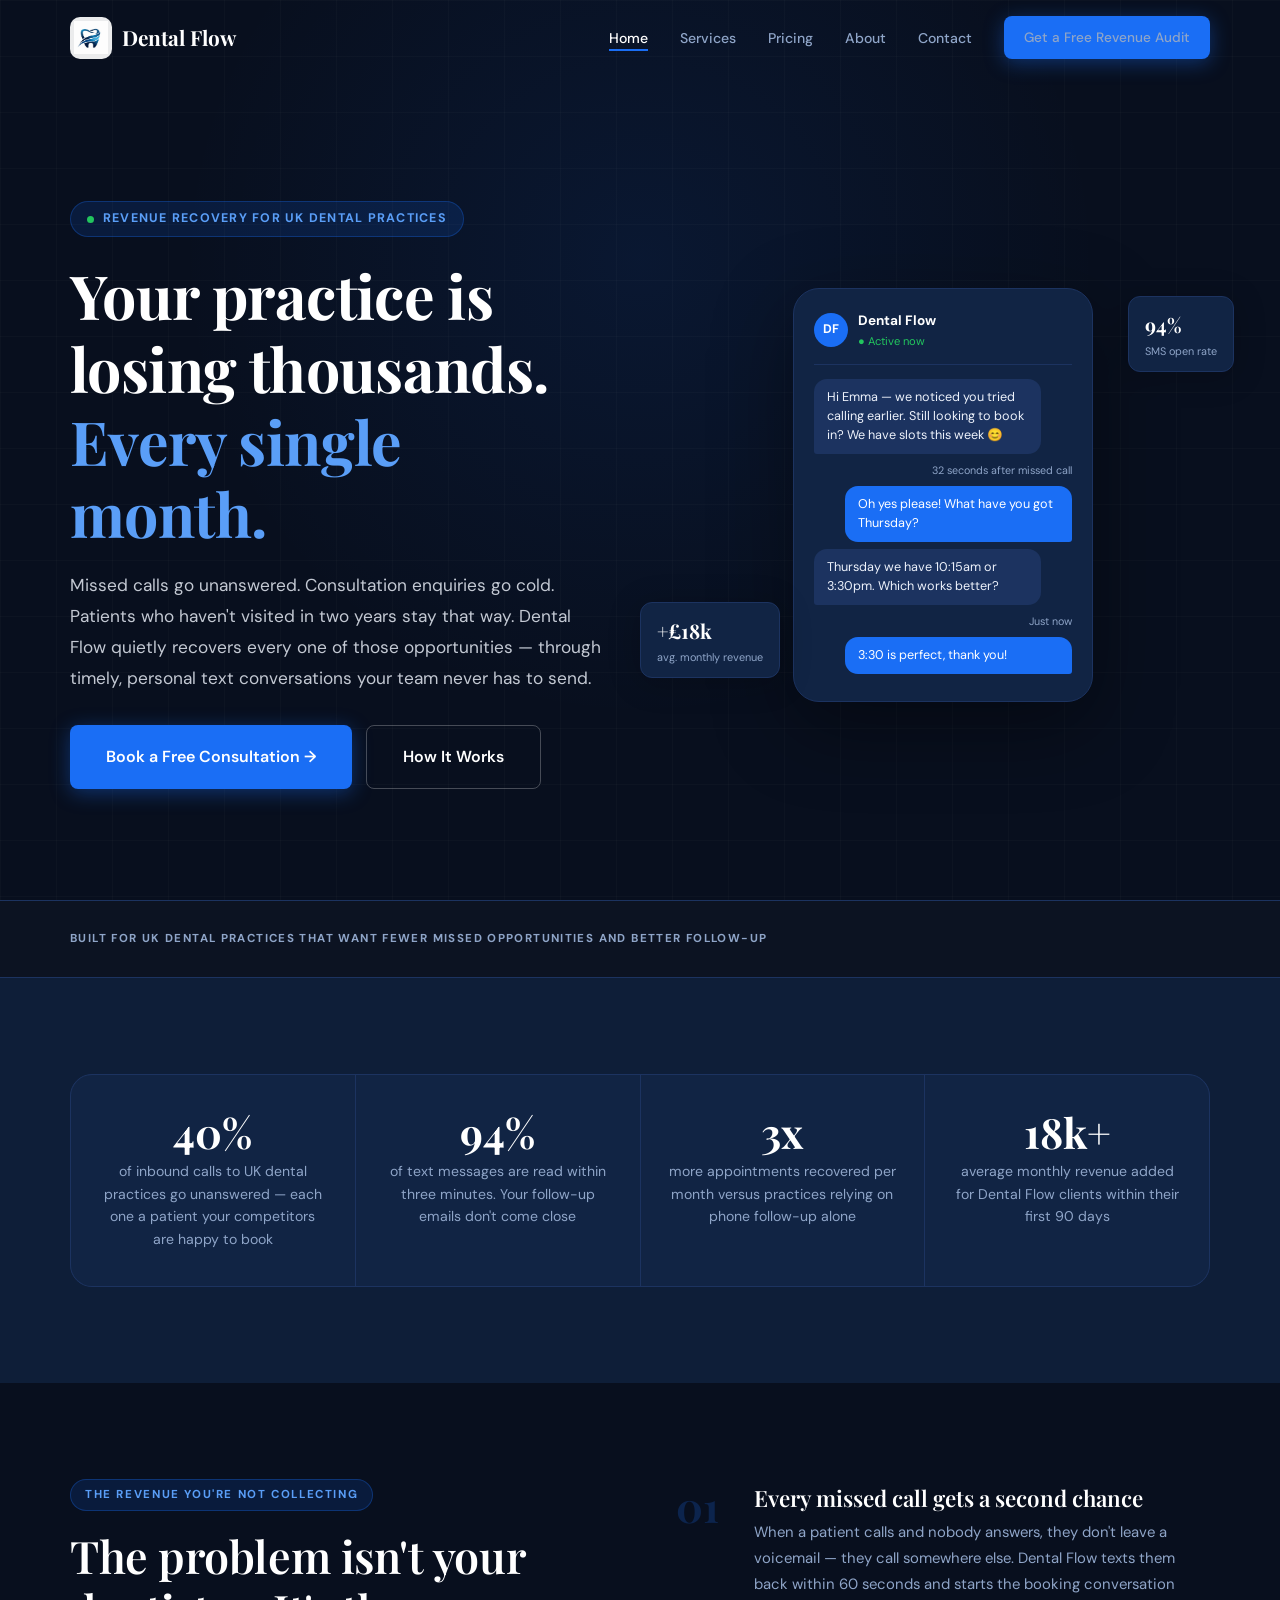
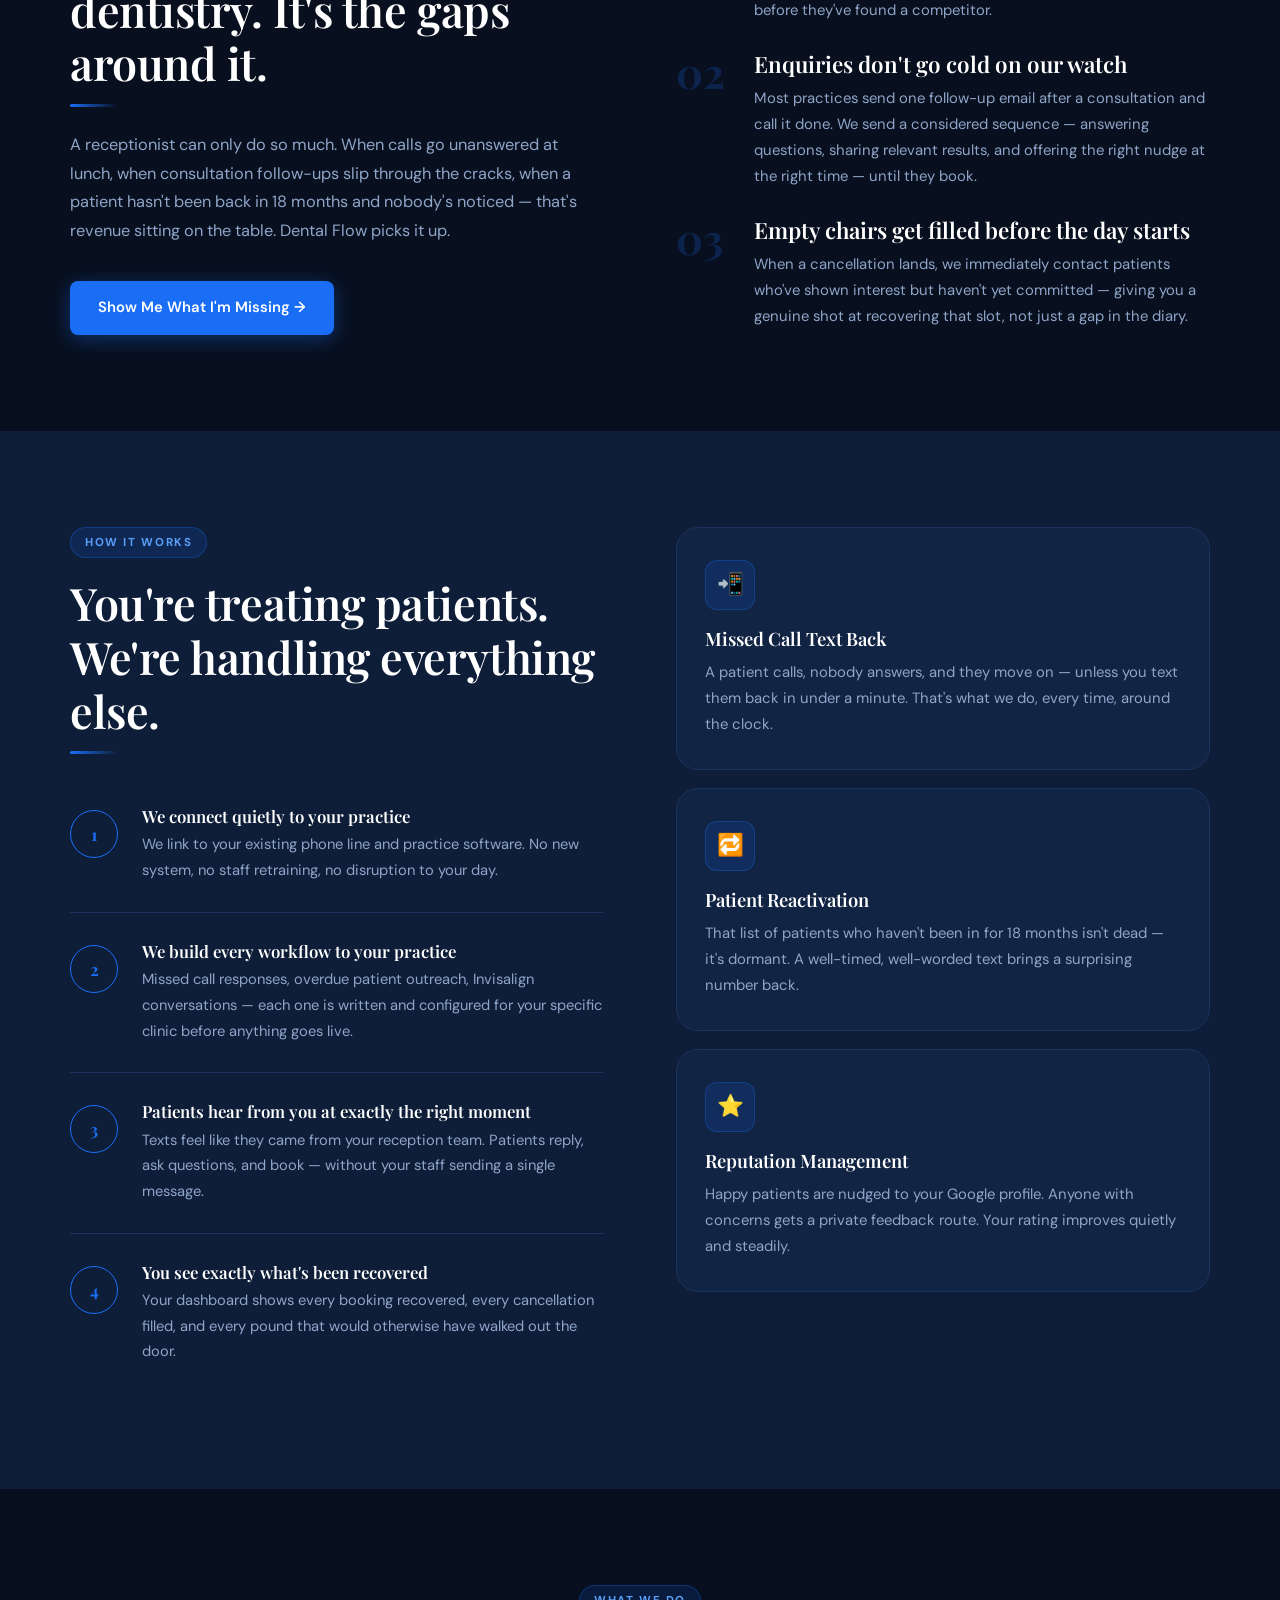
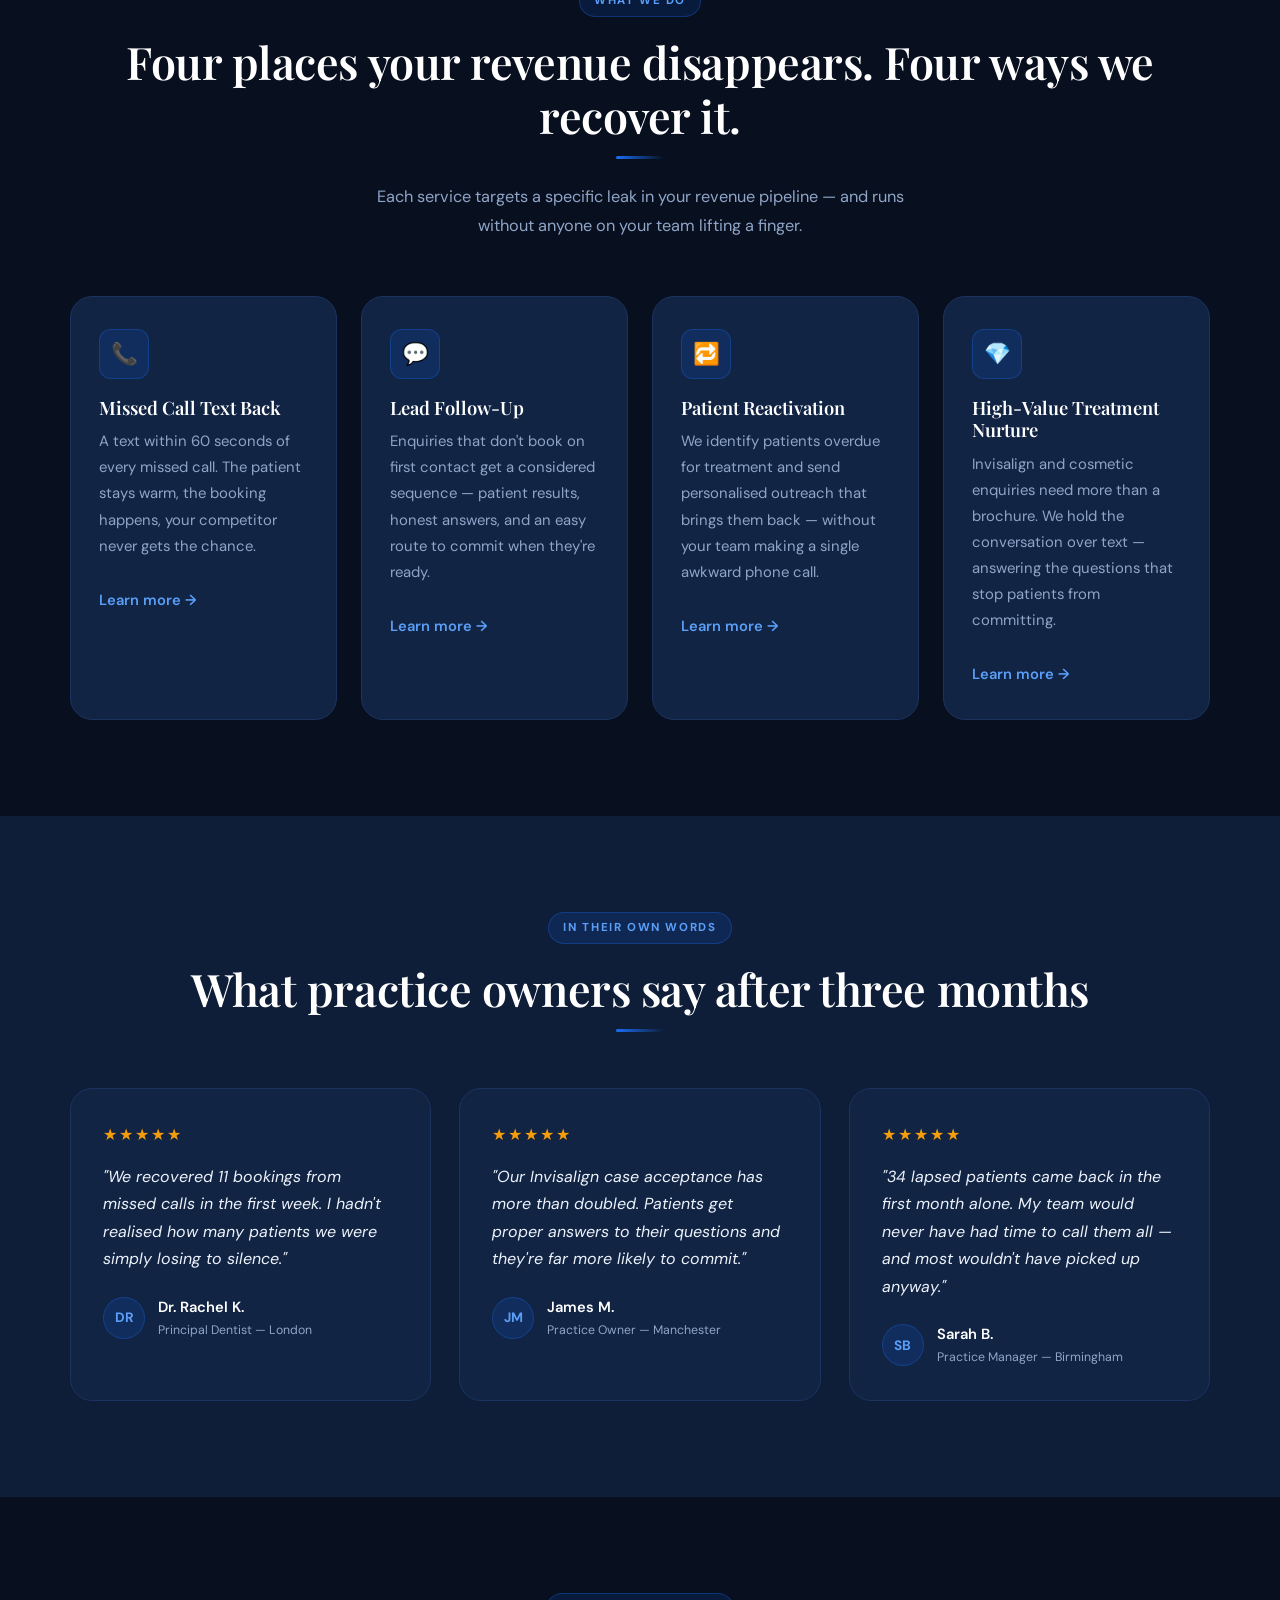
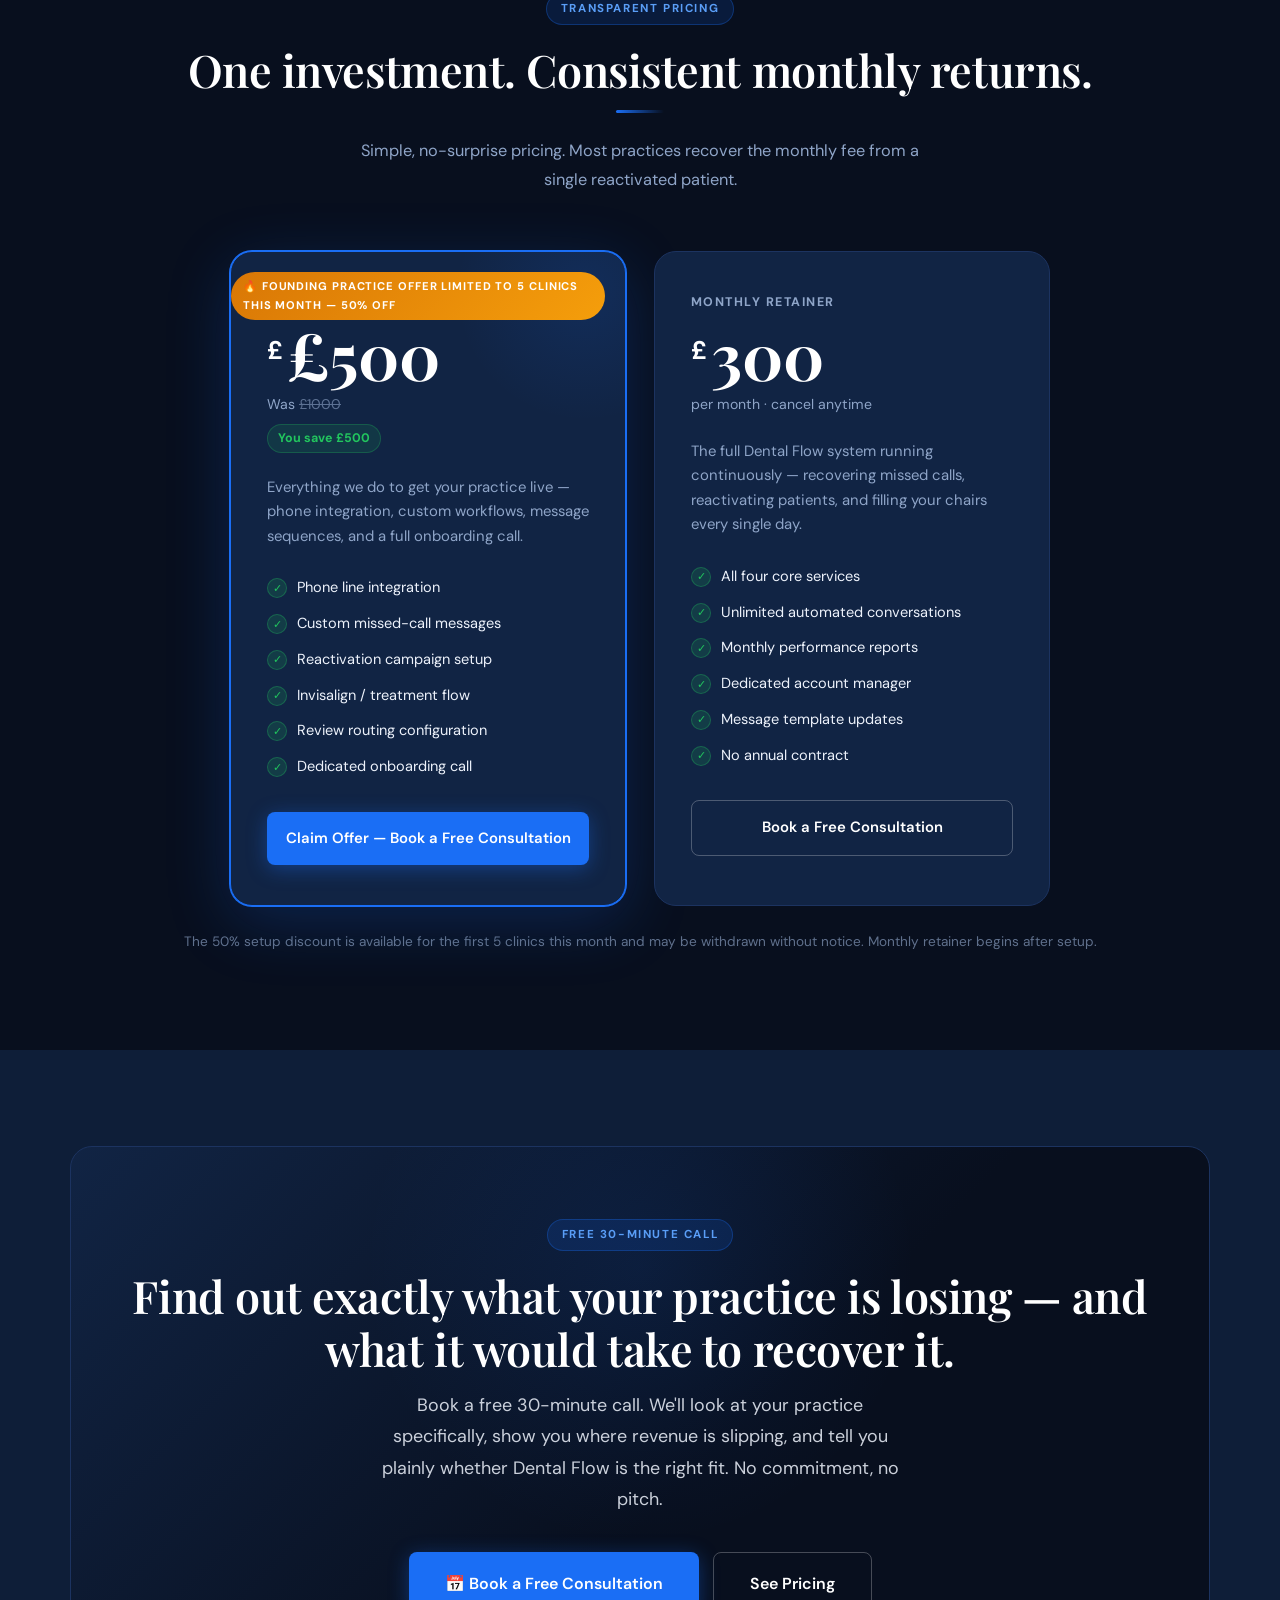
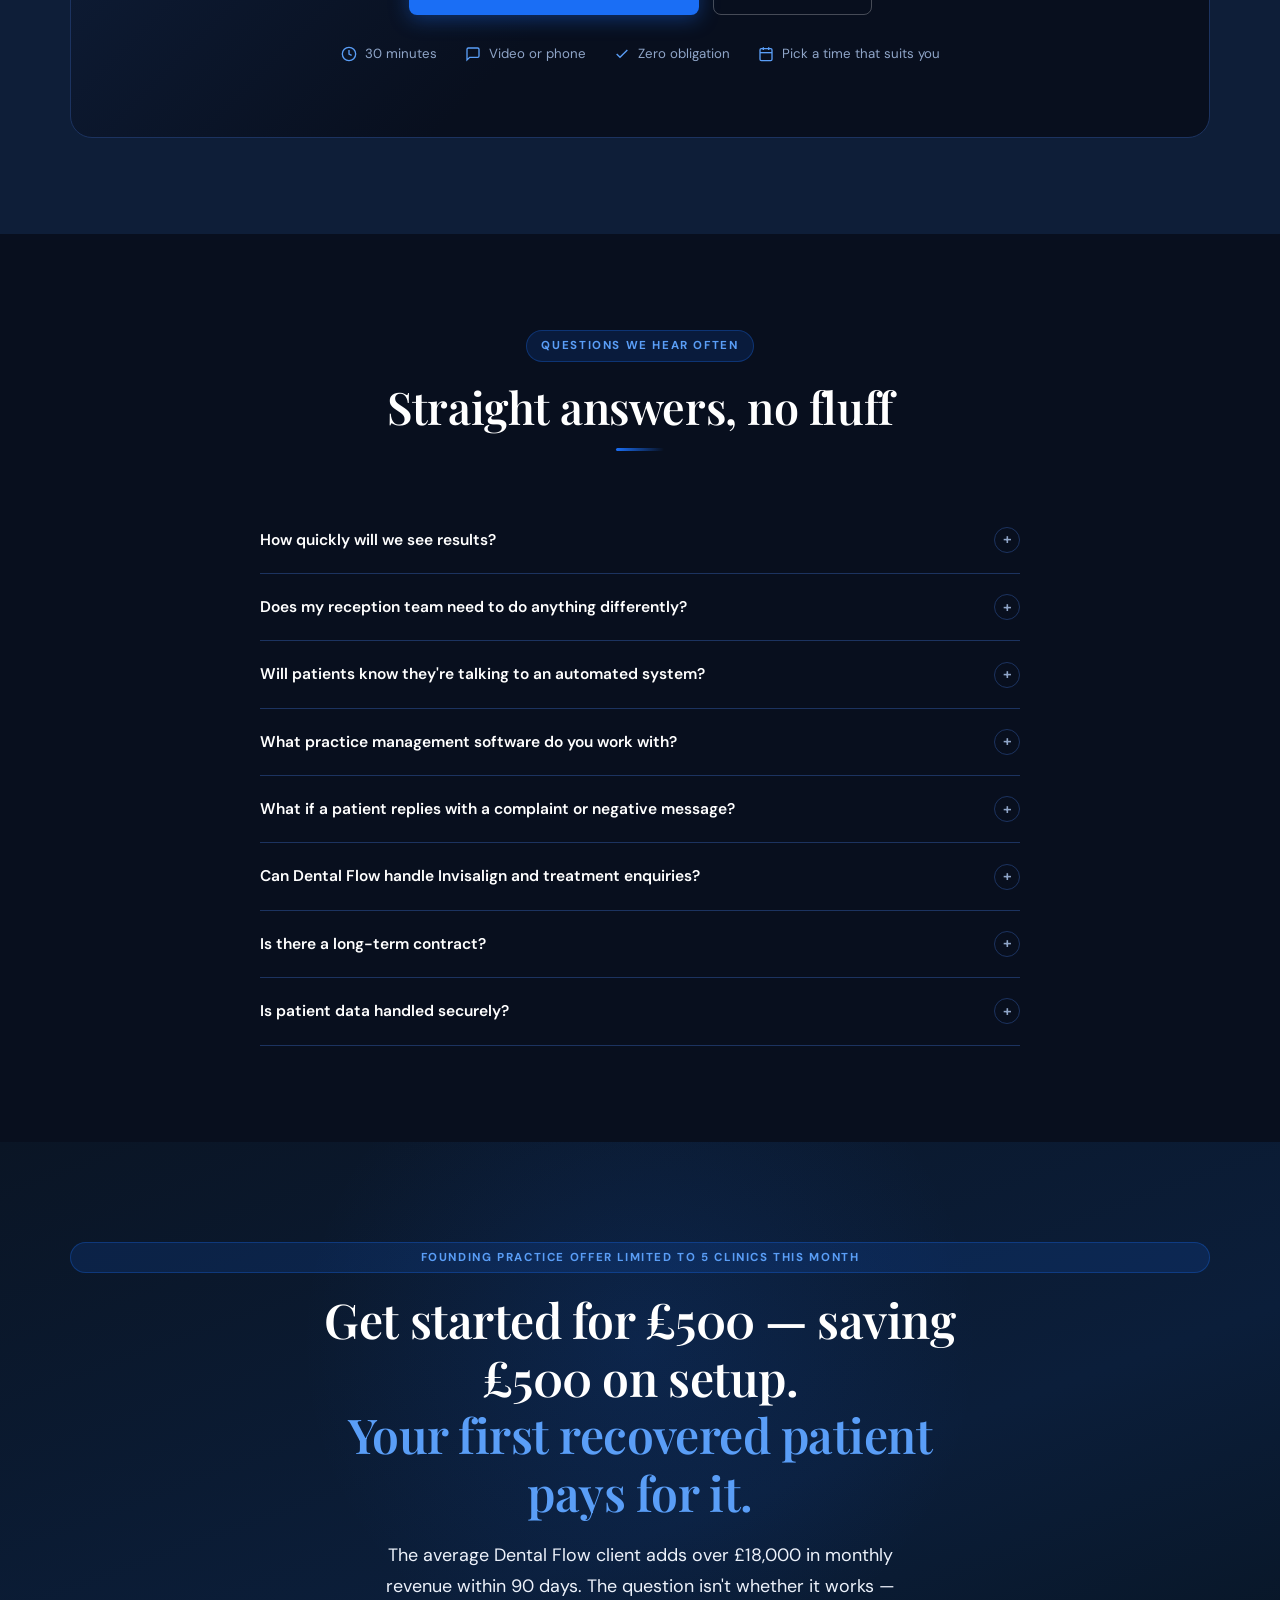
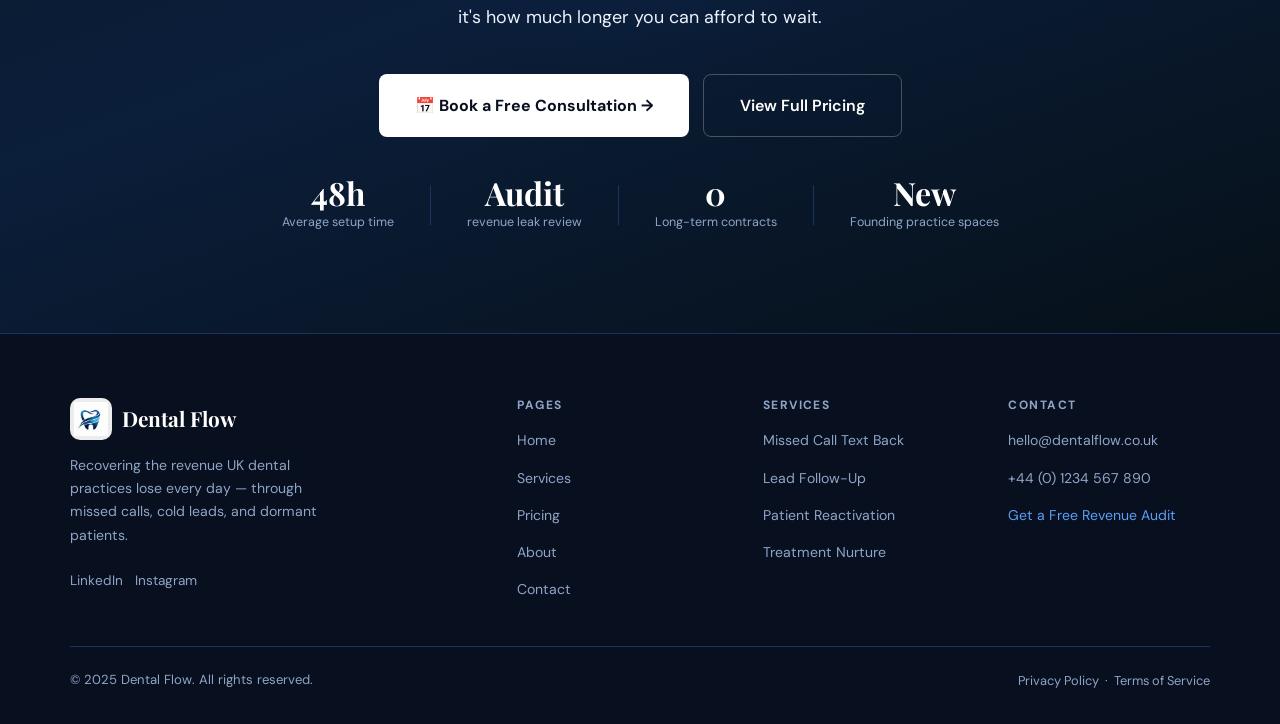
==== commit bd7a29e2: "Update index.html" ====
--- a/index.html
+++ b/index.html
@@ -956,7 +956,7 @@
 
     <!-- Pricing footnote -->
     <p style="text-align:center;font-size:.85rem;margin-top:24px;opacity:.65">
-      The 50% setup discount is available for the first 5 clinics this and may be withdrawn without notice. Monthly retainer begins after setup.
+      The 50% setup discount is available for the first 5 clinics this month and may be withdrawn without notice. Monthly retainer begins after setup.
     </p>
   </div>
 </section>
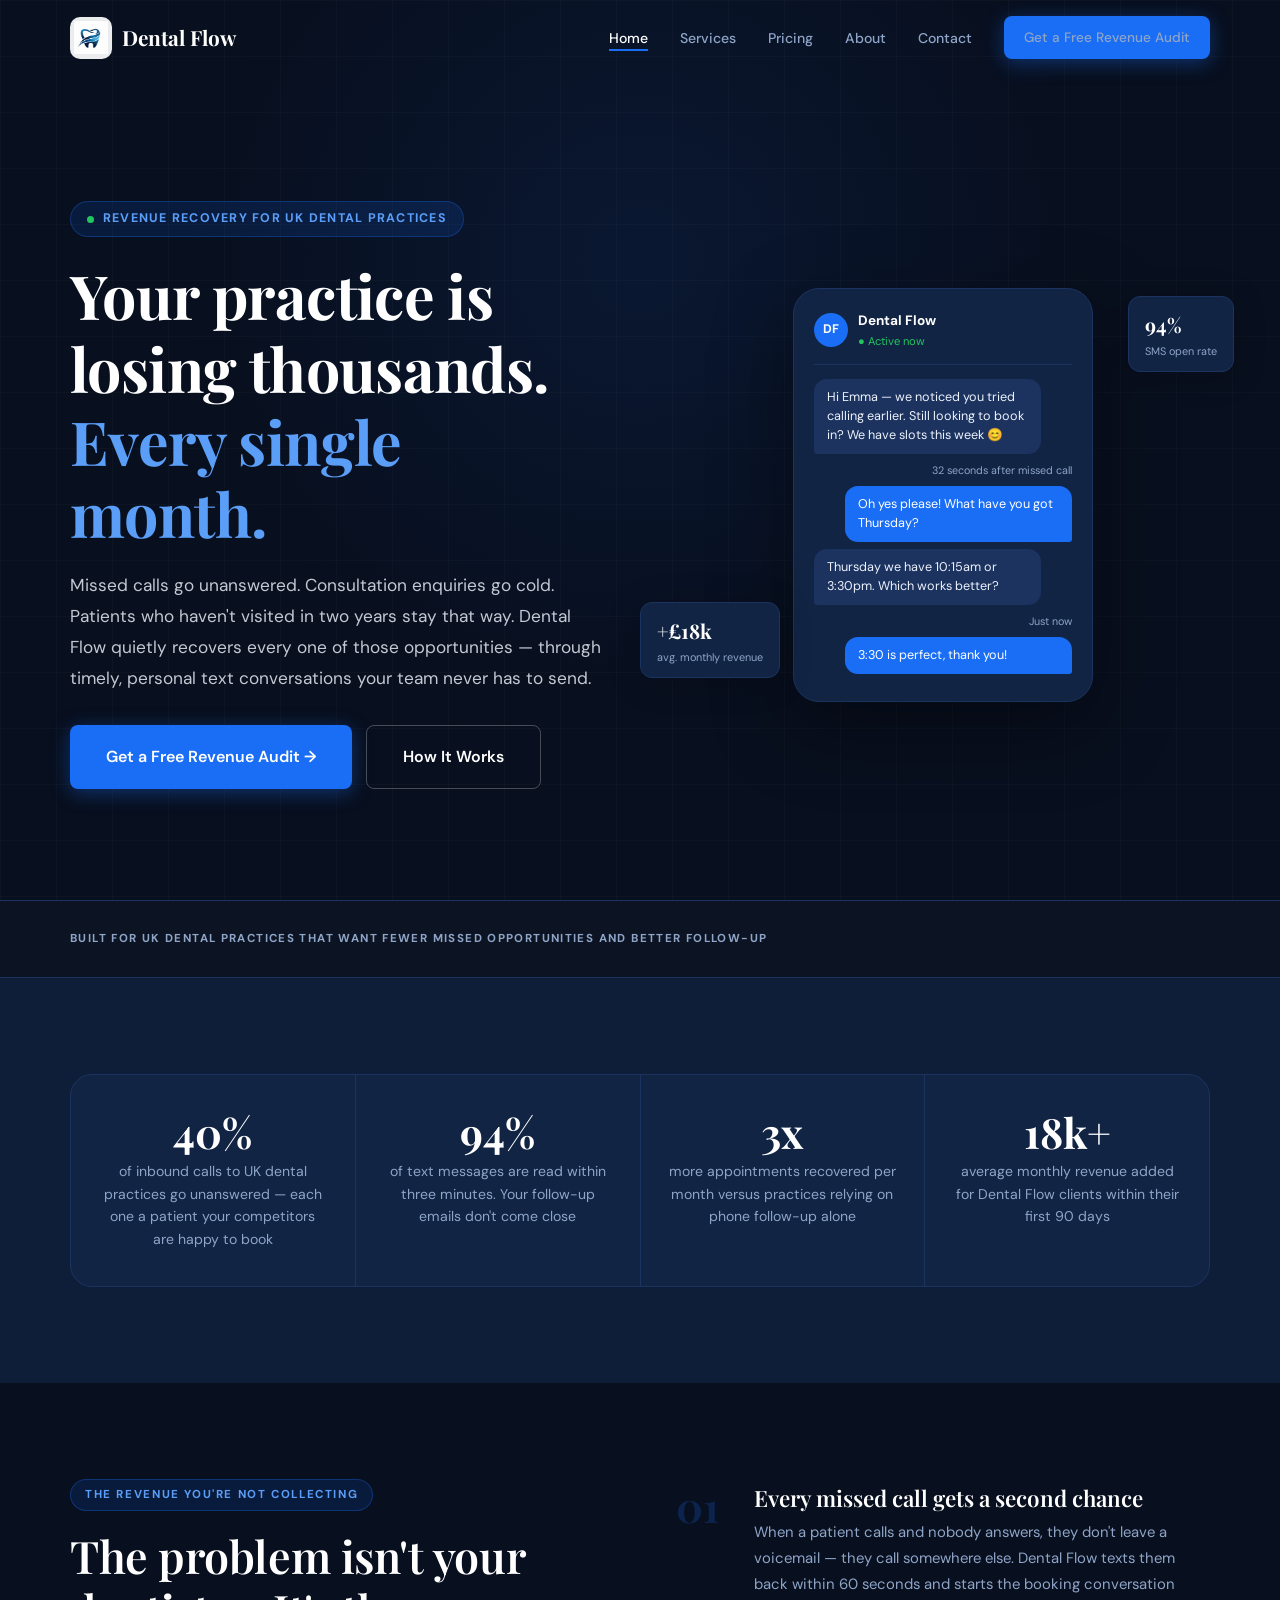
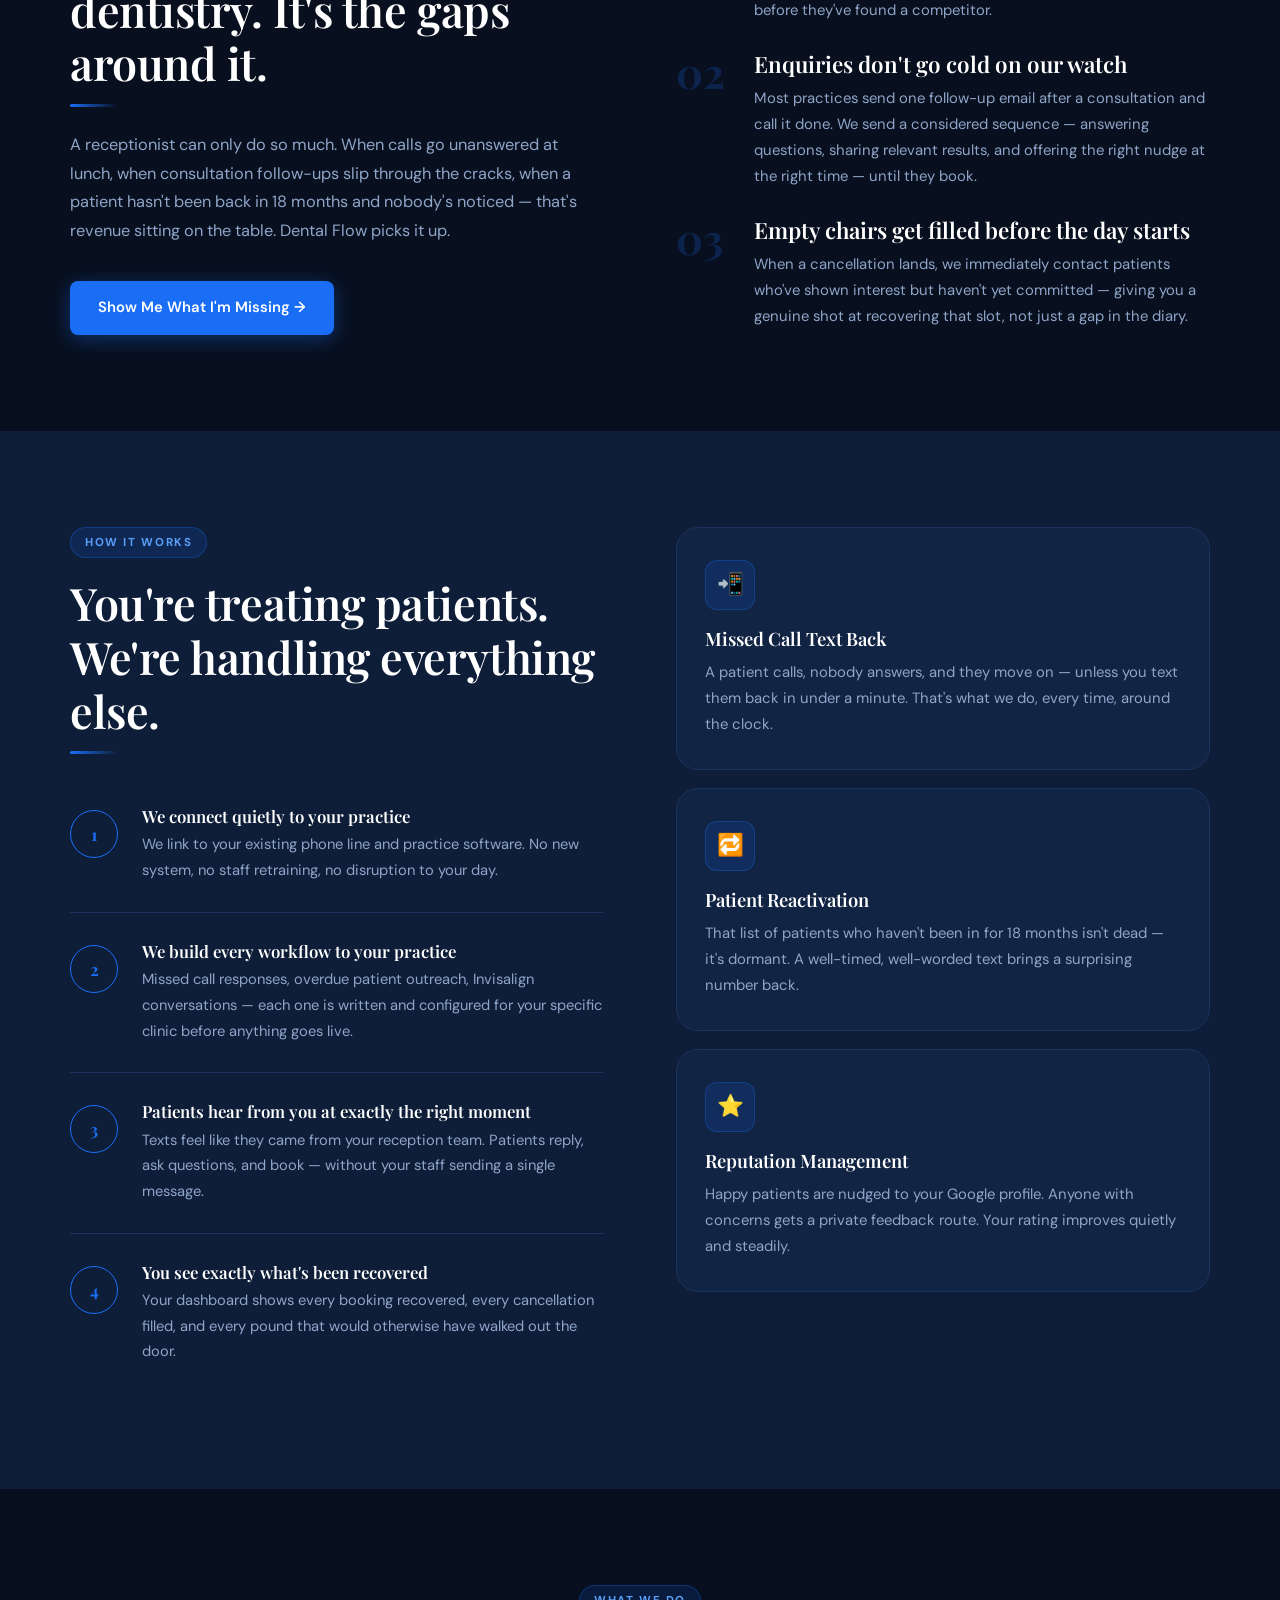
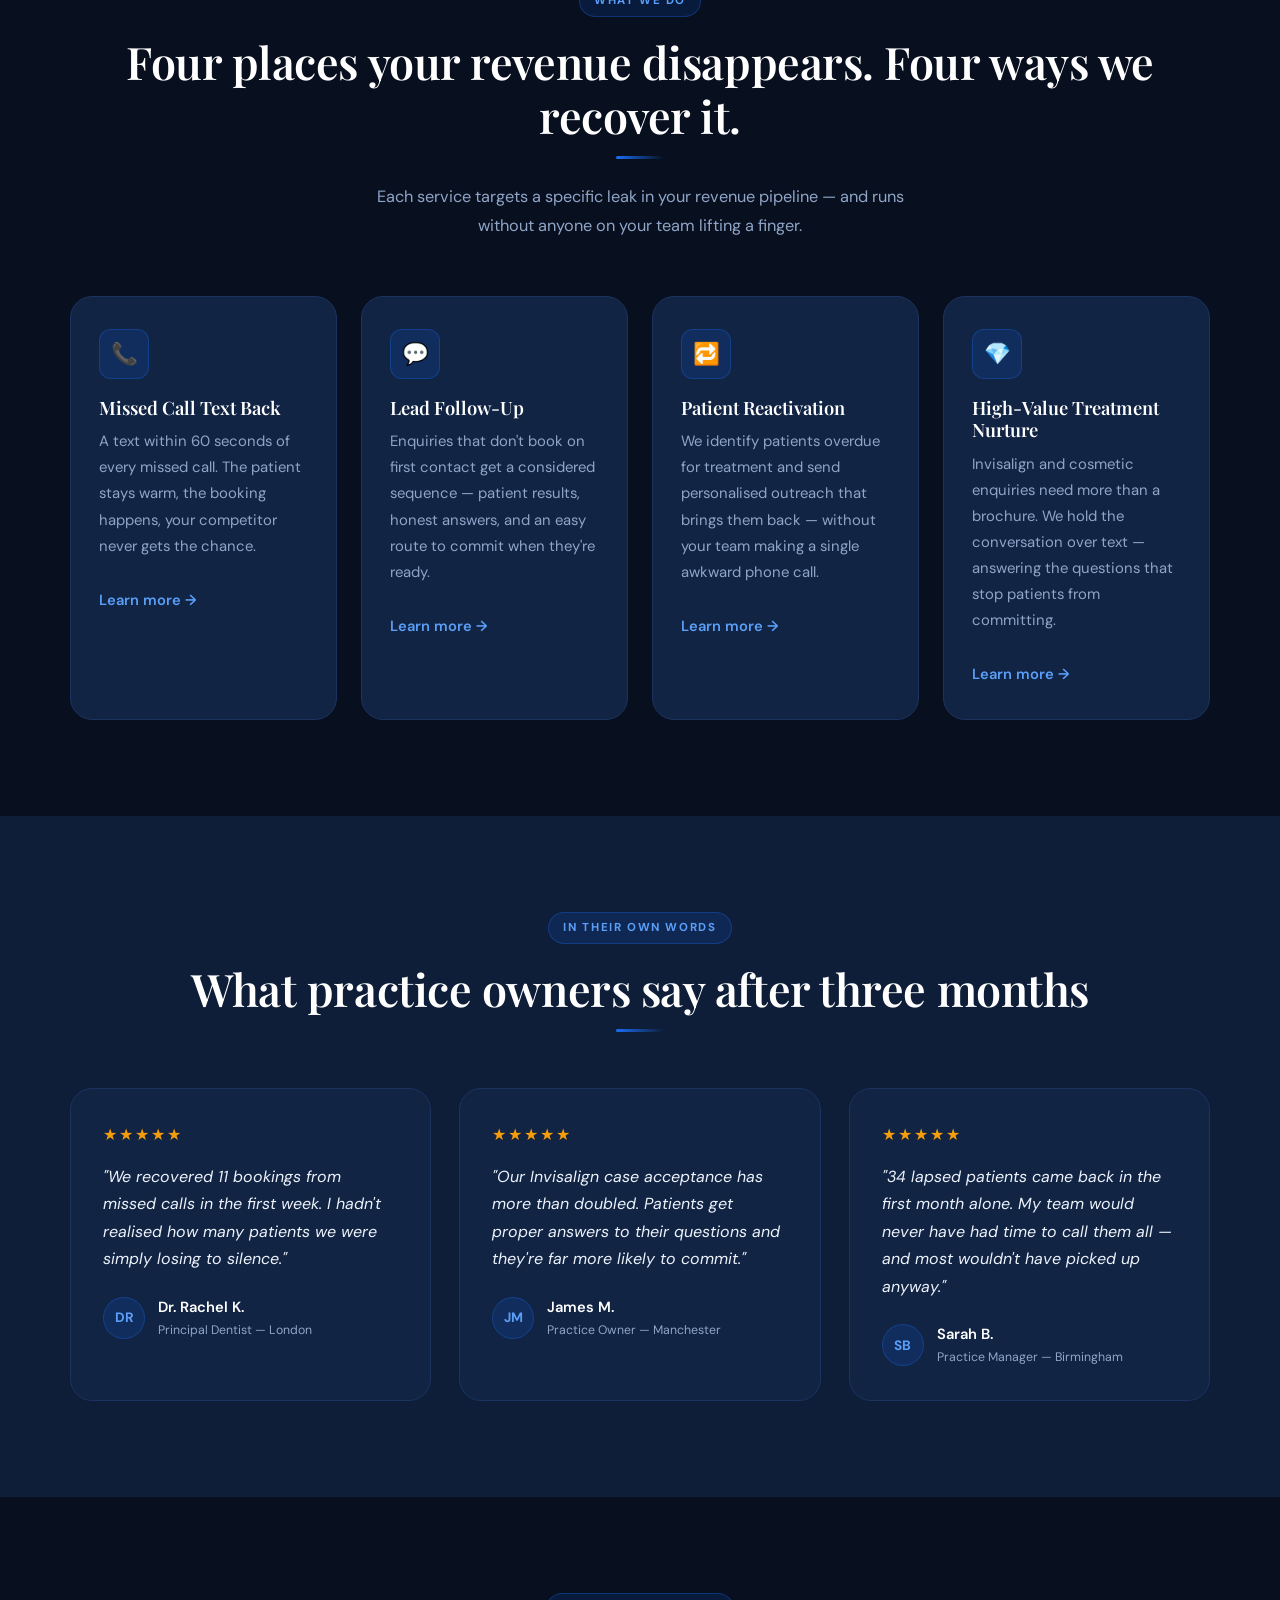
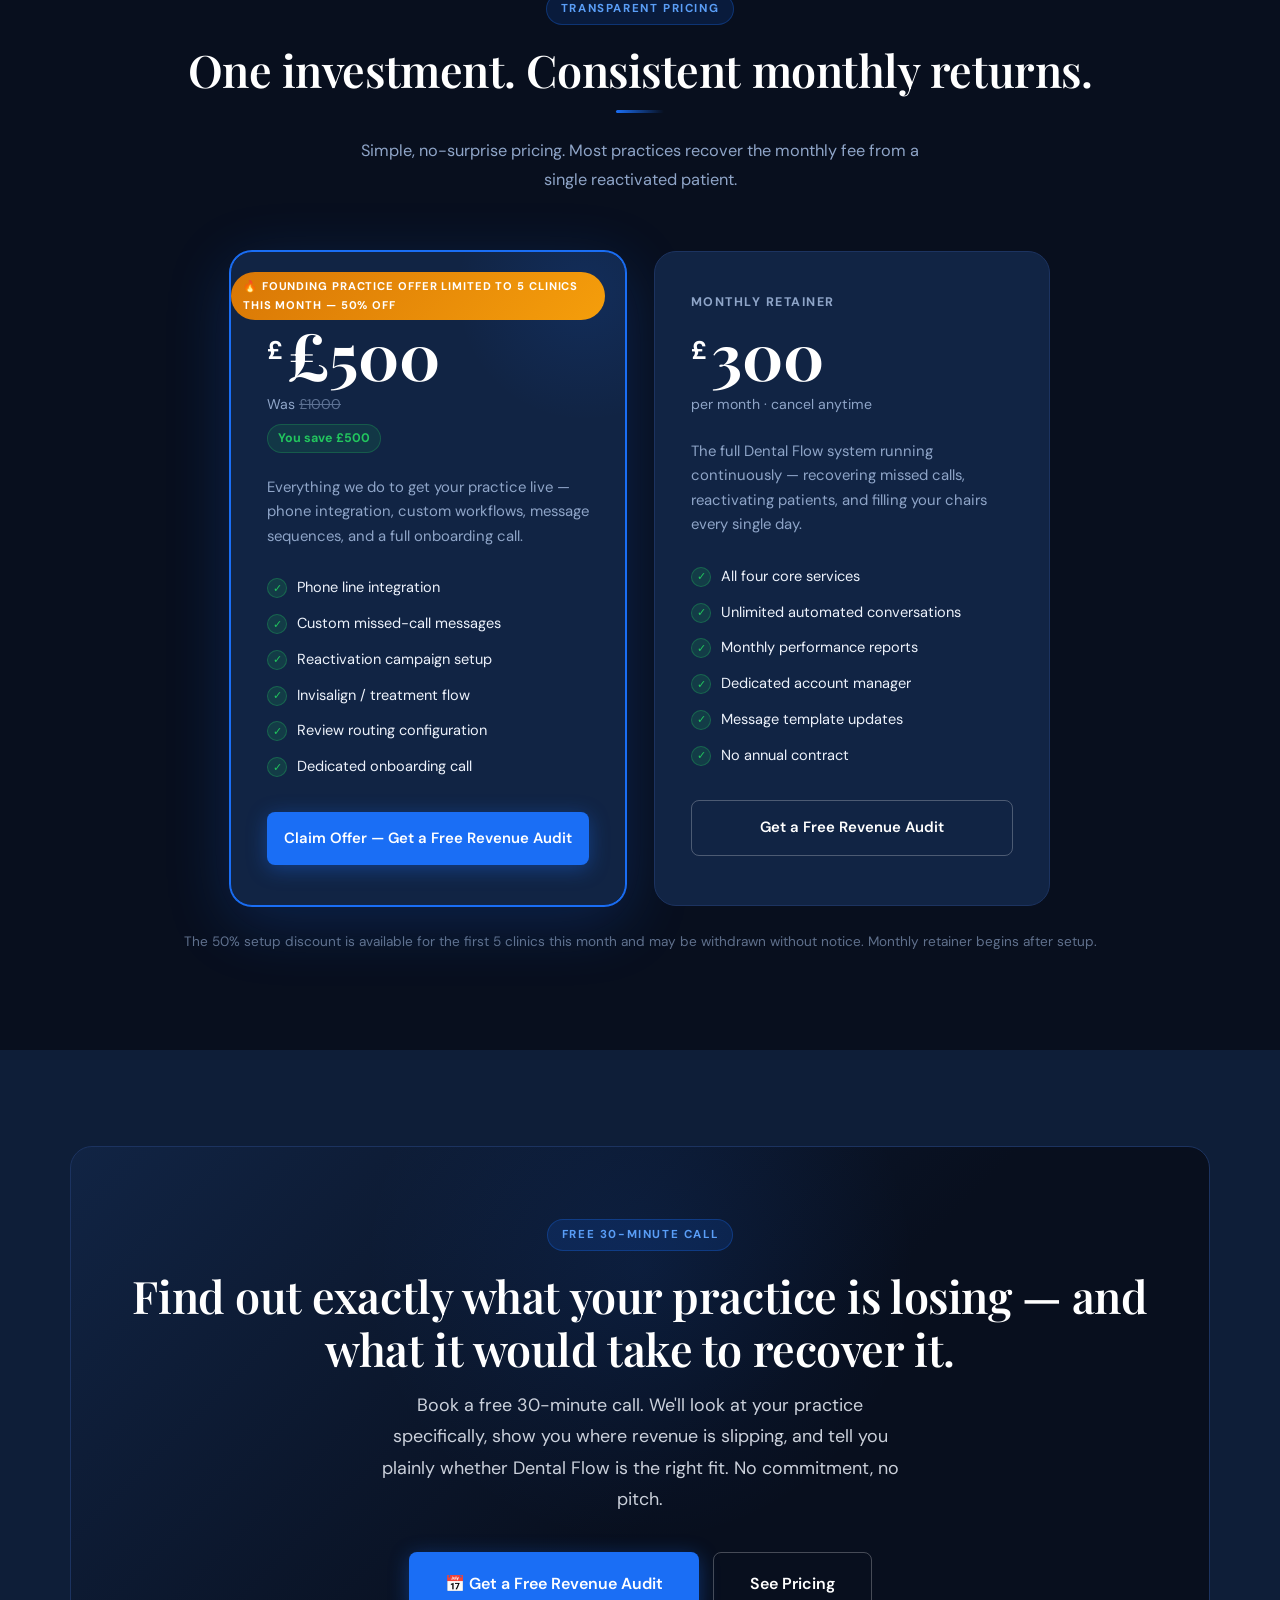
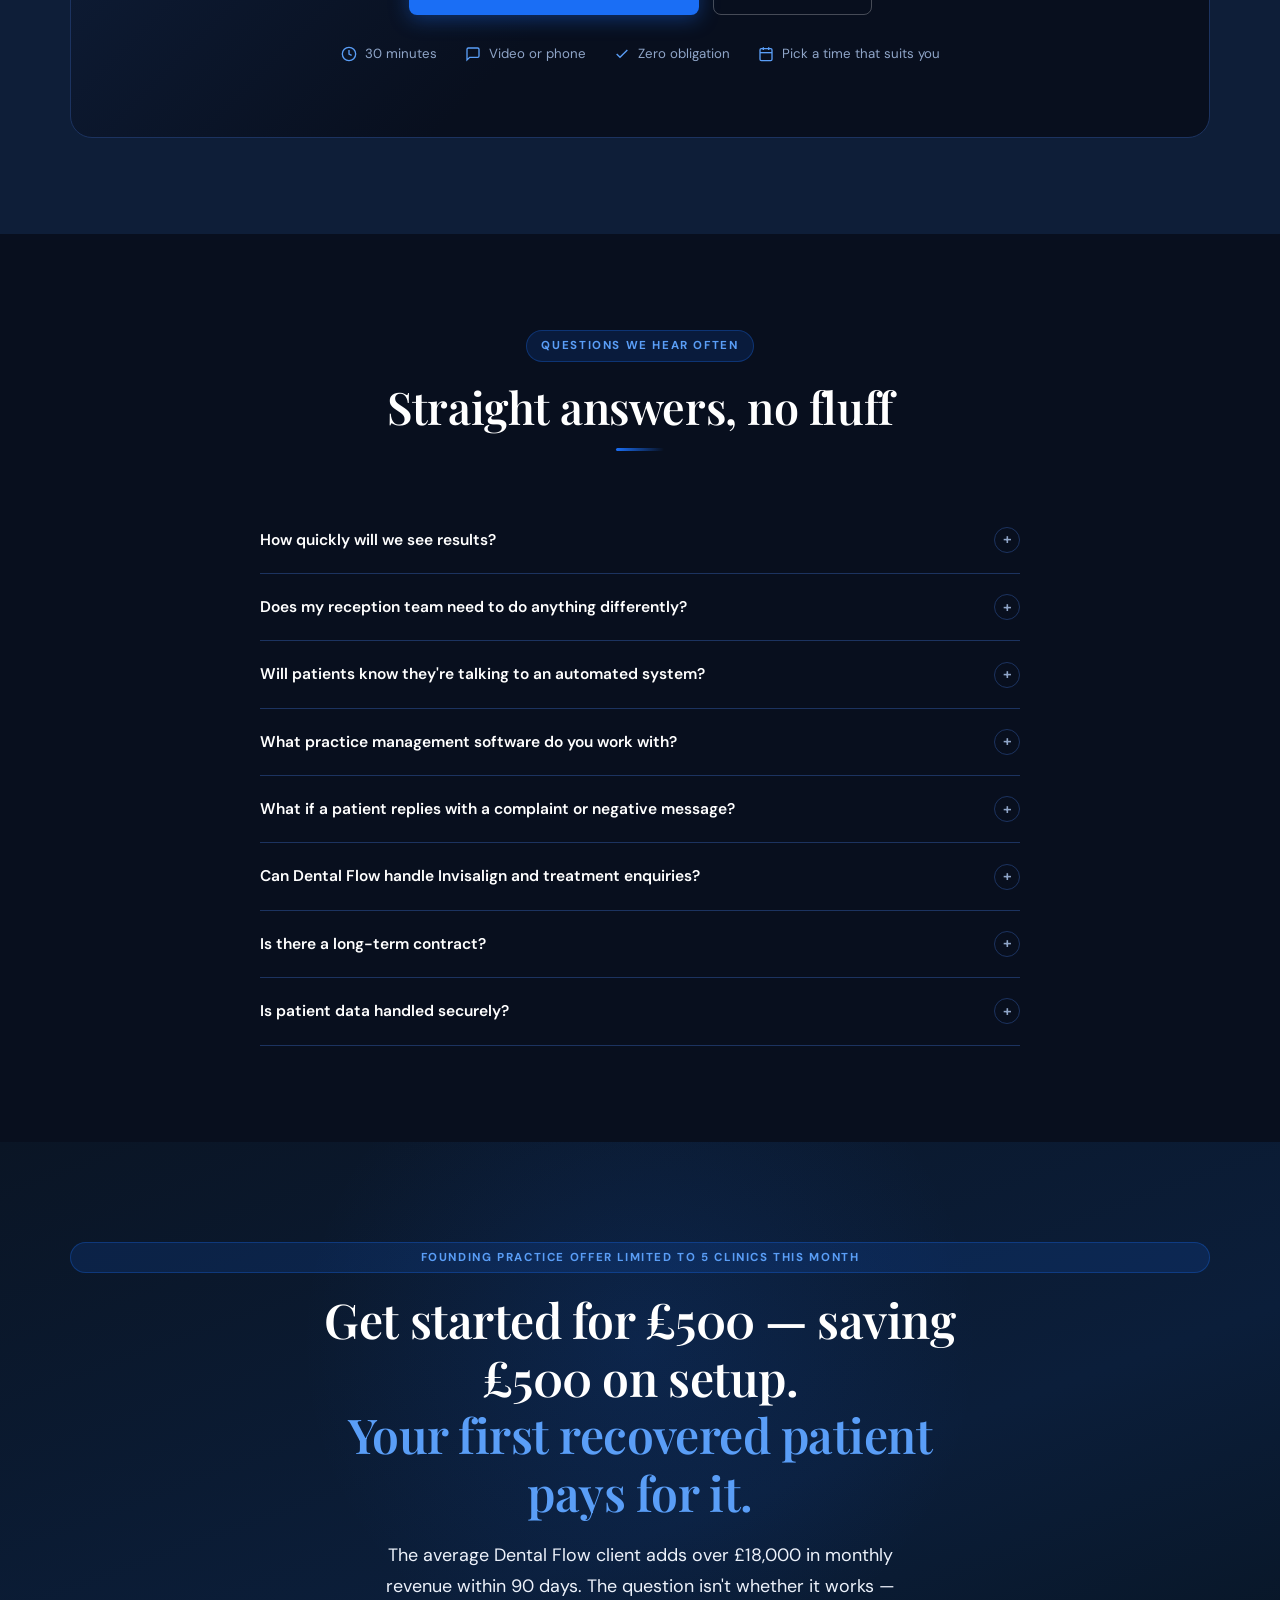
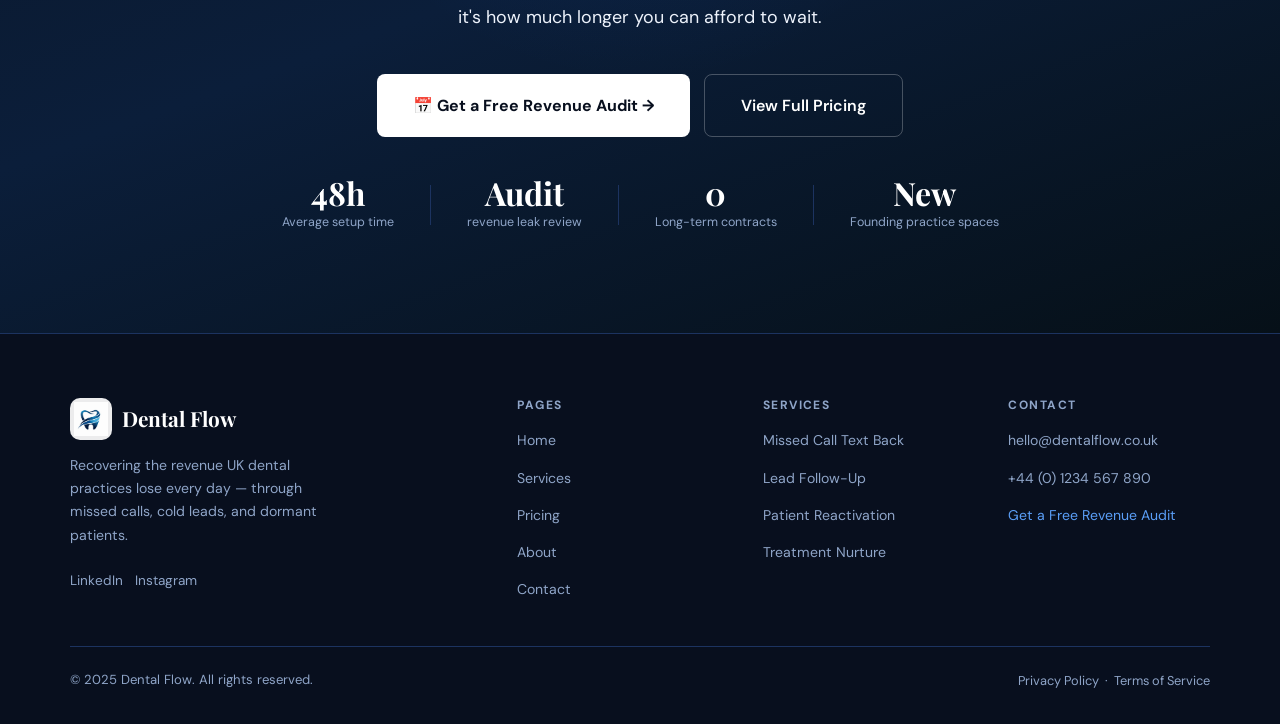
==== commit 8563b9ec: "Update index.html" ====
--- a/index.html
+++ b/index.html
@@ -606,7 +606,7 @@
       <div class="hero-cta">
         <a href="https://calendly.com/ayaankhanmu/30min" target="_blank" rel="noopener"
            class="btn btn-primary btn-lg">
-          Book a Free Consultation →
+          Get a Free Revenue Audit →
         </a>
         <a href="services.html" class="btn btn-outline btn-lg">How It Works</a>
       </div>
@@ -925,7 +925,7 @@
         </div>
         <a href="https://calendly.com/ayaankhanmu/30min" target="_blank" rel="noopener"
            class="btn btn-primary" style="width:100%;justify-content:center">
-          Claim Offer — Book a Free Consultation
+          Claim Offer — Get a Free Revenue Audit
         </a>
       </div>
 
@@ -948,7 +948,7 @@
         </div>
         <a href="https://calendly.com/ayaankhanmu/30min" target="_blank" rel="noopener"
            class="btn btn-outline" style="width:100%;justify-content:center">
-          Book a Free Consultation
+          Get a Free Revenue Audit
         </a>
       </div>
 
@@ -975,7 +975,7 @@
       <div class="booking-cta-row">
         <a href="https://calendly.com/ayaankhanmu/30min" target="_blank" rel="noopener"
            class="btn btn-primary btn-lg">
-          📅 Book a Free Consultation
+          📅 Get a Free Revenue Audit
         </a>
         <a href="pricing.html" class="btn btn-outline btn-lg">See Pricing</a>
       </div>
@@ -1114,7 +1114,7 @@
     <div style="display:flex;gap:14px;justify-content:center;flex-wrap:wrap" data-animate data-delay="2">
       <a href="https://calendly.com/ayaankhanmu/30min" target="_blank" rel="noopener"
          class="btn btn-white btn-lg">
-        📅 Book a Free Consultation →
+        📅 Get a Free Revenue Audit →
       </a>
       <a href="pricing.html" class="btn btn-outline btn-lg">View Full Pricing</a>
     </div>
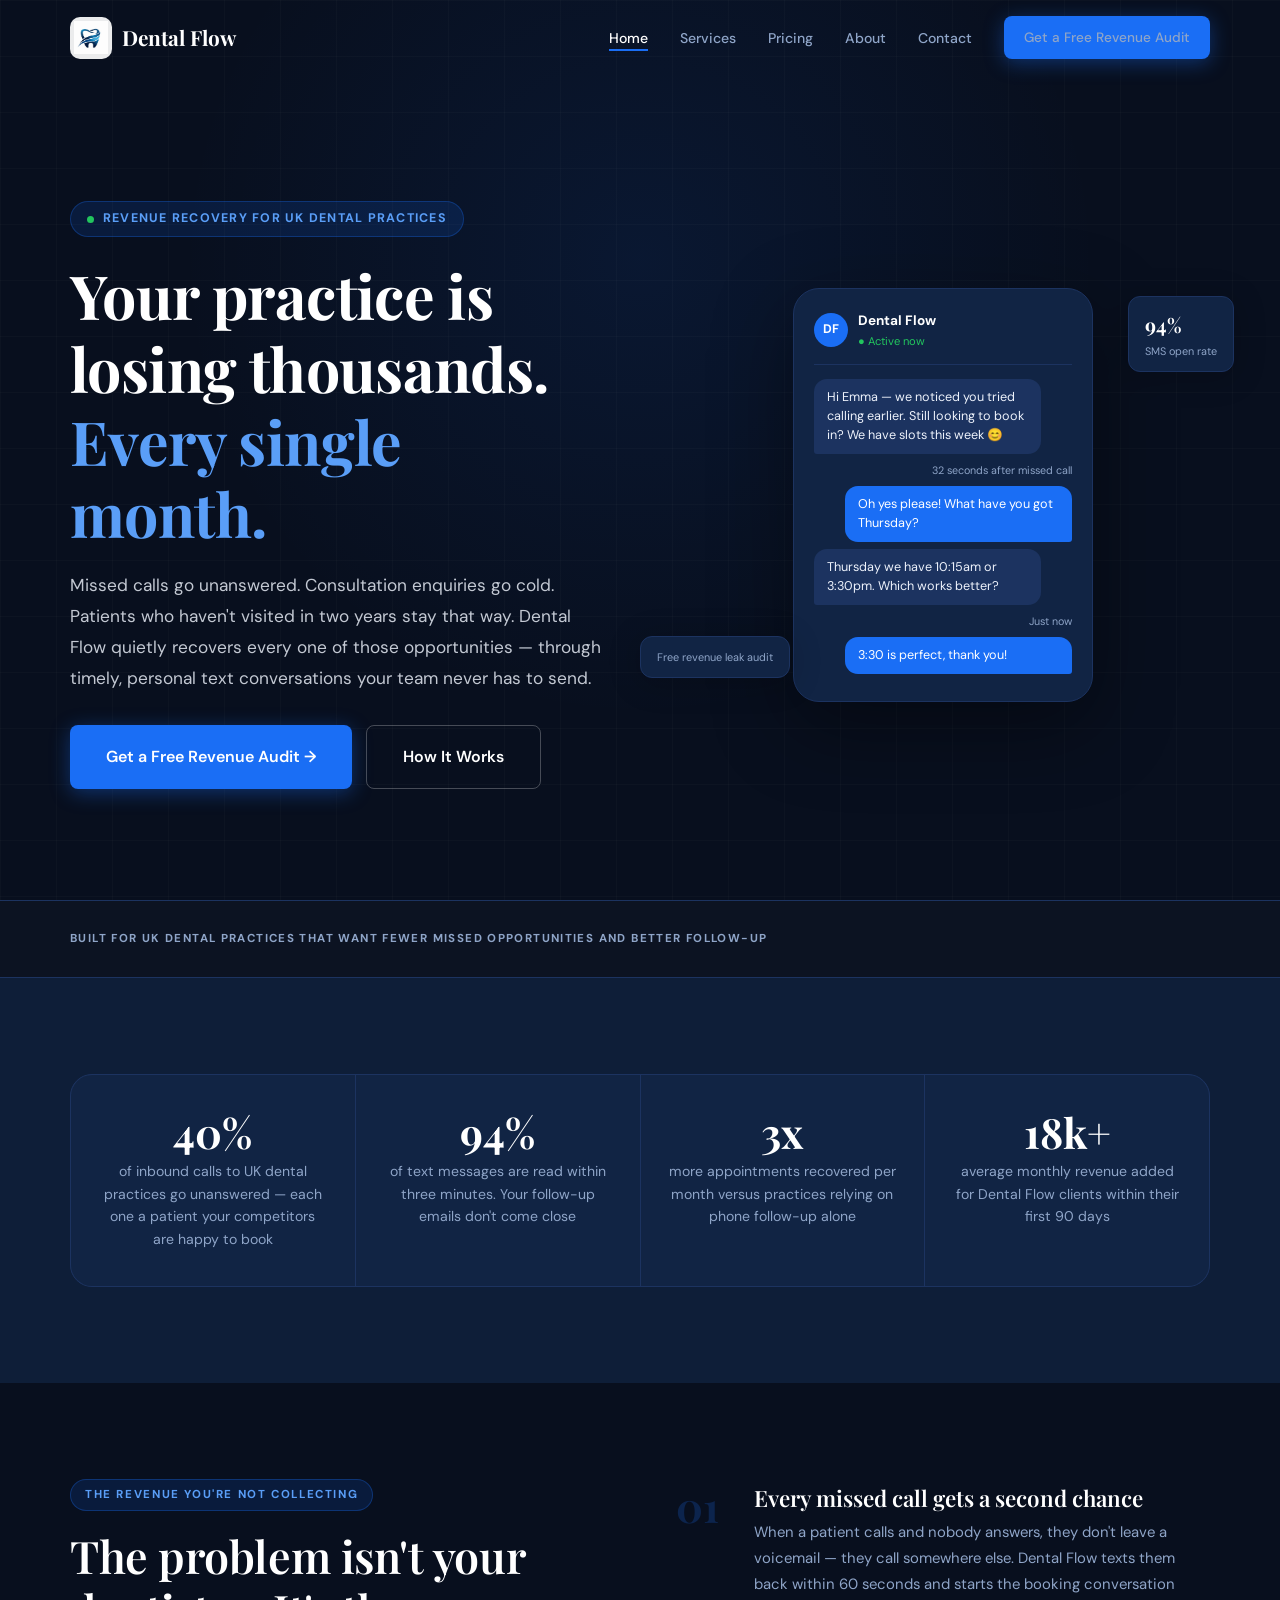
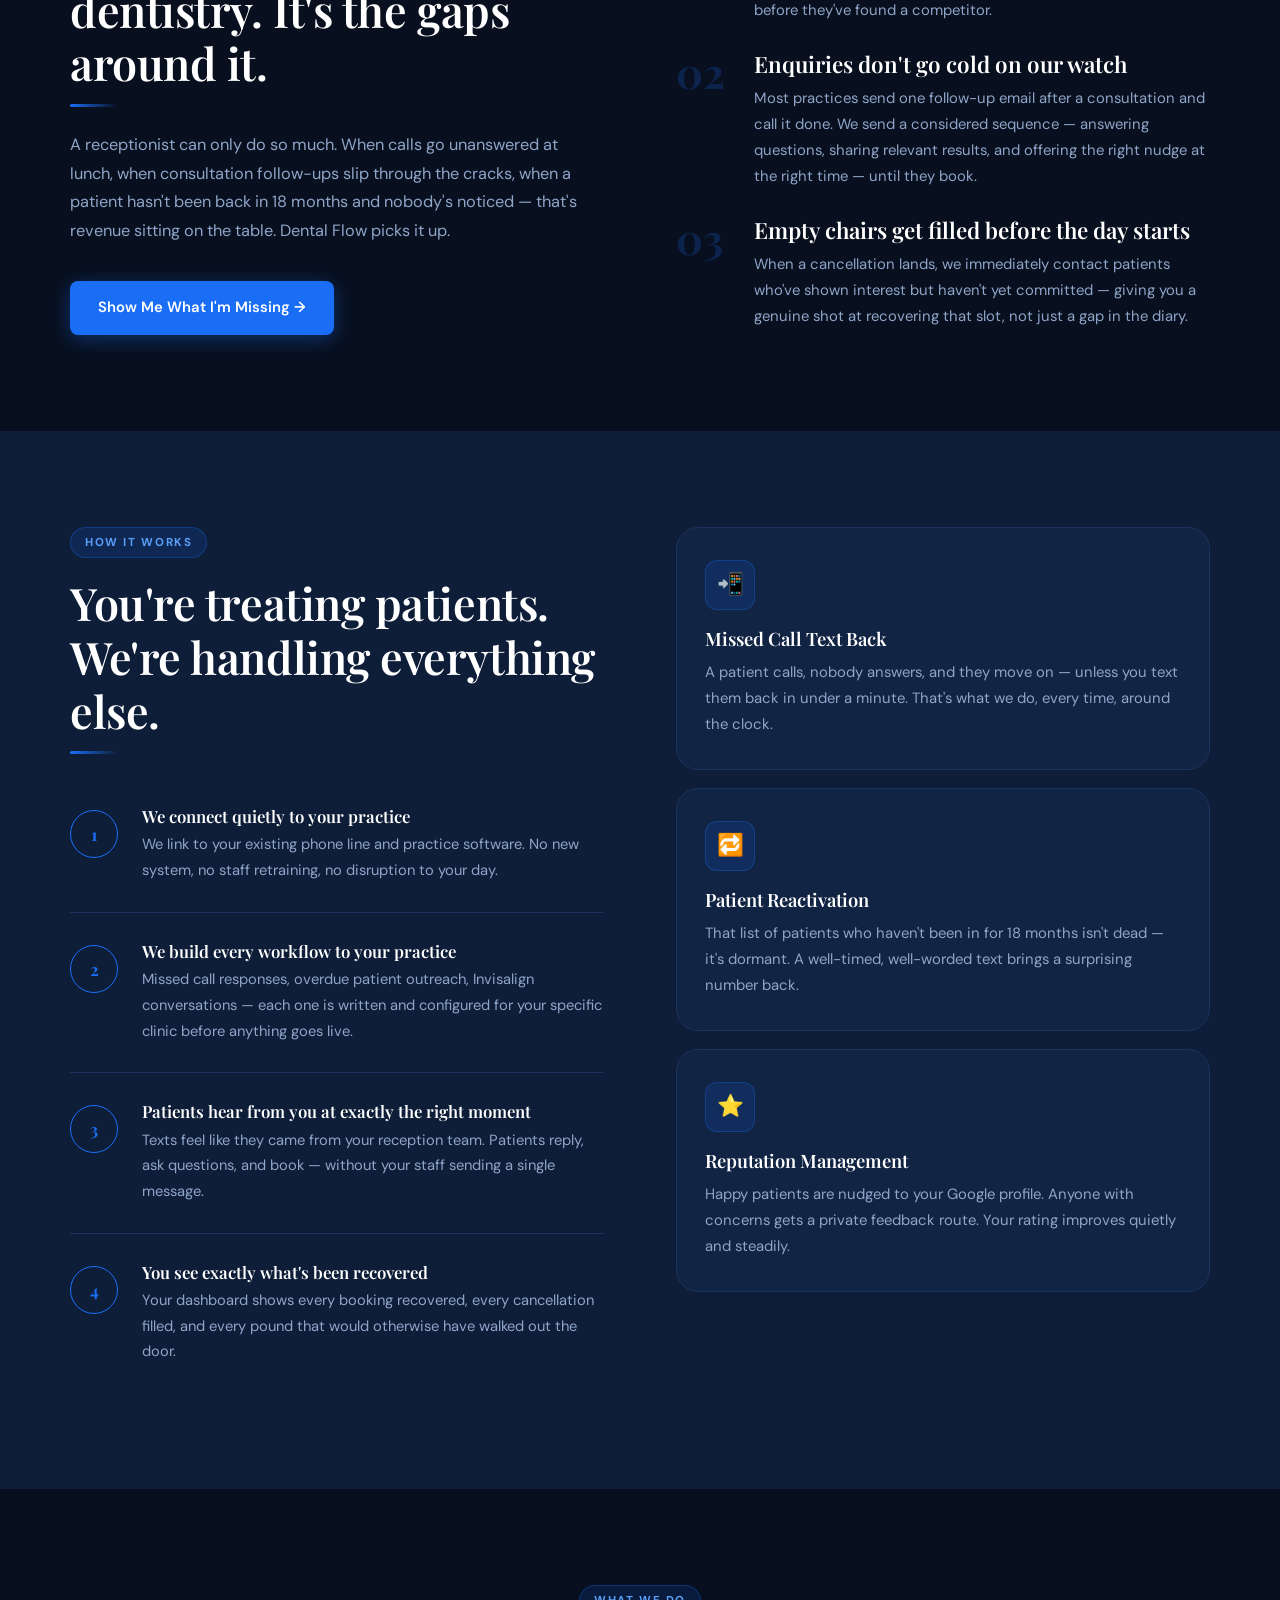
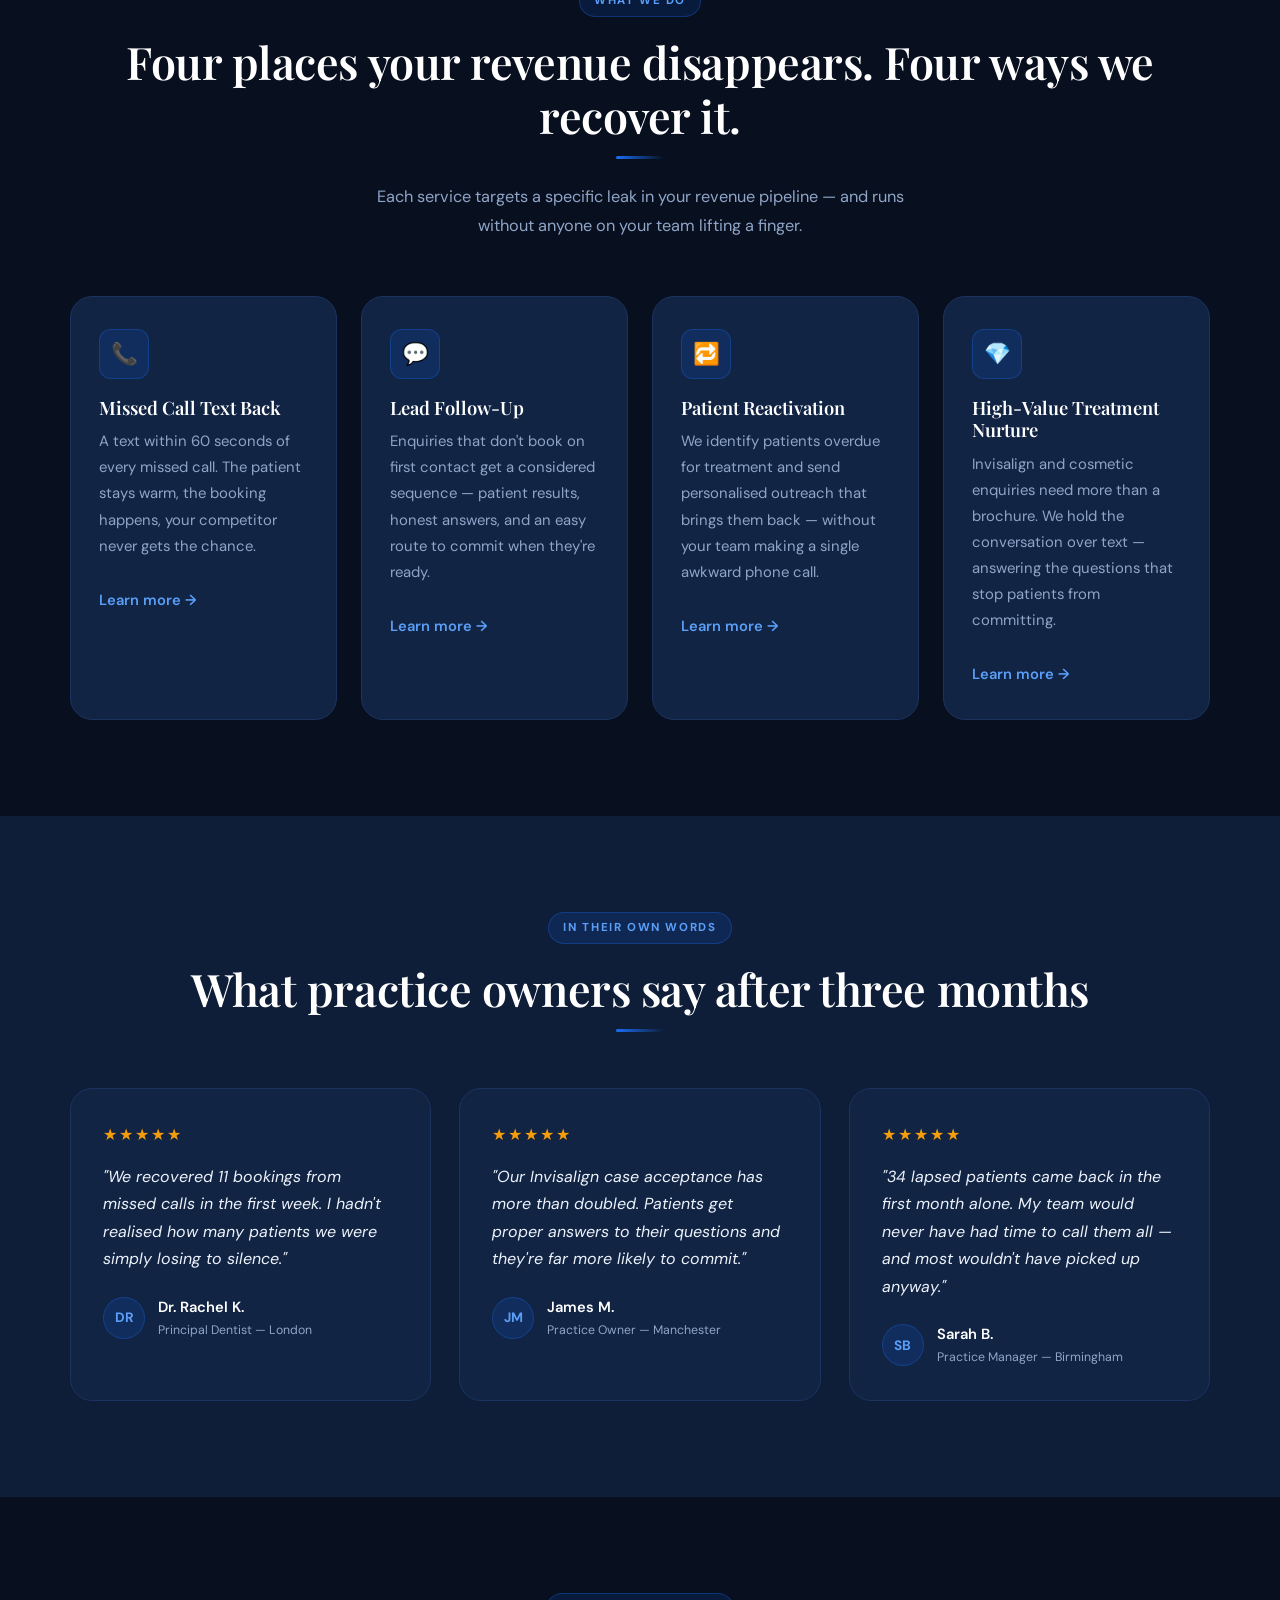
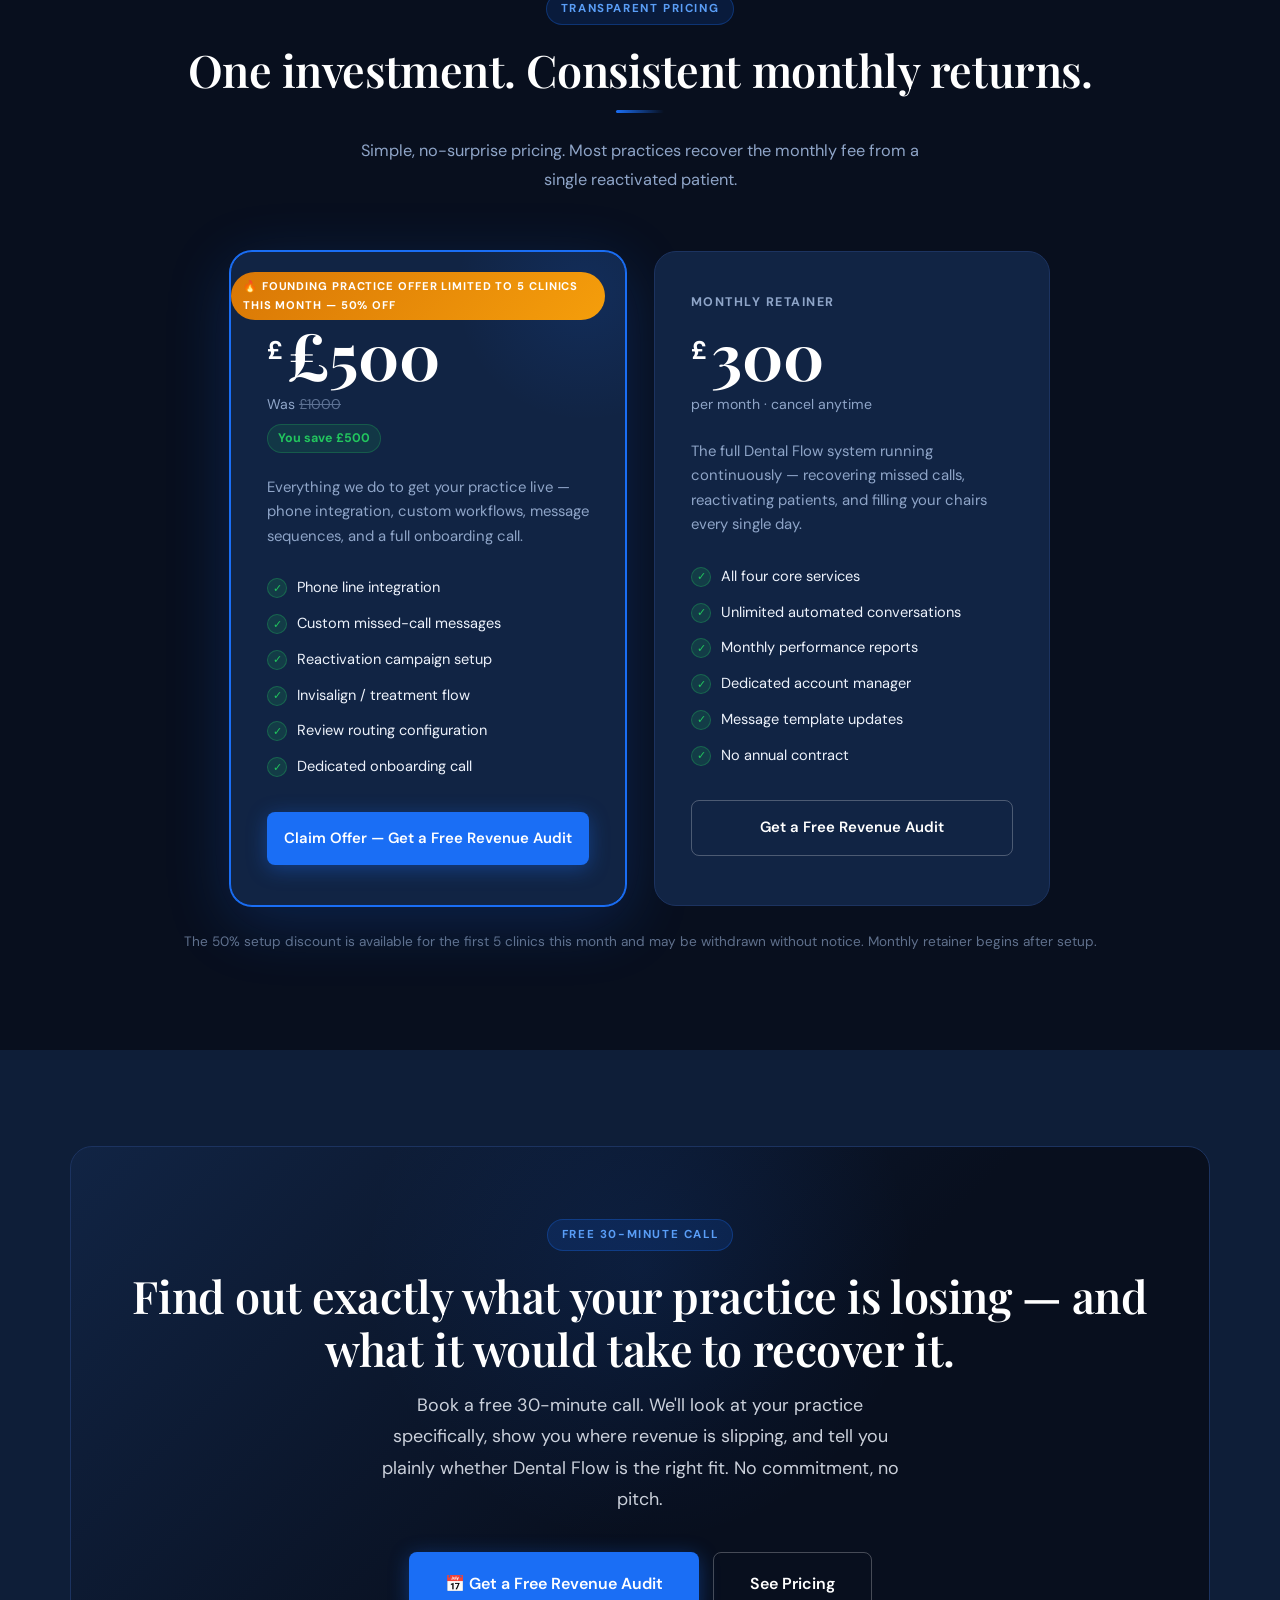
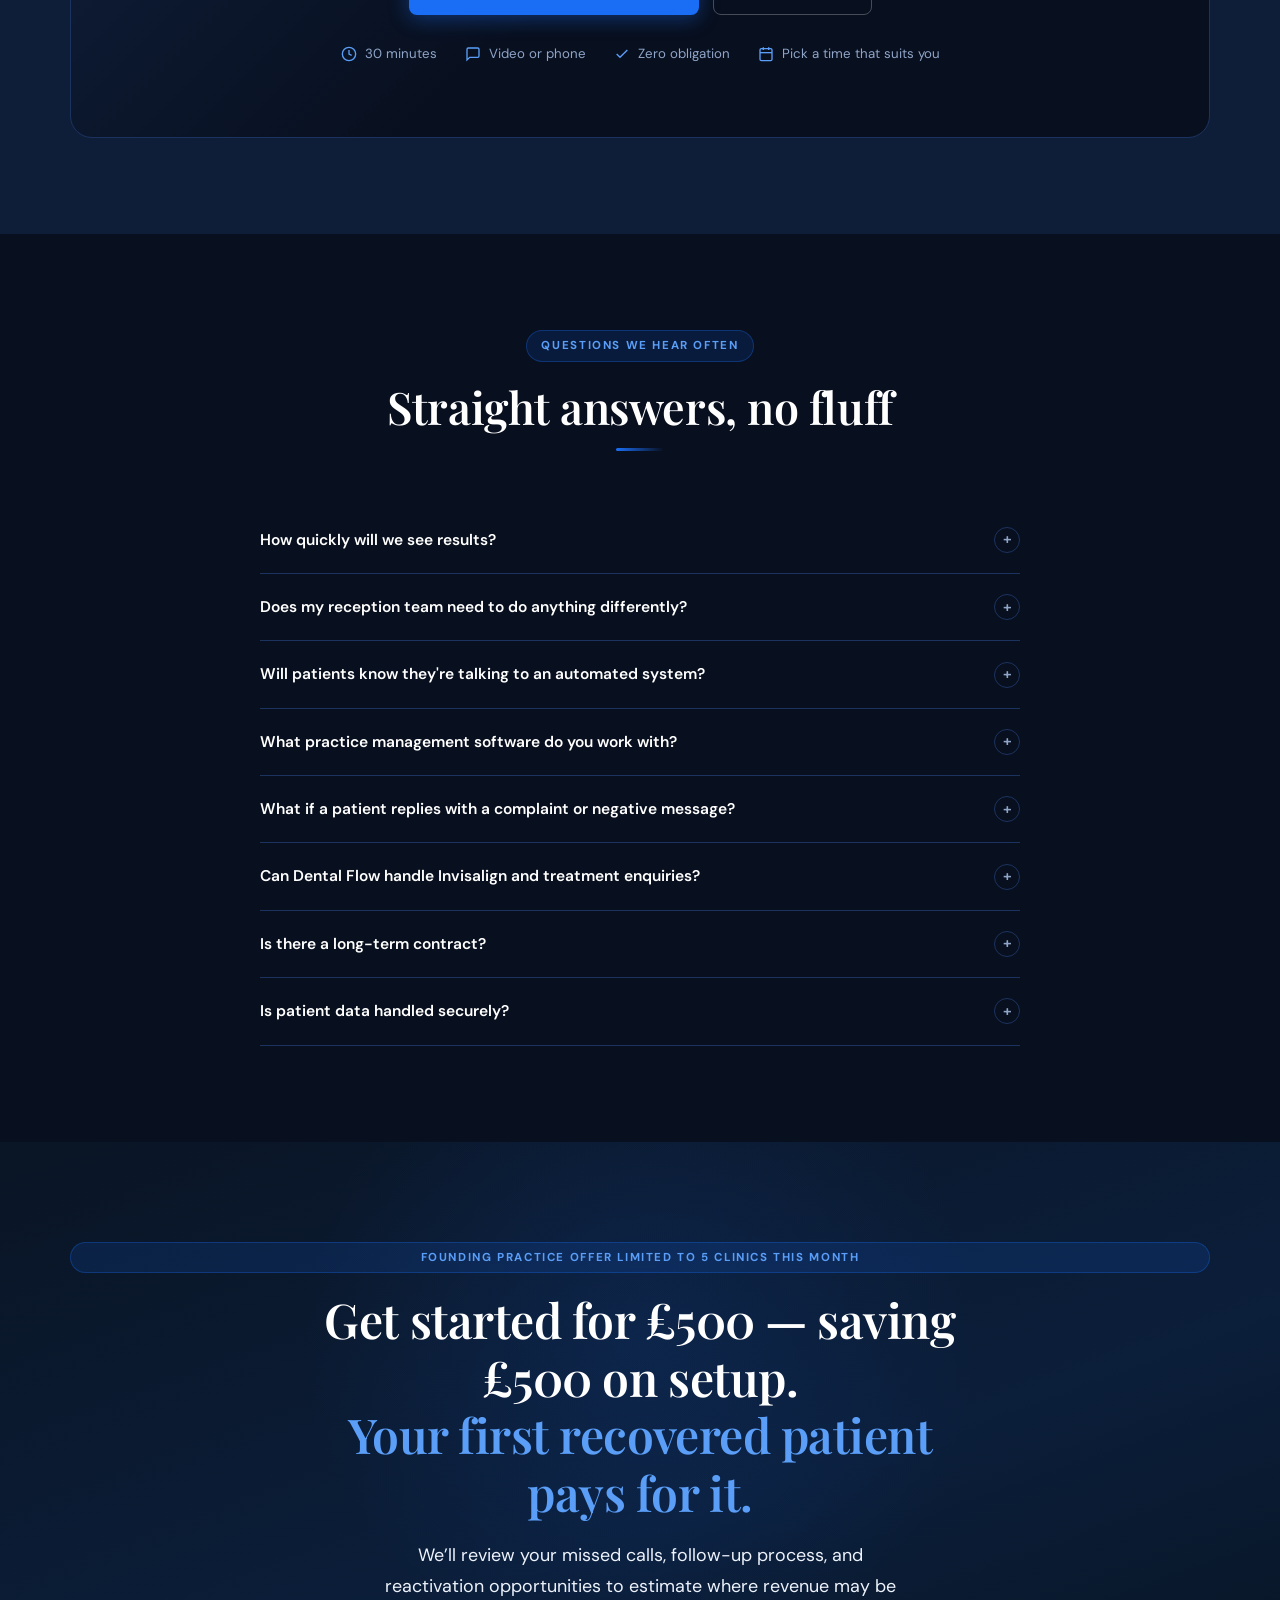
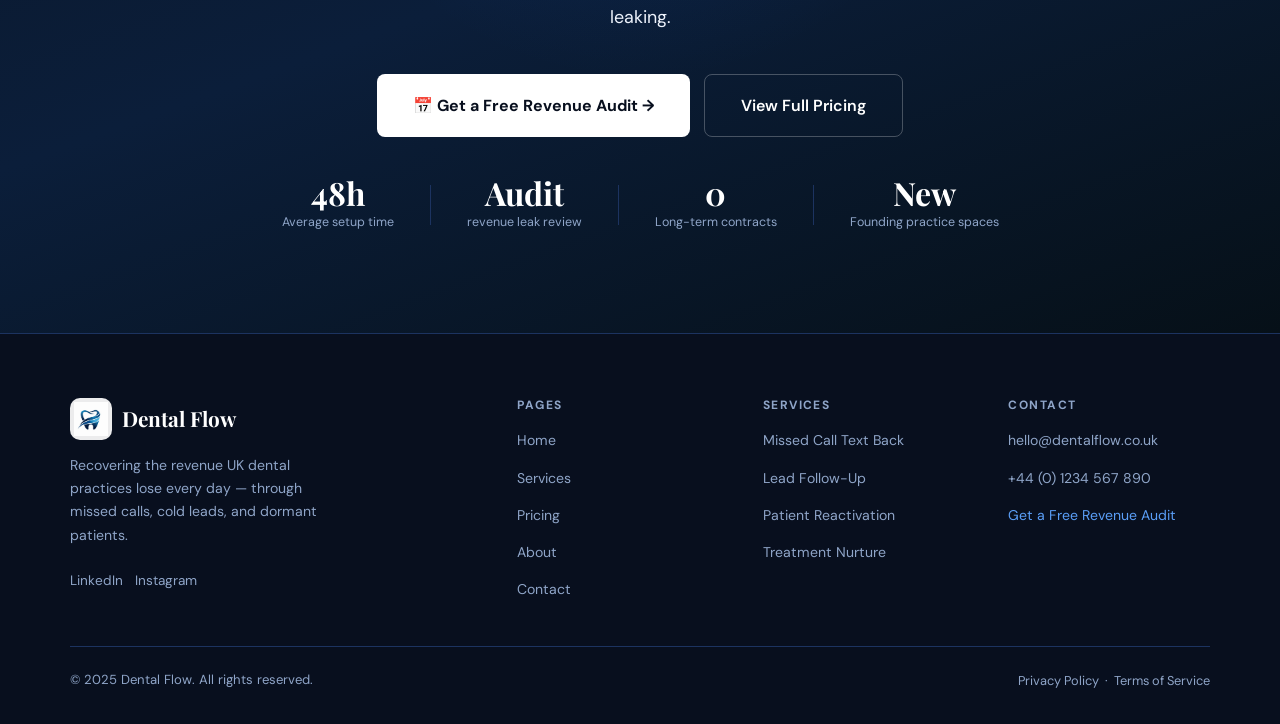
==== commit 0aa295c0: "Update index.html" ====
--- a/index.html
+++ b/index.html
@@ -624,8 +624,7 @@
         </div>
         <div class="stat-badge badge-b" data-animate data-delay="3">
           <div>
-            <div class="num">+£18k</div>
-            <div class="lbl">avg. monthly revenue</div>
+            <div class="lbl">Free revenue leak audit</div>
           </div>
         </div>
 
@@ -1109,7 +1108,7 @@
       <span style="color:var(--blue-soft)">Your first recovered patient pays for it.</span>
     </h2>
     <p class="lead" data-animate data-delay="1">
-      The average Dental Flow client adds over £18,000 in monthly revenue within 90 days. The question isn't whether it works — it's how much longer you can afford to wait.
+      We’ll review your missed calls, follow-up process, and reactivation opportunities to estimate where revenue may be leaking.
     </p>
     <div style="display:flex;gap:14px;justify-content:center;flex-wrap:wrap" data-animate data-delay="2">
       <a href="https://calendly.com/ayaankhanmu/30min" target="_blank" rel="noopener"
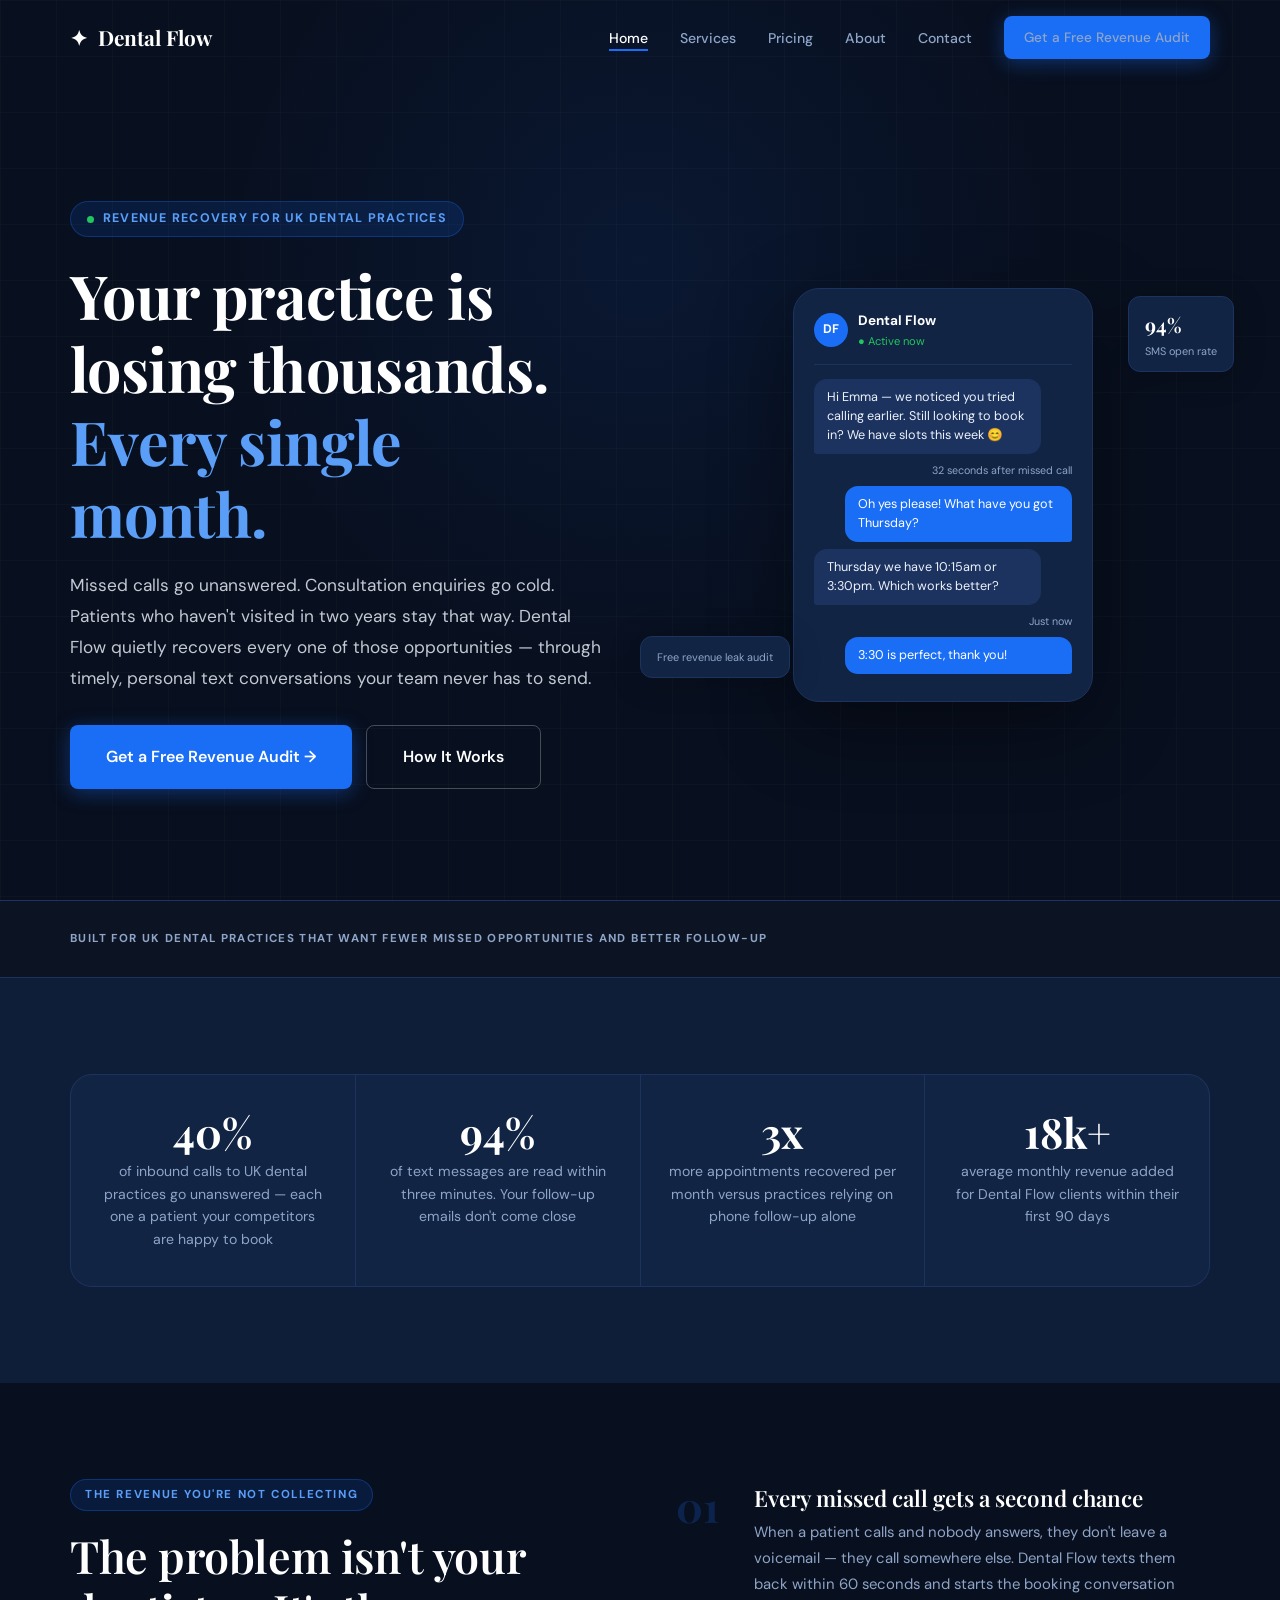
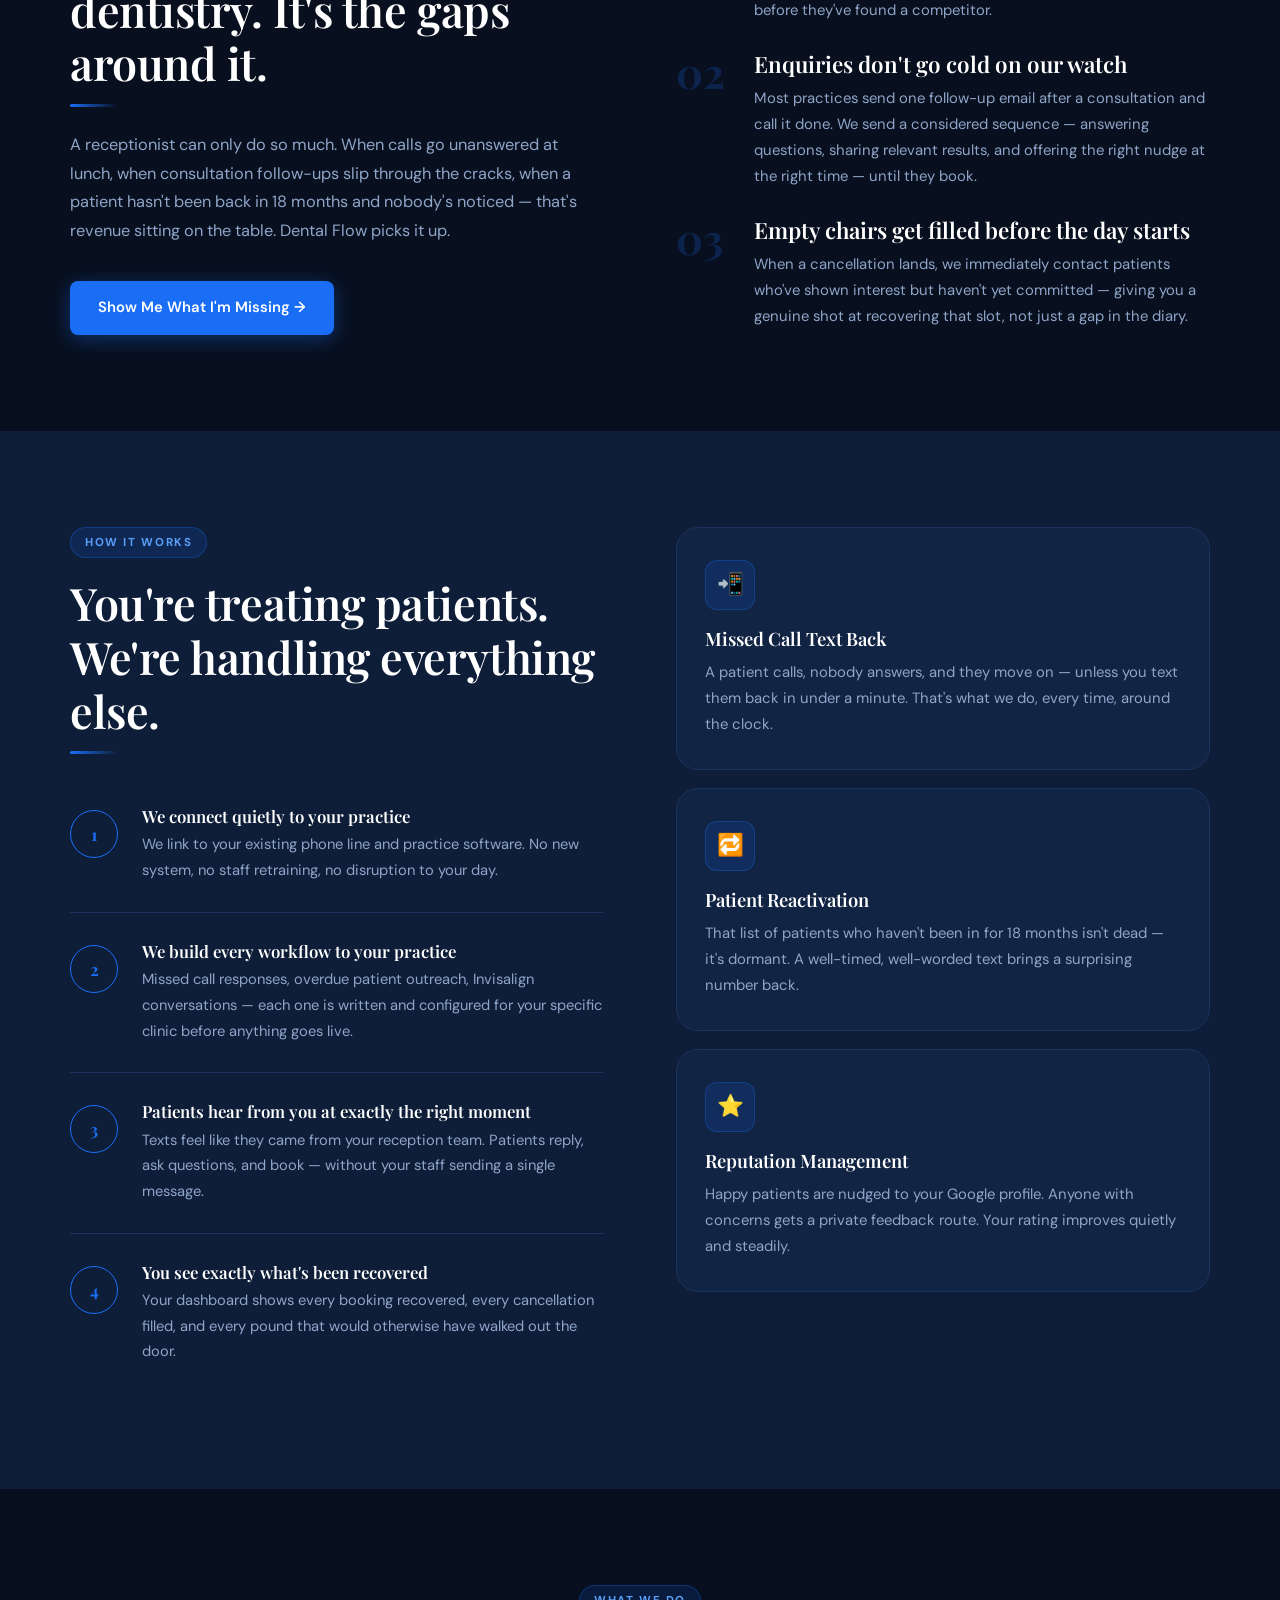
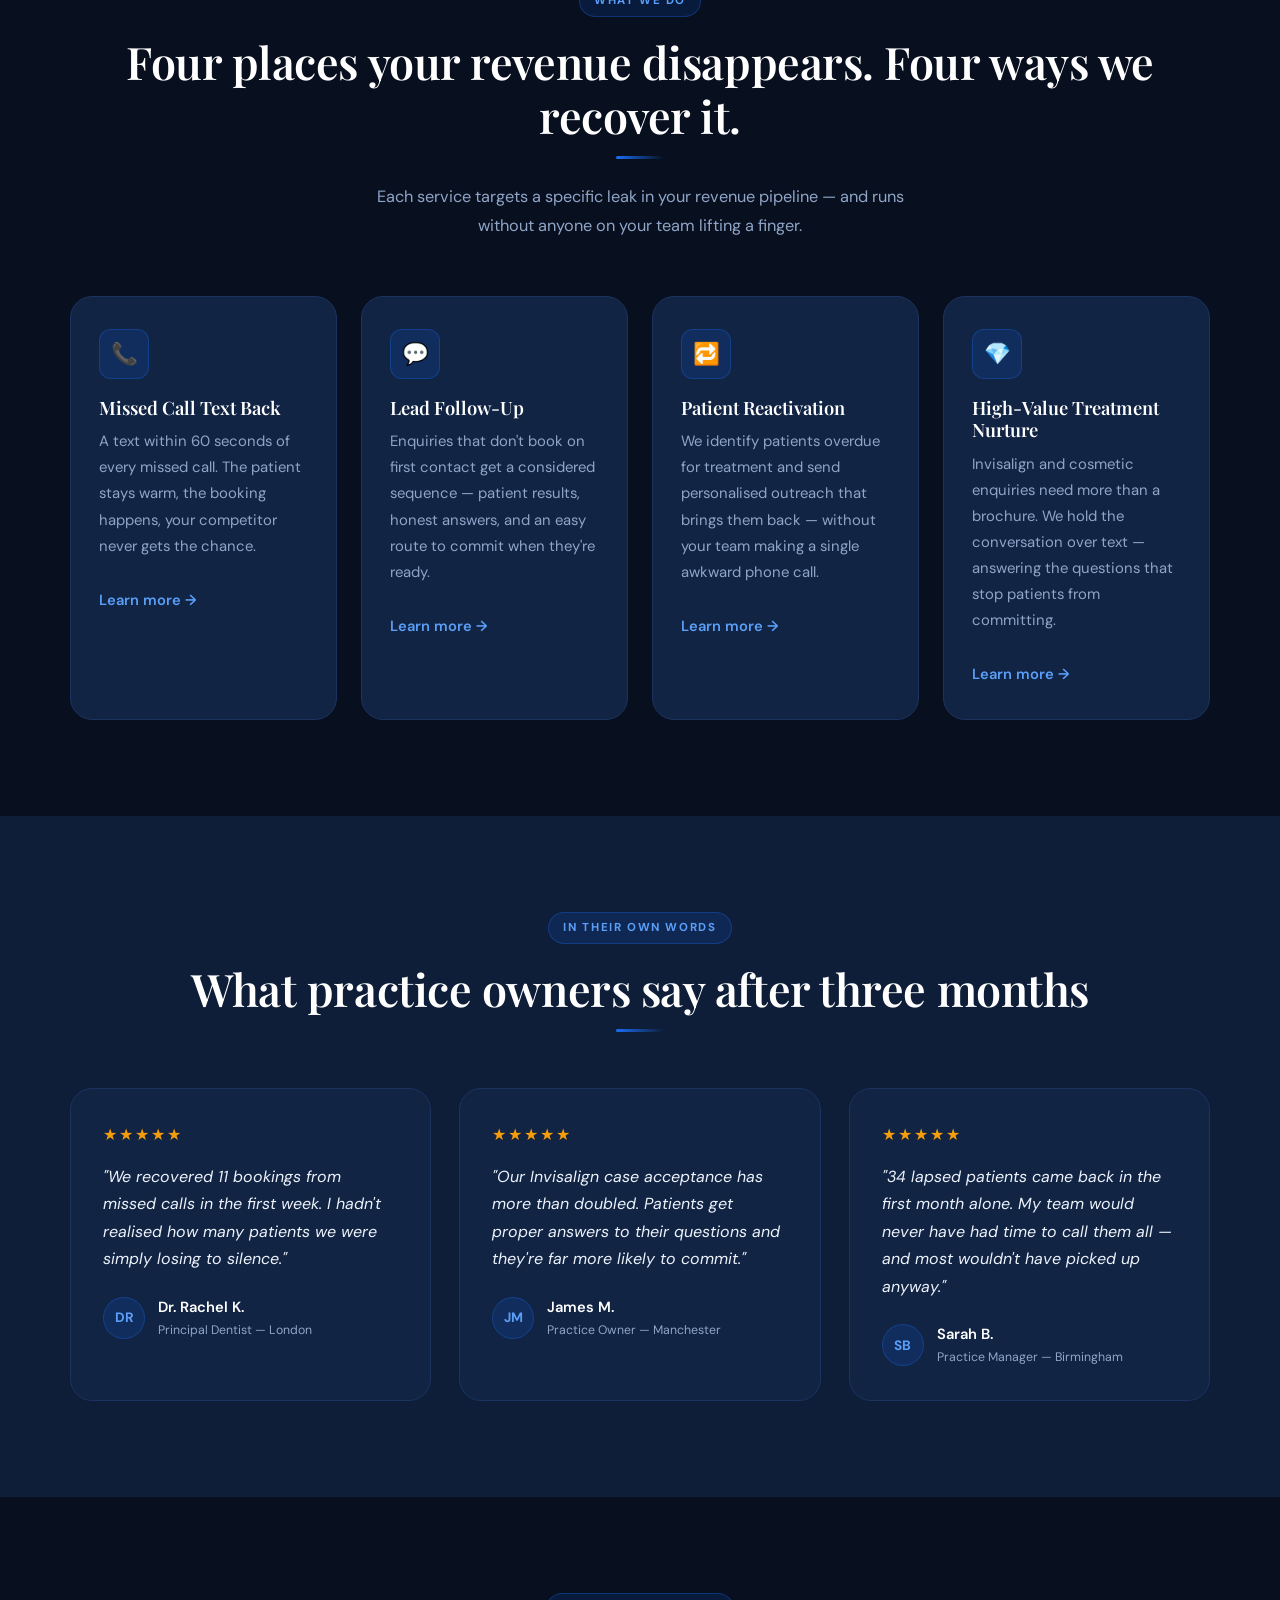
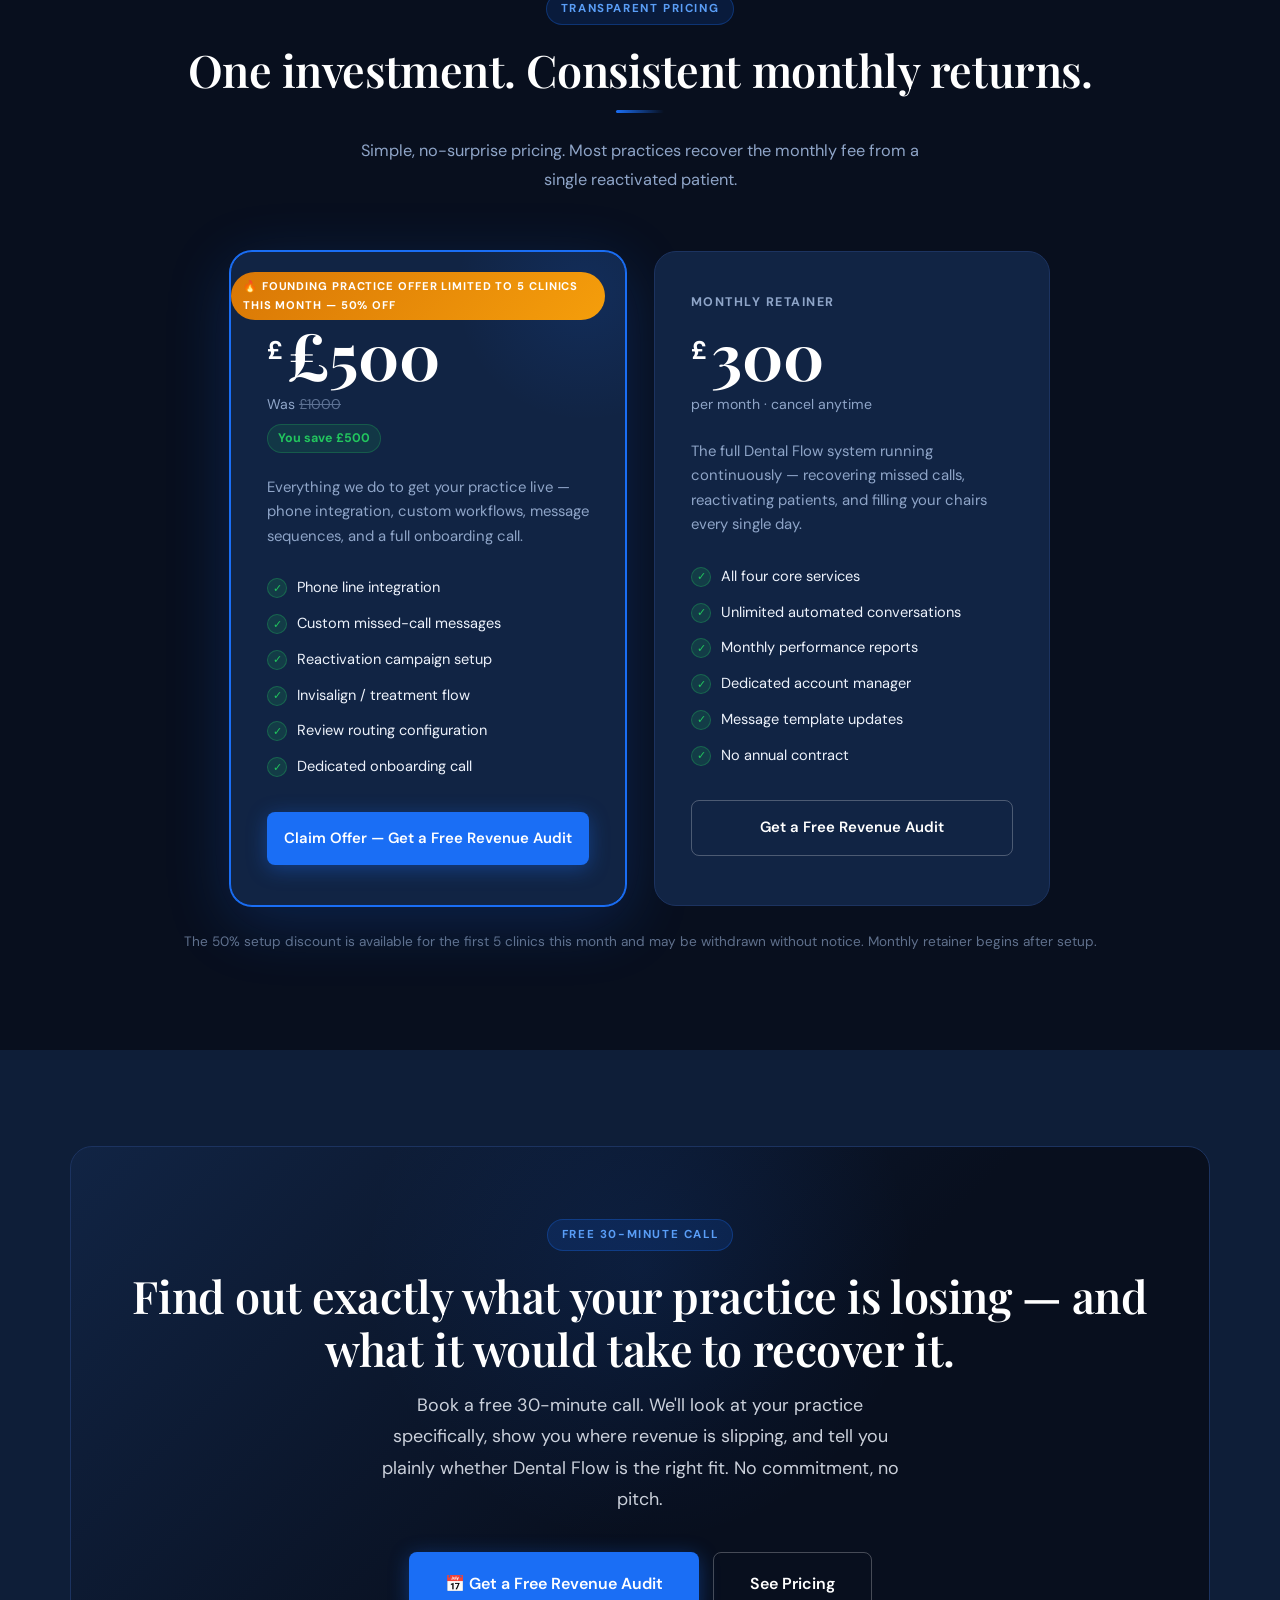
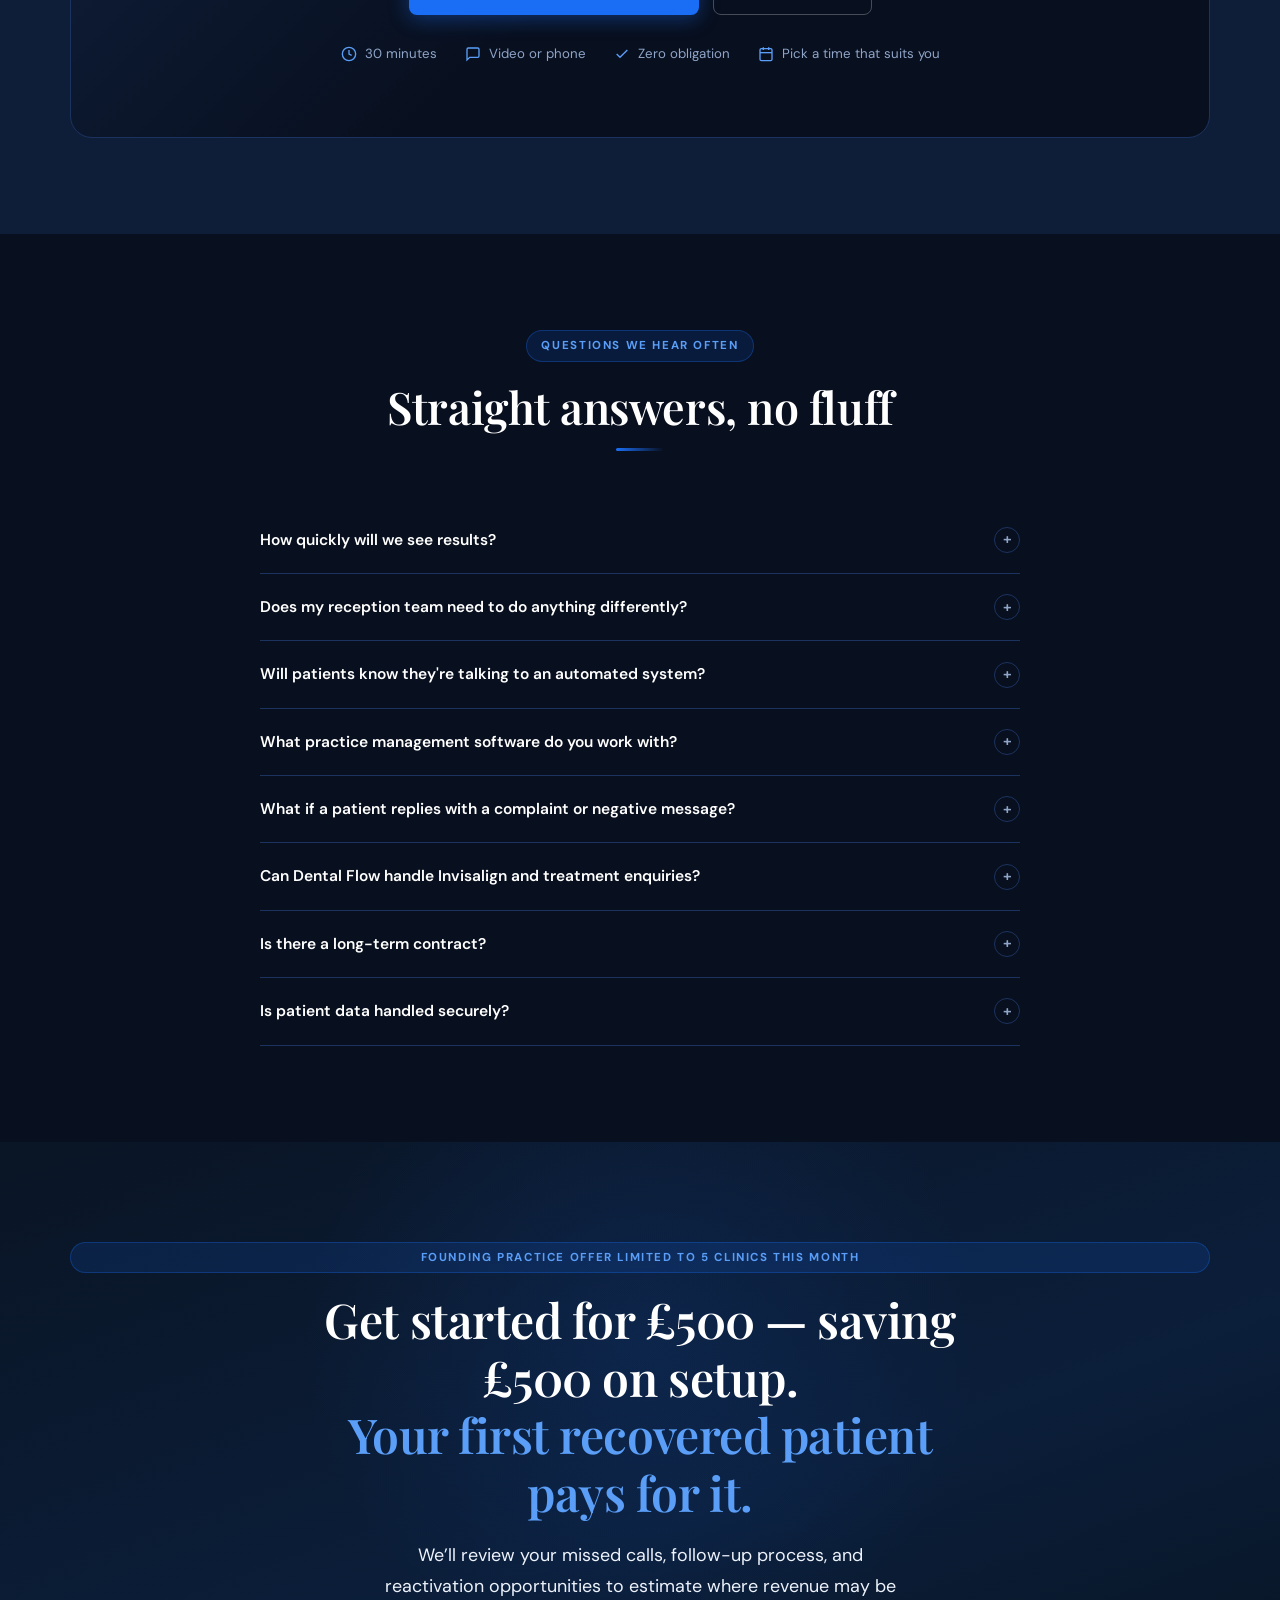
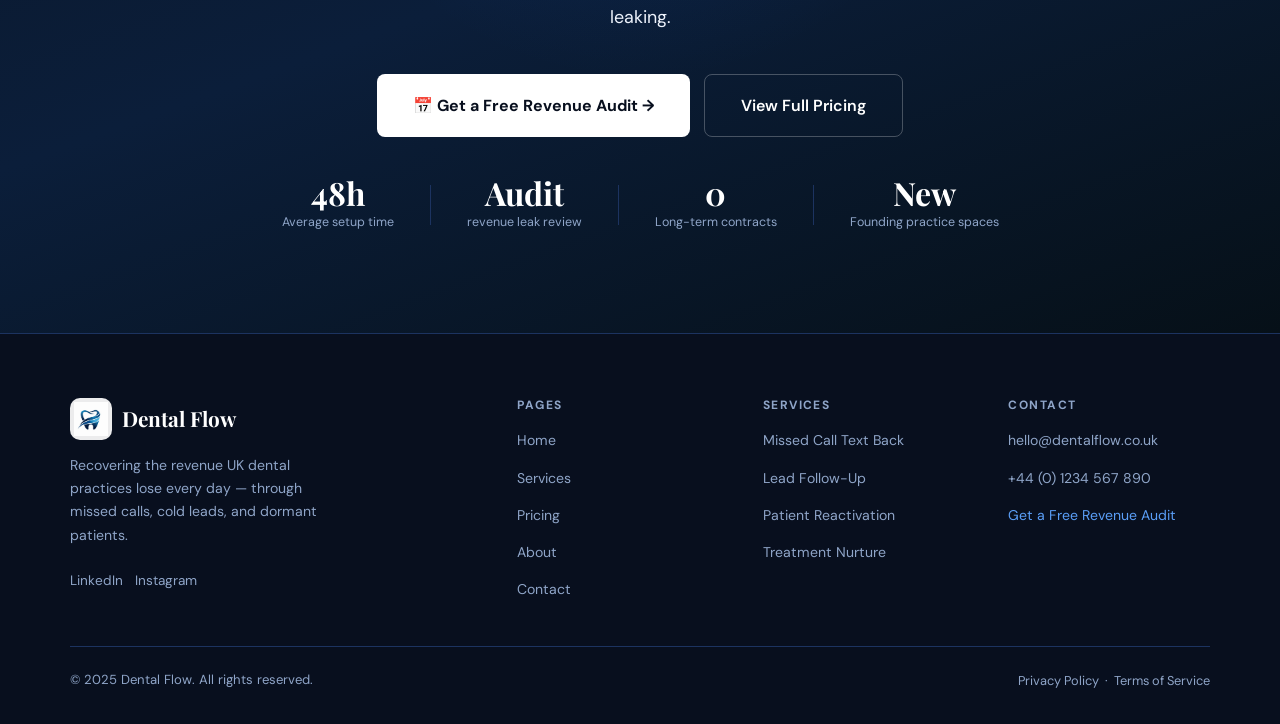
==== commit 70cd9b03: "Update index.html" ====
--- a/index.html
+++ b/index.html
@@ -563,12 +563,10 @@
   <div class="container nav-inner">
 
     <!-- Logo: white pill housing the blue tooth logo for contrast -->
-    <a href="index.html" class="logo">
-      <div class="logo-img-wrap">
-        <img src="[data-uri]" alt="Dental Flow logo" />
-      </div>
-      Dental Flow
-    </a>
+ <a href="index.html" class="logo">
+  <span class="logo-icon">✦</span>
+  <span>Dental Flow</span>
+</a>
 
     <ul class="nav-links" id="nav-links">
       <li><a href="index.html" class="active">Home</a></li>
